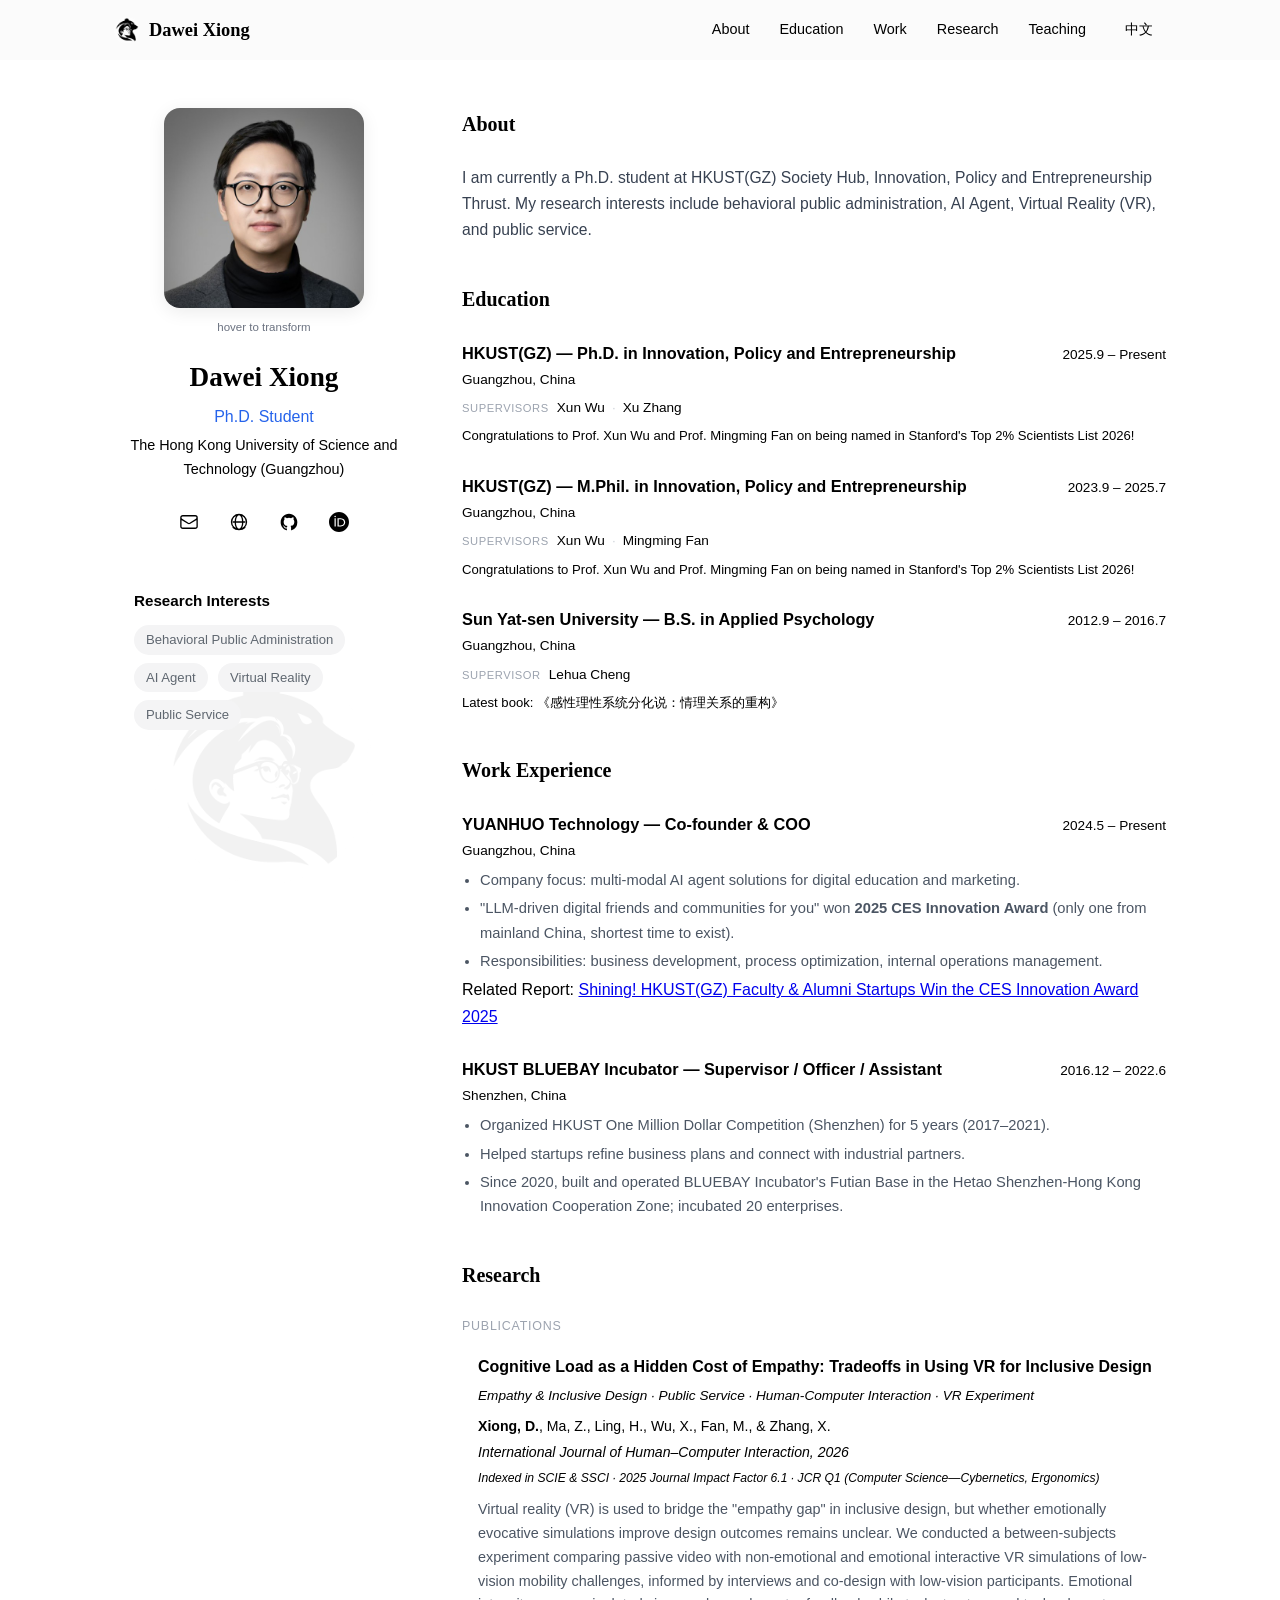
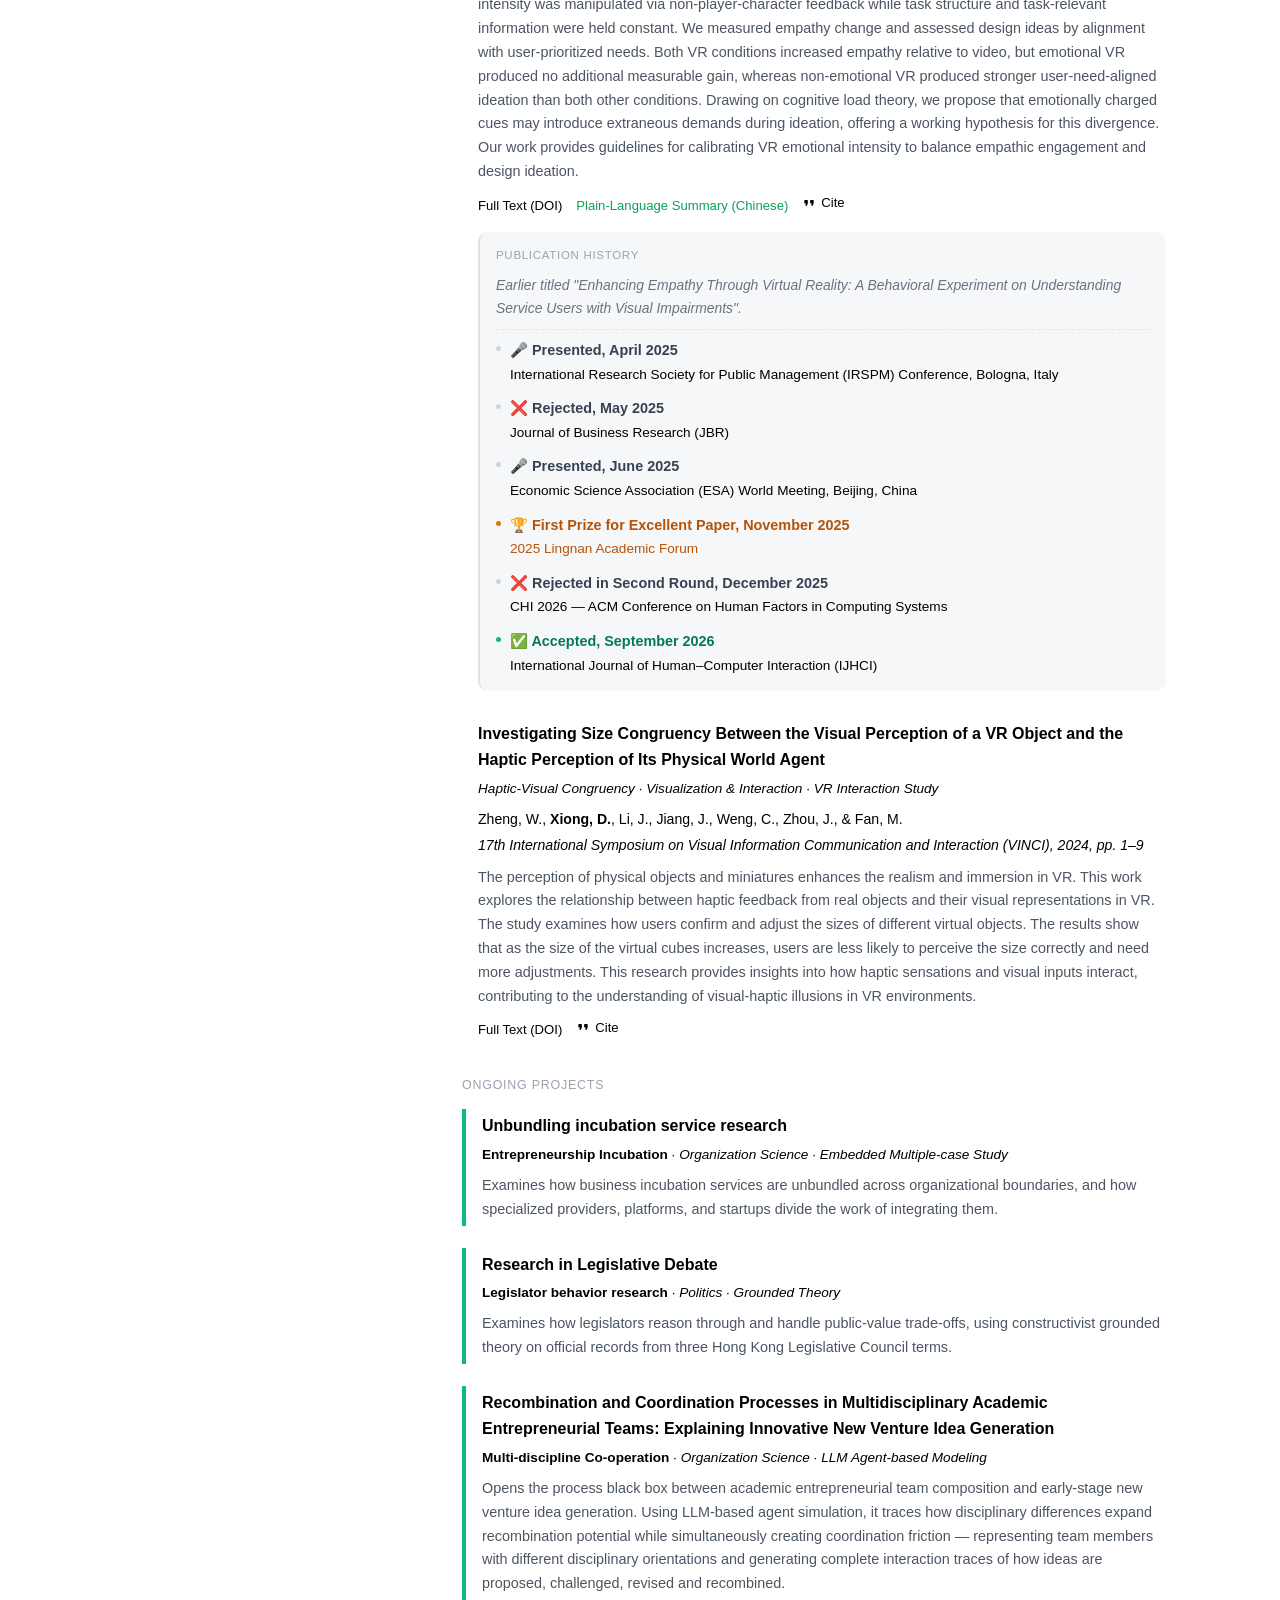
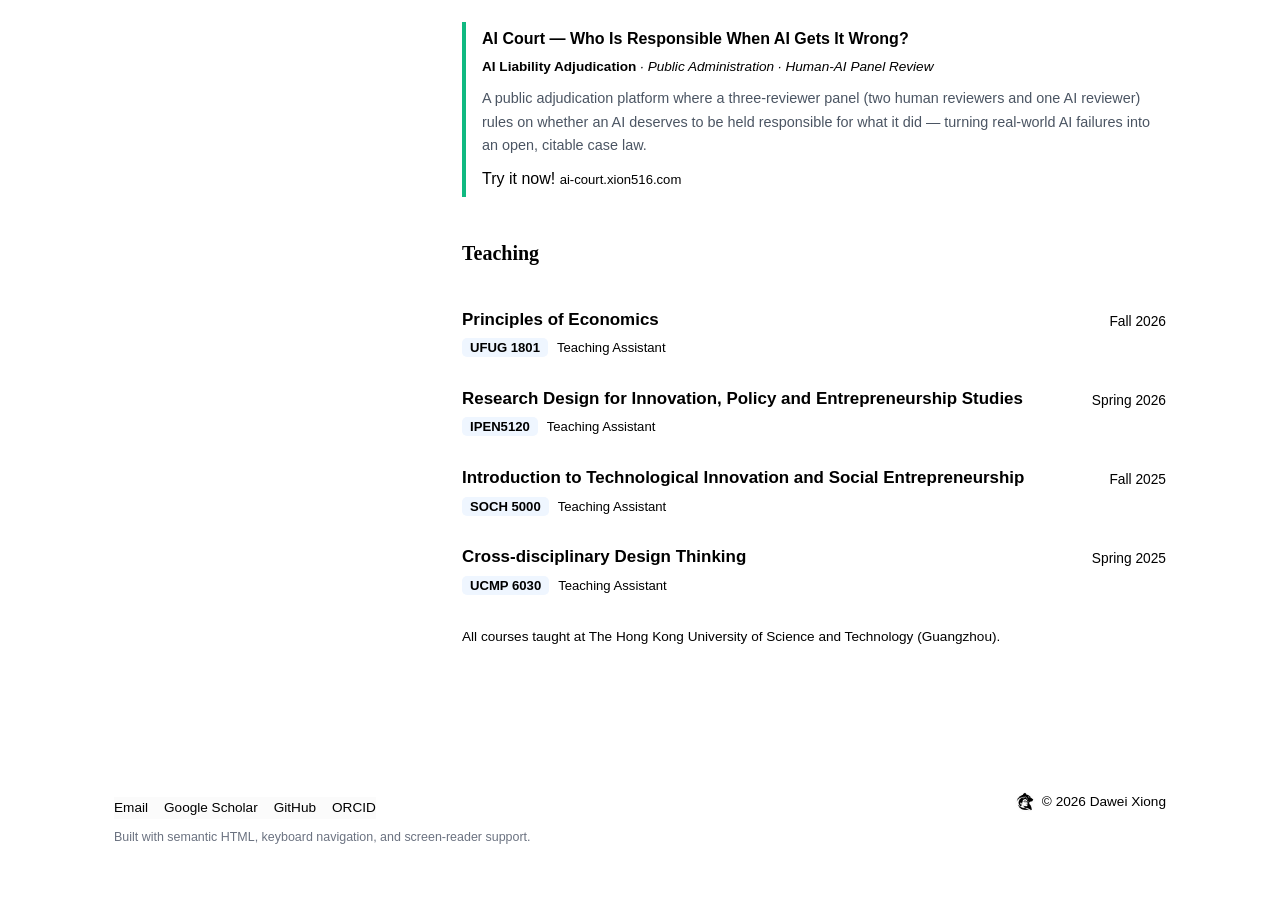
==== index.html @ f40e8dc4 "perf(seo): 外置内联 CSS 至 site.css，body 标签前移至 ~2.8KB（Bing 抓取截断修复）" ====
<!DOCTYPE html>
<html lang="en">
<head>
    <meta charset="UTF-8">
    <meta name="viewport" content="width=device-width, initial-scale=1.0">
    <title>Dawei Xiong | AI Agent, VR & Public Service, HKUST(GZ)</title>
    <meta name="description" content="AI agents, virtual reality and public service — a PhD researcher at HKUST (Guangzhou) studying how emerging tech shapes human behavior in public service.">
    <meta name="author" content="Dawei Xiong">
    <link rel="canonical" href="https://xion516.com/">
    <link rel="alternate" hreflang="en" href="https://xion516.com/">
    <link rel="alternate" hreflang="zh-CN" href="https://xion516.com/zh/">
    <link rel="alternate" hreflang="x-default" href="https://xion516.com/">
    <meta name="msvalidate.01" content="7CDDEB632D37142ED9CB668CA8CE0DED">
    <link rel="icon" href="/favicon.ico?v=20261027" sizes="any">
    <link rel="icon" type="image/png" sizes="512x512" href="/favicon-512.png?v=20261027">
    <link rel="icon" type="image/png" sizes="32x32" href="/favicon-32.png?v=20261027">
    <link rel="apple-touch-icon" href="/apple-touch-icon.png?v=20261027">

    <!-- Open Graph / Twitter 分享卡 -->
    <meta property="og:type" content="profile">
    <meta property="og:url" content="https://xion516.com/">
    <meta property="og:site_name" content="Dawei Xiong">
    <meta property="og:title" content="Dawei Xiong | AI Agent, Virtual Reality &amp; Public Service">
    <meta property="og:description" content="AI agents, virtual reality and public service — a PhD researcher at HKUST (Guangzhou) studying how emerging tech shapes human behavior in public service.">
    <meta property="og:image" content="https://xion516.com/og-image.png">
    <meta property="og:image:secure_url" content="https://xion516.com/og-image.png">
    <meta property="og:image:type" content="image/png">
    <meta property="og:image:width" content="1200">
    <meta property="og:image:height" content="630">
    <meta property="og:image:alt" content="Dawei Xiong — AI Agent, VR &amp; Public Service, HKUST (Guangzhou)">
    <meta property="og:locale" content="en_US">
    <meta property="og:locale:alternate" content="zh_CN">

    <meta name="twitter:card" content="summary_large_image">
    <meta name="twitter:title" content="Dawei Xiong | AI Agent, Virtual Reality &amp; Public Service">
    <meta name="twitter:description" content="AI agents, virtual reality and public service — a PhD researcher at HKUST (Guangzhou) studying how emerging tech shapes human behavior in public service.">
    <meta name="twitter:image" content="https://xion516.com/og-image.png">
    <meta name="twitter:image:alt" content="Dawei Xiong — AI Agent, VR &amp; Public Service, HKUST (Guangzhou)">

    
    <link rel="stylesheet" href="/site.css?v=20261028">
</head>
<body>
    <a class="skip-link" href="#main" data-zh="跳到主内容">Skip to main content</a>

    <nav aria-label="Main navigation">
        <div class="nav-inner">
            <span class="nav-brand">
                <img class="nav-logo" src="/mark-sm.png?v=20261027" alt="" aria-hidden="true" width="26" height="26">
                <span class="serif" data-zh="熊大卫">Dawei Xiong</span>
            </span>
            <div class="nav-right">
                <div class="nav-links">
                    <a href="#about" data-zh="关于我">About</a>
                    <a href="#education" data-zh="教育背景">Education</a>
                    <a href="#work" data-zh="工作">Work</a>
                    <a href="#research" data-zh="研究">Research</a>
                    <a href="#teaching" data-zh="教学">Teaching</a>
                </div>
                <a class="lang-toggle" href="/zh/" hreflang="zh-CN" aria-label="Switch to Chinese">中文</a>
            </div>
        </div>
    </nav>

    <div class="container">
        <!-- 左栏 -->
        <aside class="sidebar" aria-label="Profile">
            <div class="sidebar-sticky">
                <div class="avatar-wrapper">
                    <img src="avatar.jpg?v=20261027" alt="Dawei Xiong" width="512" height="512">
                    <img class="hover" src="hover.jpg?v=20261027" alt="" aria-hidden="true" width="512" height="512">
                </div>
                <p class="avatar-hint" data-zh="悬停查看另一面">hover to transform</p>
                <h1 class="serif" data-zh="熊大卫">Dawei Xiong</h1>
                <p class="role" data-zh="博士研究生">Ph.D. Student</p>
                <p class="affil" data-zh="香港科技大学（广州）">The Hong Kong University of Science and Technology (Guangzhou)</p>

                <div class="social-row">
                    <a href="mailto:dxiong107@connect.hkust-gz.edu.cn" aria-label="Email">
                        <svg viewBox="0 0 24 24" fill="none" stroke="currentColor" stroke-width="1.6"><path stroke-linecap="round" stroke-linejoin="round" d="M21.75 6.75v10.5a2.25 2.25 0 0 1-2.25 2.25h-15a2.25 2.25 0 0 1-2.25-2.25V6.75m19.5 0A2.25 2.25 0 0 0 19.5 4.5h-15a2.25 2.25 0 0 0-2.25 2.25m19.5 0v.243a2.25 2.25 0 0 1-1.07 1.916l-7.5 4.615a2.25 2.25 0 0 1-2.36 0L3.32 8.91a2.25 2.25 0 0 1-1.07-1.916V6.75"/></svg>
                    </a>
                    <a href="https://scholar.google.com/citations?hl=zh-CN&user=pcachyQAAAAJ" target="_blank" rel="noopener" aria-label="Google Scholar">
                        <svg viewBox="0 0 24 24" fill="none" stroke="currentColor" stroke-width="1.6"><path stroke-linecap="round" stroke-linejoin="round" d="M12 21a9 9 0 1 1 9-9 9 9 0 0 1-9 9Zm0 0c-2.5 0-4.5-4-4.5-9S9.5 3 12 3s4.5 4 4.5 9-2 9-4.5 9Zm0 0c-3 0-5.5-1-7-2.5M12 21c3 0 5.5-1 7-2.5M5 12h14"/></svg>
                    </a>
                    <a href="https://github.com/xion516" target="_blank" rel="noopener" aria-label="GitHub">
                        <svg viewBox="0 0 24 24" fill="currentColor"><path d="M12 2C6.48 2 2 6.58 2 12.25c0 4.53 2.87 8.37 6.84 9.73.5.09.68-.22.68-.49v-1.7c-2.78.62-3.37-1.37-3.37-1.37-.45-1.18-1.11-1.5-1.11-1.5-.91-.64.07-.62.07-.62 1 .07 1.53 1.06 1.53 1.06.89 1.57 2.34 1.12 2.91.85.09-.66.35-1.12.63-1.38-2.22-.26-4.56-1.14-4.56-5.07 0-1.12.39-2.03 1.03-2.75-.1-.26-.45-1.3.1-2.7 0 0 .84-.28 2.75 1.05a9.35 9.35 0 0 1 5 0c1.91-1.33 2.75-1.05 2.75-1.05.55 1.4.2 2.44.1 2.7.64.72 1.03 1.63 1.03 2.75 0 3.94-2.34 4.81-4.57 5.06.36.32.68.94.68 1.9v2.82c0 .27.18.59.69.49A10.26 10.26 0 0 0 22 12.25C22 6.58 17.52 2 12 2Z"/></svg>
                    </a>
                    <a href="https://orcid.org/0009-0006-2995-7385" target="_blank" rel="noopener" aria-label="ORCID">
                        <svg viewBox="0 0 24 24" fill="currentColor"><path d="M12 0C5.372 0 0 5.372 0 12s5.372 12 12 12 12-5.372 12-12S18.628 0 12 0zM7.369 4.378c.525 0 .947.431.947.947s-.422.947-.947.947a.95.95 0 0 1-.947-.947c0-.525.422-.947.947-.947zm-.722 3.038h1.444v10.041H6.647V7.416zm3.562 0h3.9c3.712 0 5.344 2.653 5.344 5.025 0 2.578-2.016 5.025-5.325 5.025h-3.919V7.416zm1.444 1.303v7.444h2.297c3.272 0 4.022-2.484 4.022-3.722 0-2.016-1.284-3.722-4.097-3.722h-2.222z"/></svg>
                    </a>
                </div>

                <div class="interest-box">
                    <h2 data-zh="研究兴趣">Research Interests</h2>
                    <span class="tag" data-zh="行为公共管理">Behavioral Public Administration</span>
                    <span class="tag" data-zh="AI 智能体">AI Agent</span>
                    <span class="tag" data-zh="虚拟现实">Virtual Reality</span>
                    <span class="tag" data-zh="公共服务">Public Service</span>
                </div>

                <img class="sidebar-watermark" src="/mark.png?v=20261027" alt="" aria-hidden="true" width="220" height="220">
            </div>
        </aside>

        <!-- 右栏 -->
        <main class="main" id="main" tabindex="-1">
            <section id="about" class="block">
                <h2 class="serif" data-zh="关于我">About</h2>
                <p class="bio" data-zh="我目前是香港科技大学（广州）社会枢纽创新创业与公共政策学域的博士研究生，研究兴趣包括行为公共管理、AI 智能体、虚拟现实（VR）与公共服务。">
                    I am currently a Ph.D. student at HKUST(GZ) Society Hub, Innovation, Policy and Entrepreneurship Thrust.
                    My research interests include behavioral public administration, AI Agent, Virtual Reality (VR), and public service.
                </p>
            </section>

            <section id="education" class="block">
                <h2 class="serif" data-zh="教育背景">Education</h2>
                <div class="timeline-item">
                    <div class="timeline-head"><h3 data-zh="香港科技大学（广州）— 创新创业与公共政策学域 博士">HKUST(GZ) — Ph.D. in Innovation, Policy and Entrepreneurship</h3><span class="date">2025.9 – Present</span></div>
                    <p class="place" data-zh="中国广州">Guangzhou, China</p>
                    <p class="supervisors"><span class="sup-label" data-zh="导师">Supervisors</span><a href="https://facultyprofiles.hkust-gz.edu.cn/faculty-personal-page/WU-Xun/wuxun" target="_blank" rel="noopener" data-zh="吴逊">Xun Wu</a><span class="sep">·</span><a href="https://www.zhang-xu.com/" target="_blank" rel="noopener" data-zh="张旭">Xu Zhang</a></p>
                    <p class="congrats" data-zh="<a href='https://www.hkust-gz.edu.cn/zh/2026/10/13/%e6%b8%af%e7%a7%91%e5%a4%a7%e5%b9%bf%e5%b7%9e120%e4%ba%ba%e6%ac%a1%e5%85%a5%e9%80%89%e5%85%a8%e7%90%83%e5%89%8d2%e9%a1%b6%e5%b0%96%e7%a7%91%e5%ad%a6%e5%ae%b6%e6%a6%9c%e5%8d%95/?variant=zh-cn' target='_blank' rel='noopener'>恭喜吴逊老师和范明明老师入选2026全球前2%顶尖科学家榜单！</a>"><a href="https://www.hkust-gz.edu.cn/2026/10/13/hkustgz-sets-record-with-120-entries-on-stanford-top-2-scientists-list-2026/" target="_blank" rel="noopener">Congratulations to Prof. Xun Wu and Prof. Mingming Fan on being named in Stanford's Top 2% Scientists List 2026!</a></p>
                </div>
                <div class="timeline-item">
                    <div class="timeline-head"><h3 data-zh="香港科技大学（广州）— 创新创业与公共政策学域 硕士">HKUST(GZ) — M.Phil. in Innovation, Policy and Entrepreneurship</h3><span class="date">2023.9 – 2025.7</span></div>
                    <p class="place" data-zh="中国广州">Guangzhou, China</p>
                    <p class="supervisors"><span class="sup-label" data-zh="导师">Supervisors</span><a href="https://facultyprofiles.hkust-gz.edu.cn/faculty-personal-page/WU-Xun/wuxun" target="_blank" rel="noopener" data-zh="吴逊">Xun Wu</a><span class="sep">·</span><a href="https://www.mingmingfan.com/" target="_blank" rel="noopener" data-zh="范明明">Mingming Fan</a></p>
                    <p class="congrats" data-zh="<a href='https://www.hkust-gz.edu.cn/zh/2026/10/13/%e6%b8%af%e7%a7%91%e5%a4%a7%e5%b9%bf%e5%b7%9e120%e4%ba%ba%e6%ac%a1%e5%85%a5%e9%80%89%e5%85%a8%e7%90%83%e5%89%8d2%e9%a1%b6%e5%b0%96%e7%a7%91%e5%ad%a6%e5%ae%b6%e6%a6%9c%e5%8d%95/?variant=zh-cn' target='_blank' rel='noopener'>恭喜吴逊老师和范明明老师入选2026全球前2%顶尖科学家榜单！</a>"><a href="https://www.hkust-gz.edu.cn/2026/10/13/hkustgz-sets-record-with-120-entries-on-stanford-top-2-scientists-list-2026/" target="_blank" rel="noopener">Congratulations to Prof. Xun Wu and Prof. Mingming Fan on being named in Stanford's Top 2% Scientists List 2026!</a></p>
                </div>
                <div class="timeline-item">
                    <div class="timeline-head"><h3 data-zh="中山大学 — 应用心理学 学士">Sun Yat-sen University — B.S. in Applied Psychology</h3><span class="date">2012.9 – 2016.7</span></div>
                    <p class="place" data-zh="中国广州">Guangzhou, China</p>
                    <p class="supervisors"><span class="sup-label" data-zh="导师">Supervisor</span><a href="https://baike.baidu.com/item/%E7%A8%8B%E4%B9%90%E5%8D%8E/10034179" target="_blank" rel="noopener" data-zh="程乐华">Lehua Cheng</a></p>
                    <p class="congrats" data-zh="最新著作：<a href='https://book.douban.com/subject/35476823/' target='_blank' rel='noopener'>《感性理性系统分化说：情理关系的重构》</a>">Latest book: <a href="https://book.douban.com/subject/35476823/" target="_blank" rel="noopener">《感性理性系统分化说：情理关系的重构》</a></p>
                </div>
            </section>

            <section id="work" class="block">
                <h2 class="serif" data-zh="工作经历">Work Experience</h2>
                <div class="timeline-item">
                    <div class="timeline-head"><h3 data-zh="元惑科技 — 联合创始人兼首席运营官（COO）">YUANHUO Technology — Co-founder & COO</h3><span class="date">2024.5 – Present</span></div>
                    <p class="place" data-zh="中国广州">Guangzhou, China</p>
                    <ul>
                        <li data-zh="公司方向：面向数字教育与营销的多模态 AI 智能体解决方案。">Company focus: multi-modal AI agent solutions for digital education and marketing.</li>
                        <li data-zh="「用大模型驱动的、属于你的数字朋友与社区」获 <strong>2025 CES 创新奖</strong>（本届唯一来自中国大陆、且成立时间最短的获奖项目）。">"LLM-driven digital friends and communities for you" won <strong>2025 CES Innovation Award</strong> (only one from mainland China, shortest time to exist).</li>
                        <li data-zh="职责：业务拓展、流程优化与内部运营管理。">Responsibilities: business development, process optimization, internal operations management.</li>
                    </ul>
                    <p class="links"><span data-zh="相关报道：">Related Report: </span><a href="https://giving.hkust-gz.edu.cn/2025/01/17/%e9%97%aa%e8%80%80%ef%bc%81%e6%b8%af%e7%a7%91%e5%a4%a7%ef%bc%88%e5%b9%bf%e5%b7%9e%ef%bc%89%e5%b8%88%e7%94%9f%e5%88%9b%e4%b8%9a%e5%85%ac%e5%8f%b8%e8%8d%a3%e8%8e%b7ces%e5%88%9b%e6%96%b0%e5%a5%96-2025/?variant=zh-cn" target="_blank" rel="noopener" data-zh="闪耀！港科大（广州）师生创业公司荣获 CES 创新奖 2025">Shining! HKUST(GZ) Faculty &amp; Alumni Startups Win the CES Innovation Award 2025</a></p>
                </div>
                <div class="timeline-item">
                    <div class="timeline-head"><h3 data-zh="港科大蓝海湾孵化港 — 主管 / 专员 / 助理">HKUST BLUEBAY Incubator — Supervisor / Officer / Assistant</h3><span class="date">2016.12 – 2022.6</span></div>
                    <p class="place" data-zh="中国深圳">Shenzhen, China</p>
                    <ul>
                        <li data-zh="连续 5 年（2017–2021）策划并执行港科大百万奖金创业大赛（深圳赛区）。">Organized HKUST One Million Dollar Competition (Shenzhen) for 5 years (2017–2021).</li>
                        <li data-zh="协助创业团队打磨商业计划书，并对接产业界合作伙伴。">Helped startups refine business plans and connect with industrial partners.</li>
                        <li data-zh="自 2020 年起，建设并运营蓝海湾孵化港在河套深港创新合作区设立的福田基地，累计孵化 20 家企业。">Since 2020, built and operated BLUEBAY Incubator's Futian Base in the Hetao Shenzhen-Hong Kong Innovation Cooperation Zone; incubated 20 enterprises.</li>
                    </ul>
                </div>
            </section>

            <section id="research" class="block">
                <h2 class="serif" data-zh="研究">Research</h2>

                <div class="subsection-label" data-zh="论文发表">Publications</div>

                <div class="pub-card">
                    <h3>Cognitive Load as a Hidden Cost of Empathy: Tradeoffs in Using VR for Inclusive Design</h3>
                    <p class="meta" data-zh="<strong>同理心和包容性设计</strong> · 公共服务 · 人机交互 · VR 实验">Empathy &amp; Inclusive Design · Public Service · Human-Computer Interaction · VR Experiment</p>
                    <p class="authors"><strong>Xiong, D.</strong>, Ma, Z., Ling, H., Wu, X., Fan, M., &amp; Zhang, X.</p>
                    <p class="venue" data-zh="《国际人机交互杂志》（International Journal of Human–Computer Interaction），2026">International Journal of Human–Computer Interaction, 2026</p>
                    <p class="venue-note" data-zh="被 SCIE 和 SSCI 收录 · 2025 年期刊影响因子 6.1 · JCR Q1（计算机科学—控制论、人体工程学）">Indexed in SCIE &amp; SSCI · 2025 Journal Impact Factor 6.1 · JCR Q1 (Computer Science—Cybernetics, Ergonomics)</p>
                    <p class="abs" data-zh="虚拟现实（VR）被用于弥合包容性设计中的「同理心鸿沟」，但情绪唤起式模拟能否真正改善设计产出仍不明确。我们采用组间实验设计，将被动视频与「非情绪化」「情绪化」两种交互式 VR 模拟（模拟低视力群体的出行障碍场景，并经与低视力参与者的访谈与共同设计校准）进行对比。情绪强度通过非玩家角色（NPC）反馈操纵，同时保持任务结构与任务相关信息不变。我们测量了同理心变化，并按「与用户优先需求的一致性」评估设计想法。两个 VR 组的同理心水平均高于视频组，但情绪化 VR 并未带来额外的可测量提升；相反，非情绪化 VR 产生的设计想法与用户真实需求的契合度高于其余两组。基于认知负荷理论，我们提出情绪化线索可能在构思阶段引入额外认知负担，为这一差异提供了一个可检验的工作假设。本研究为校准 VR 情绪强度以平衡共情投入与设计构思提供了指南。">Virtual reality (VR) is used to bridge the "empathy gap" in inclusive design, but whether emotionally evocative simulations improve design outcomes remains unclear. We conducted a between-subjects experiment comparing passive video with non-emotional and emotional interactive VR simulations of low-vision mobility challenges, informed by interviews and co-design with low-vision participants. Emotional intensity was manipulated via non-player-character feedback while task structure and task-relevant information were held constant. We measured empathy change and assessed design ideas by alignment with user-prioritized needs. Both VR conditions increased empathy relative to video, but emotional VR produced no additional measurable gain, whereas non-emotional VR produced stronger user-need-aligned ideation than both other conditions. Drawing on cognitive load theory, we propose that emotionally charged cues may introduce extraneous demands during ideation, offering a working hypothesis for this divergence. Our work provides guidelines for calibrating VR emotional intensity to balance empathic engagement and design ideation.</p>
                    <p class="links"><a href="https://doi.org/10.1080/10447318.2026.2730903" target="_blank" rel="noopener" data-zh="原文全文（DOI）">Full Text (DOI)</a><a class="wx" href="https://mp.weixin.qq.com/s/4Z9jU7JK0dcvr9cvZhAqaQ" target="_blank" rel="noopener" title="Same research, easier read" data-zh="科普向解读">Plain-Language Summary (Chinese)</a><button class="cite-btn" type="button" data-pub="p1" aria-haspopup="dialog"><svg viewBox="0 0 24 24" fill="currentColor" aria-hidden="true"><path d="M7.17 17c.51 0 .98-.29 1.2-.74l1.42-2.84c.14-.28.21-.58.21-.89V8c0-.55-.45-1-1-1H5c-.55 0-1 .45-1 1v4c0 .55.45 1 1 1h2l-1.03 2.06c-.45.9.2 1.94 1.2 1.94zm10 0c.51 0 .98-.29 1.2-.74l1.42-2.84c.14-.28.21-.58.21-.89V8c0-.55-.45-1-1-1h-4c-.55 0-1 .45-1 1v4c0 .55.45 1 1 1h2l-1.03 2.06c-.45.9.2 1.94 1.2 1.94z"/></svg><span data-zh="引用">Cite</span></button></p>

                    <div class="pub-history">
                        <p class="ph-label" data-zh="发表历程">Publication History</p>
                        <p class="former-title" data-zh="曾用名「Enhancing Empathy Through Virtual Reality: A Behavioral Experiment on Understanding Service Users with Visual Impairments」。">Earlier titled "Enhancing Empathy Through Virtual Reality: A Behavioral Experiment on Understanding Service Users with Visual Impairments".</p>
                        <div class="ph-item">
                            <p class="ph-what" data-zh="🎤 会议报告，2025 年 4 月">🎤 Presented, April 2025</p>
                            <p class="ph-where" data-zh="国际公共管理学会（IRSPM）年会，意大利博洛尼亚">International Research Society for Public Management (IRSPM) Conference, Bologna, Italy</p>
                        </div>
                        <div class="ph-item">
                            <p class="ph-what" data-zh="❌ 遭拒稿，2025 年 5 月">❌ Rejected, May 2025</p>
                            <p class="ph-where" data-zh="《商业研究期刊》（Journal of Business Research，JBR）">Journal of Business Research (JBR)</p>
                        </div>
                        <div class="ph-item">
                            <p class="ph-what" data-zh="🎤 会议报告，2025 年 6 月">🎤 Presented, June 2025</p>
                            <p class="ph-where" data-zh="经济科学学会（ESA）世界年会，中国北京">Economic Science Association (ESA) World Meeting, Beijing, China</p>
                        </div>
                        <div class="ph-item award">
                            <p class="ph-what" data-zh="🏆 优秀学术论文一等奖，2025 年 11 月">🏆 First Prize for Excellent Paper, November 2025</p>
                            <p class="ph-where" data-zh="2025 岭南学术论坛">2025 Lingnan Academic Forum</p>
                        </div>
                        <div class="ph-item">
                            <p class="ph-what" data-zh="❌ 二审未通过，2025 年 12 月">❌ Rejected in Second Round, December 2025</p>
                            <p class="ph-where" data-zh="CHI 2026 — ACM 人机交互系统计算因素会议">CHI 2026 — ACM Conference on Human Factors in Computing Systems</p>
                        </div>
                        <div class="ph-item accepted">
                            <p class="ph-what" data-zh="✅ 论文录用，2026 年 9 月">✅ Accepted, September 2026</p>
                            <p class="ph-where" data-zh="《国际人机交互杂志》（International Journal of Human–Computer Interaction，IJHCI）">International Journal of Human–Computer Interaction (IJHCI)</p>
                        </div>
                    </div>
                </div>

                <div class="pub-card">
                    <h3>Investigating Size Congruency Between the Visual Perception of a VR Object and the Haptic Perception of Its Physical World Agent</h3>
                    <p class="meta" data-zh="<strong>触觉与视觉一致性</strong> · 可视化与交互 · VR 交互研究">Haptic-Visual Congruency · Visualization &amp; Interaction · VR Interaction Study</p>
                    <p class="authors">Zheng, W., <strong>Xiong, D.</strong>, Li, J., Jiang, J., Weng, C., Zhou, J., &amp; Fan, M.</p>
                    <p class="venue" data-zh="第 17 届视觉信息传播与交互国际研讨会（VINCI），2024，pp. 1–9">17th International Symposium on Visual Information Communication and Interaction (VINCI), 2024, pp. 1–9</p>
                    <p class="abs" data-zh="真实物体的触觉感知与微缩模型增强了 VR 中的真实感与沉浸感。本研究探讨了真实物体的触觉反馈与其在 VR 中的视觉呈现之间的关系，考察用户如何确认并调整不同虚拟物体的尺寸。结果表明：虚拟立方体尺寸越大，用户正确感知其尺寸的可能性越低，所需的调整次数也越多。本研究揭示了触觉与视觉输入如何相互作用，有助于理解 VR 环境中的视觉-触觉错觉。">The perception of physical objects and miniatures enhances the realism and immersion in VR. This work explores the relationship between haptic feedback from real objects and their visual representations in VR. The study examines how users confirm and adjust the sizes of different virtual objects. The results show that as the size of the virtual cubes increases, users are less likely to perceive the size correctly and need more adjustments. This research provides insights into how haptic sensations and visual inputs interact, contributing to the understanding of visual-haptic illusions in VR environments.</p>
                    <p class="links"><a href="https://doi.org/10.1145/3678698.3678706" target="_blank" rel="noopener" data-zh="原文全文（DOI）">Full Text (DOI)</a><button class="cite-btn" type="button" data-pub="p2" aria-haspopup="dialog"><svg viewBox="0 0 24 24" fill="currentColor" aria-hidden="true"><path d="M7.17 17c.51 0 .98-.29 1.2-.74l1.42-2.84c.14-.28.21-.58.21-.89V8c0-.55-.45-1-1-1H5c-.55 0-1 .45-1 1v4c0 .55.45 1 1 1h2l-1.03 2.06c-.45.9.2 1.94 1.2 1.94zm10 0c.51 0 .98-.29 1.2-.74l1.42-2.84c.14-.28.21-.58.21-.89V8c0-.55-.45-1-1-1h-4c-.55 0-1 .45-1 1v4c0 .55.45 1 1 1h2l-1.03 2.06c-.45.9.2 1.94 1.2 1.94z"/></svg><span data-zh="引用">Cite</span></button></p>
                </div>

                <div class="subsection-label" data-zh="进行中的项目">Ongoing Projects</div>

                <div class="ongoing-card">
                    <h3>Unbundling incubation service research</h3>
                    <p class="meta" data-zh="<strong>创业孵化器</strong> · 组织科学 · 嵌入式多案例研究"><strong>Entrepreneurship Incubation</strong> · Organization Science · Embedded Multiple-case Study</p>
                    <p class="abs" data-zh="考察创业孵化服务如何在不同组织边界之间被解绑，以及专业化服务商、平台与创业者如何分工完成这些服务的整合。">Examines how business incubation services are unbundled across organizational boundaries, and how specialized providers, platforms, and startups divide the work of integrating them.</p>
                </div>

                <div class="ongoing-card">
                    <h3>Research in Legislative Debate</h3>
                    <p class="meta" data-zh="<strong>立法者行为研究</strong> · 政治学 · 扎根理论"><strong>Legislator behavior research</strong> · Politics · Grounded Theory</p>
                    <p class="abs" data-zh="以香港立法会三届议会的官方记录为素材，运用建构主义扎根理论，考察立法者如何推理并处理公共价值之间的权衡。">Examines how legislators reason through and handle public-value trade-offs, using constructivist grounded theory on official records from three Hong Kong Legislative Council terms.</p>
                </div>

                <div class="ongoing-card">
                    <h3>Recombination and Coordination Processes in Multidisciplinary Academic Entrepreneurial Teams: Explaining Innovative New Venture Idea Generation</h3>
                    <p class="meta" data-zh="<strong>跨学科合作</strong> · 组织科学 · 基于 LLM 智能体的建模"><strong>Multi-discipline Co-operation</strong> · Organization Science · LLM Agent-based Modeling</p>
                    <p class="abs" data-zh="打开「学术创业团队构成 → 早期新创业想法生成」之间的过程黑箱。研究以 LLM 智能体模拟具有不同学科取向的团队成员交互，完整记录想法如何被提出、质疑、修正与重组，从而追踪学科差异如何在扩大重组潜力的同时制造协调摩擦。">Opens the process black box between academic entrepreneurial team composition and early-stage new venture idea generation. Using LLM-based agent simulation, it traces how disciplinary differences expand recombination potential while simultaneously creating coordination friction — representing team members with different disciplinary orientations and generating complete interaction traces of how ideas are proposed, challenged, revised and recombined.</p>
                </div>

                <div class="ongoing-card">
                    <h3 data-zh="AI Court — 当 AI 犯了错，谁该负责？">AI Court — Who Is Responsible When AI Gets It Wrong?</h3>
                    <p class="meta" data-zh="<strong>AI 责任裁定</strong> · 公共管理 · 人机协同评审"><strong>AI Liability Adjudication</strong> · Public Administration · Human-AI Panel Review</p>
                    <p class="abs" data-zh="一个公开裁定平台：由三人评审团（两名人类评审 + 一名 AI 评审）裁定某个 AI 是否应当为它的行为承担责任——把现实世界中的 AI 翻车事件，变成可公开引用、可供讨论的「案例法」。">A public adjudication platform where a three-reviewer panel (two human reviewers and one AI reviewer) rules on whether an AI deserves to be held responsible for what it did — turning real-world AI failures into an open, citable case law.</p>
                    <p class="links" data-zh="立即体验！<a href='https://ai-court.xion516.com' target='_blank' rel='noopener'>ai-court.xion516.com</a>">Try it now! <a href="https://ai-court.xion516.com" target="_blank" rel="noopener">ai-court.xion516.com</a></p>
                </div>
            </section>

            <section id="teaching" class="block">
                <h2 class="serif" data-zh="教学">Teaching</h2>
                <div class="course-row">
                    <div class="course-info">
                        <h3 data-zh="经济学原理">Principles of Economics</h3>
                        <p class="course-sub"><span class="code">UFUG 1801</span><span class="ta" data-zh="助教">Teaching Assistant</span></p>
                    </div>
                    <span class="term" data-zh="2026 秋季">Fall 2026</span>
                </div>
                <div class="course-row">
                    <div class="course-info">
                        <h3 data-zh="创新、政策与创业研究设计">Research Design for Innovation, Policy and Entrepreneurship Studies</h3>
                        <p class="course-sub"><span class="code">IPEN5120</span><span class="ta" data-zh="助教">Teaching Assistant</span></p>
                    </div>
                    <span class="term" data-zh="2026 春季">Spring 2026</span>
                </div>
                <div class="course-row">
                    <div class="course-info">
                        <h3 data-zh="科技创新与社会创业导论">Introduction to Technological Innovation and Social Entrepreneurship</h3>
                        <p class="course-sub"><span class="code">SOCH 5000</span><span class="ta" data-zh="助教">Teaching Assistant</span></p>
                    </div>
                    <span class="term" data-zh="2025 秋季">Fall 2025</span>
                </div>
                <div class="course-row">
                    <div class="course-info">
                        <h3 data-zh="跨学科设计思维">Cross-disciplinary Design Thinking</h3>
                        <p class="course-sub"><span class="code">UCMP 6030</span><span class="ta" data-zh="助教">Teaching Assistant</span></p>
                    </div>
                    <span class="term" data-zh="2025 春季">Spring 2025</span>
                </div>
                <p class="teaching-note" data-zh="以上课程均在香港科技大学（广州）开设。">All courses taught at The Hong Kong University of Science and Technology (Guangzhou).</p>
            </section>
        </main>
    </div>

    <footer class="site-footer">
        <div class="site-footer-inner">
            <nav class="footer-links" aria-label="Contact">
                <a href="mailto:dxiong107@connect.hkust-gz.edu.cn" data-zh="电子邮件">Email</a>
                <a href="https://scholar.google.com/citations?hl=zh-CN&user=pcachyQAAAAJ" target="_blank" rel="noopener" data-zh="谷歌学术">Google Scholar</a>
                <a href="https://github.com/xion516" target="_blank" rel="noopener" data-zh="GitHub">GitHub</a>
                <a href="https://orcid.org/0009-0006-2995-7385" target="_blank" rel="noopener" data-zh="ORCID">ORCID</a>
            </nav>
            <span class="footer-copy">
                <img class="footer-mark" src="/mark-sm.png?v=20261027" alt="" aria-hidden="true" width="20" height="20">
                © 2026 Dawei Xiong
            </span>
            <p class="footer-a11y" data-zh="本页面使用语义化 HTML 构建，支持键盘导航与屏幕阅读器。">Built with semantic HTML, keyboard navigation, and screen-reader support.</p>
        </div>
    </footer>

    <!-- 引用弹窗（Google Scholar 风格） -->
    <div class="cite-overlay" id="citeOverlay" aria-hidden="true">
        <div class="cite-modal" role="dialog" aria-modal="true" aria-labelledby="citeTitle">
            <div class="cite-head">
                <div>
                    <h3 id="citeTitle" data-zh="引用">Cite</h3>
                    <p class="cite-sub" data-zh="点击「复制」即可粘贴到参考文献列表。">Click "Copy" to paste the citation into your reference list.</p>
                </div>
                <button class="close-btn" id="citeClose" type="button" aria-label="Close">×</button>
            </div>
            <div class="cite-formats" id="citeFormats"></div>
        </div>
    </div>

    <script>
        (function () {
            var PUBS = {
                p1: {
                    apa: "Xiong, D., Ma, Z., Ling, H., Wu, X., Fan, M., & Zhang, X. (2026). Cognitive load as a hidden cost of empathy: Tradeoffs in using VR for inclusive design. International Journal of Human–Computer Interaction, 1–21. https://doi.org/10.1080/10447318.2026.2730903",
                    mla: "Xiong, Dawei, et al. \"Cognitive Load as a Hidden Cost of Empathy: Tradeoffs in Using VR for Inclusive Design.\" International Journal of Human–Computer Interaction, 2026, pp. 1–21, https://doi.org/10.1080/10447318.2026.2730903.",
                    chicago: "Xiong, Dawei, Zhijun Ma, Hao Ling, Xun Wu, Mingming Fan, and Xu Zhang. 2026. \"Cognitive Load as a Hidden Cost of Empathy: Tradeoffs in Using VR for Inclusive Design.\" International Journal of Human–Computer Interaction, 1–21. https://doi.org/10.1080/10447318.2026.2730903.",
                    bibtex: "@article{xiong2026cognitive,\n  title = {Cognitive Load as a Hidden Cost of Empathy: Tradeoffs in Using VR for Inclusive Design},\n  author = {Xiong, Dawei and Ma, Zhijun and Ling, Hao and Wu, Xun and Fan, Mingming and Zhang, Xu},\n  journal = {International Journal of Human--Computer Interaction},\n  year = {2026},\n  pages = {1--21},\n  doi = {10.1080/10447318.2026.2730903},\n  publisher = {Informa UK Limited}\n}"
                },
                p2: {
                    apa: "Zheng, W., Xiong, D., Li, J., Jiang, J., Weng, C., Zhou, J., & Fan, M. (2024). Investigating size congruency between the visual perception of a VR object and the haptic perception of its physical world agent. Proceedings of the 17th International Symposium on Visual Information Communication and Interaction, 1–9. https://doi.org/10.1145/3678698.3678706",
                    mla: "Zheng, Wenqi, et al. \"Investigating Size Congruency Between the Visual Perception of a VR Object and the Haptic Perception of Its Physical World Agent.\" Proceedings of the 17th International Symposium on Visual Information Communication and Interaction, ACM, 2024, pp. 1–9, https://doi.org/10.1145/3678698.3678706.",
                    chicago: "Zheng, Wenqi, Dawei Xiong, Junwei Li, Jiajun Jiang, Cekai Weng, Jinni Zhou, and Mingming Fan. 2024. \"Investigating Size Congruency Between the Visual Perception of a VR Object and the Haptic Perception of Its Physical World Agent.\" In Proceedings of the 17th International Symposium on Visual Information Communication and Interaction, 1–9. ACM. https://doi.org/10.1145/3678698.3678706.",
                    bibtex: "@inproceedings{zheng2024investigating,\n  title = {Investigating Size Congruency Between the Visual Perception of a VR Object and the Haptic Perception of Its Physical World Agent},\n  author = {Zheng, Wenqi and Xiong, Dawei and Li, Junwei and Jiang, Jiajun and Weng, Cekai and Zhou, Jinni and Fan, Mingming},\n  booktitle = {Proceedings of the 17th International Symposium on Visual Information Communication and Interaction},\n  year = {2024},\n  pages = {1--9},\n  publisher = {ACM},\n  doi = {10.1145/3678698.3678706}\n}"
                }
            };

            var FORMAT_ORDER = [
                { key: 'apa', name: 'APA' },
                { key: 'mla', name: 'MLA' },
                { key: 'chicago', name: 'Chicago' },
                { key: 'bibtex', name: 'BibTeX' }
            ];

            var overlay = document.getElementById('citeOverlay');
            var formats = document.getElementById('citeFormats');
            var closeBtn = document.getElementById('citeClose');
            var lastFocused = null;

            function escapeHtml(s) {
                return s.replace(/&/g, '&amp;').replace(/</g, '&lt;').replace(/>/g, '&gt;');
            }

            function copyText(text, btn) {
                function done() {
                    var zh = document.documentElement.lang === 'zh-CN';
                    btn.textContent = zh ? '已复制 ✓' : 'Copied ✓';
                    setTimeout(function () { btn.textContent = zh ? '复制' : 'Copy'; }, 1600);
                }
                function fallback() {
                    var ta = document.createElement('textarea');
                    ta.value = text; ta.style.position = 'fixed'; ta.style.opacity = '0';
                    document.body.appendChild(ta); ta.focus(); ta.select();
                    try { document.execCommand('copy'); done(); } catch (e) {}
                    document.body.removeChild(ta);
                }
                if (navigator.clipboard && navigator.clipboard.writeText) {
                    navigator.clipboard.writeText(text).then(done, fallback);
                } else {
                    fallback();
                }
            }

            function openCite(pubId) {
                var pub = PUBS[pubId];
                if (!pub) return;
                var zh = document.documentElement.lang === 'zh-CN';
                var copyLabel = zh ? '复制' : 'Copy';
                var html = '';
                FORMAT_ORDER.forEach(function (f) {
                    var v = pub[f.key];
                    if (!v) return;
                    html += '<div class="cite-format">'
                          + '<div class="fmt-head"><span class="fmt-name">' + f.name + '</span>'
                          + '<button class="copy-btn" type="button" data-text="' + encodeURIComponent(v) + '">' + copyLabel + '</button></div>'
                          + '<pre>' + escapeHtml(v) + '</pre></div>';
                });
                formats.innerHTML = html;
                var btns = formats.querySelectorAll('.copy-btn');
                for (var i = 0; i < btns.length; i++) {
                    (function (b) {
                        b.addEventListener('click', function () {
                            copyText(decodeURIComponent(b.getAttribute('data-text')), b);
                        });
                    })(btns[i]);
                }
                overlay.classList.add('open');
                overlay.setAttribute('aria-hidden', 'false');
                lastFocused = document.activeElement;
                closeBtn.focus();
            }

            function closeCite() {
                overlay.classList.remove('open');
                overlay.setAttribute('aria-hidden', 'true');
                if (lastFocused && lastFocused.focus) { lastFocused.focus(); }
                lastFocused = null;
            }

            /* 焦点陷阱：Tab 在弹窗内循环，不会跑到背后的页面 */
            var FOCUSABLE = 'button, a[href], input, select, textarea, [tabindex]:not([tabindex="-1"])';
            function trapFocus(e) {
                if (e.key !== 'Tab') return;
                if (!overlay.classList.contains('open')) return;
                var items = overlay.querySelectorAll(FOCUSABLE);
                if (!items.length) return;
                var first = items[0], last = items[items.length - 1];
                if (e.shiftKey && document.activeElement === first) {
                    e.preventDefault(); last.focus();
                } else if (!e.shiftKey && document.activeElement === last) {
                    e.preventDefault(); first.focus();
                }
            }
            document.addEventListener('keydown', trapFocus);

            var citeBtns = document.querySelectorAll('.cite-btn');
            for (var j = 0; j < citeBtns.length; j++) {
                citeBtns[j].addEventListener('click', function () {
                    openCite(this.getAttribute('data-pub'));
                });
            }

            closeBtn.addEventListener('click', closeCite);
            overlay.addEventListener('click', function (e) { if (e.target === overlay) closeCite(); });
            document.addEventListener('keydown', function (e) { if (e.key === 'Escape') closeCite(); });
        })();
    </script>
<script type="application/ld+json">
    {
      "@context": "https://schema.org",
      "@graph": [
        {
          "@type": "Person",
          "@id": "https://xion516.com/#person",
          "name": "Dawei Xiong",
          "alternateName": "熊大卫",
          "url": "https://xion516.com/",
          "image": "https://xion516.com/avatar.jpg",
          "jobTitle": "Ph.D. Student",
          "description": "PhD researcher in behavioral public administration at HKUST (Guangzhou), studying how AI agents, virtual reality and public service shape human behavior.",
          "affiliation": {
            "@type": "CollegeOrUniversity",
            "name": "The Hong Kong University of Science and Technology (Guangzhou)"
          },
          "email": "mailto:dxiong107@connect.hkust-gz.edu.cn",
          "knowsAbout": [
            "Behavioral Public Administration",
            "AI Agent",
            "Virtual Reality",
            "Public Service",
            "Human-Computer Interaction"
          ],
          "sameAs": [
            "https://orcid.org/0009-0006-2995-7385",
            "https://scholar.google.com/citations?hl=zh-CN&user=pcachyQAAAAJ",
            "https://github.com/xion516"
          ]
        },
        {
          "@type": "ScholarlyArticle",
          "@id": "https://doi.org/10.1080/10447318.2026.2730903",
          "headline": "Cognitive Load as a Hidden Cost of Empathy: Tradeoffs in Using VR for Inclusive Design",
          "description": "Virtual reality (VR) is used to bridge the empathy gap in inclusive design. Both VR conditions increased empathy relative to video, but emotional VR produced no additional measurable gain, whereas non-emotional VR produced stronger user-need-aligned ideation.",
          "url": "https://doi.org/10.1080/10447318.2026.2730903",
          "datePublished": "2026-09",
          "about": [
            "Inclusive Governance",
            "Public Service",
            "Human-Computer Interaction",
            "Virtual Reality",
            "Empathy"
          ],
          "author": [
            {"@type": "Person", "name": "Dawei Xiong"},
            {"@type": "Person", "name": "Zhijun Ma"},
            {"@type": "Person", "name": "Hao Ling"},
            {"@type": "Person", "name": "Xun Wu"},
            {"@type": "Person", "name": "Mingming Fan"},
            {"@type": "Person", "name": "Xu Zhang"}
          ],
          "publisher": {"@type": "Organization", "name": "Informa UK Limited"},
          "isPartOf": {
            "@type": "Periodical",
            "name": "International Journal of Human-Computer Interaction"
          }
        },
        {
          "@type": "ScholarlyArticle",
          "@id": "https://doi.org/10.1145/3678698.3678706",
          "headline": "Investigating Size Congruency Between the Visual Perception of a VR Object and the Haptic Perception of Its Physical World Agent",
          "description": "This work explores the relationship between haptic feedback from real objects and their visual representations in VR, contributing to the understanding of visual-haptic illusions in VR environments.",
          "url": "https://doi.org/10.1145/3678698.3678706",
          "datePublished": "2024",
          "about": [
            "Haptic-Visual Congruency",
            "Virtual Reality",
            "Human-Computer Interaction"
          ],
          "author": [
            {"@type": "Person", "name": "Wenqi Zheng"},
            {"@type": "Person", "name": "Dawei Xiong"},
            {"@type": "Person", "name": "Junwei Li"},
            {"@type": "Person", "name": "Jiajun Jiang"},
            {"@type": "Person", "name": "Ceka Weng"},
            {"@type": "Person", "name": "Jinni Zhou"},
            {"@type": "Person", "name": "Mingming Fan"}
          ],
          "publisher": {"@type": "Organization", "name": "Association for Computing Machinery"},
          "isPartOf": {
            "@type": "Event",
            "name": "17th International Symposium on Visual Information Communication and Interaction (VINCI)"
          }
        }
      ]
    }
    </script>
    </body>
</html>
---- site.css ----
<style>
        :root {
            --bg: #fbfbfb;
            --card: #ffffff;
            --text: #1f2937;
            --muted: #6b7280;
            --accent: #3b82f6;
            --border: #ececec;
        }
        * { margin: 0; padding: 0; box-sizing: border-box; }
        body {
            font-family: -apple-system, BlinkMacSystemFont, "Segoe UI", "PingFang SC", "Microsoft YaHei", sans-serif;
            background: var(--bg);
            color: var(--text);
            line-height: 1.65;
            -webkit-font-smoothing: antialiased;
        }
        .serif { font-family: Georgia, "Times New Roman", "Songti SC", serif; }

        /* 顶部导航 */
        nav {
            position: sticky; top: 0; z-index: 50;
            background: rgba(251,251,251,0.9);
            backdrop-filter: blur(8px);
            border-bottom: 1px solid var(--border);
        }
        .nav-inner {
            max-width: 1100px; margin: 0 auto; padding: 0 24px;
            display: flex; align-items: center; justify-content: space-between;
            height: 60px;
        }
        .nav-brand {
            font-size: 1.15rem; font-weight: 600;
            display: inline-flex; align-items: center; gap: 9px;
        }
        .nav-logo { width: 26px; height: 26px; display: block; flex: none; }
        .nav-links { display: flex; gap: 6px; }
        .nav-links a {
            color: var(--muted); text-decoration: none; font-size: 0.9rem;
            padding: 6px 12px; border-radius: 8px; transition: color .15s, background .15s;
        }
        .nav-links a:hover { color: var(--text); background: #f0f0f0; }
        .nav-right { display: flex; align-items: center; gap: 14px; }
        .lang-toggle {
            font-family: inherit; font-size: 0.85rem; color: var(--muted);
            background: none; border: 1px solid var(--border); border-radius: 8px;
            padding: 5px 13px; cursor: pointer; white-space: nowrap;
            transition: color .15s, border-color .15s;
        }
        .lang-toggle:hover { color: var(--accent); border-color: var(--accent); }
        a.lang-toggle { text-decoration: none; display: inline-block; line-height: 1.4; }

        /* 锚点滚动避让：顶部导航是 sticky（高 60px），留 12px 呼吸位，避免标题被压住 */
        html { scroll-padding-top: 72px; }
        section[id] { scroll-margin-top: 72px; }

        /* 键盘焦点环：只在键盘操作时出现（:focus-visible），鼠标点击不显示 */
        a:focus-visible, button:focus-visible {
            outline: 2px solid var(--accent);
            outline-offset: 2px;
        }

        /* 主容器：左右两栏 */
        .container {
            max-width: 1100px; margin: 0 auto; padding: 48px 24px 80px;
            display: grid; grid-template-columns: 300px 1fr; gap: 48px;
        }

        /* 左栏 */
        .sidebar-sticky { position: sticky; top: 88px; }

        /* 侧栏水印：线描肖像超大淡印，纯装饰（随 sticky 常驻左栏下方） */
        .sidebar-watermark {
            position: absolute; left: 50%; transform: translateX(-50%);
            bottom: -128px; width: 220px; height: 220px;
            opacity: .05; pointer-events: none; z-index: 0;
        }

        /* 水印必须沉在内容之下：绝对定位 z-index:0 会盖住标签文字 */
        .sidebar-sticky > *:not(.sidebar-watermark) { position: relative; z-index: 1; }

        .avatar-wrapper {
            width: 200px; height: 200px; margin: 0 auto 24px;
            position: relative; border-radius: 16px; overflow: hidden;
            box-shadow: 0 4px 18px rgba(0,0,0,0.08);
        }
        .avatar-wrapper img {
            position: absolute; inset: 0; width: 100%; height: 100%;
            object-fit: cover; transition: opacity .5s ease;
        }
        .avatar-wrapper img.hover { opacity: 0; }
        .avatar-wrapper:hover img.hover { opacity: 1; }
        .avatar-hint {
            /* WCAG AA 4.5:1 —— #b0b0b0 on #fbfbfb 只有 2.10:1 */
            text-align: center; font-size: 0.72rem; color: #6b7280; margin: -14px 0 18px;
        }

        .sidebar h1 { font-size: 1.7rem; text-align: center; margin-bottom: 4px; }
        .sidebar .role { text-align: center; color: #2563eb; font-weight: 500; margin-bottom: 4px; }
        .sidebar .affil { text-align: center; color: var(--muted); font-size: 0.9rem; margin-bottom: 20px; }

        .social-row { display: flex; justify-content: center; gap: 10px; margin-bottom: 28px; }
        .social-row a {
            display: flex; align-items: center; justify-content: center;
            width: 40px; height: 40px; border-radius: 10px;
            color: var(--muted); border: 1px solid var(--border);
            transition: color .15s, border-color .15s, transform .15s;
        }
        .social-row a:hover { color: var(--accent); border-color: var(--accent); transform: translateY(-1px); }
        .social-row svg { width: 20px; height: 20px; }

        .interest-box {
            /* 背景透明：让侧栏线描水印的头部从卡片下方透出来，不被不透明底色截断 */
            background: transparent; border: 1px solid var(--border);
            border-radius: 12px; padding: 18px 20px;
        }
        .interest-box h2 { font-size: 0.95rem; margin-bottom: 12px; }
        .interest-box .tag {
            /* WCAG AA 4.5:1 —— var(--muted) #6b7280 on #f4f4f5 只有 4.40:1，加深到 #5f6770 = 5.22:1 */
            display: inline-block; font-size: 0.82rem; color: #5f6770;
            background: #f4f4f5; border-radius: 999px; padding: 4px 12px; margin: 0 6px 8px 0;
        }

        /* 右栏 */
        .main .block { margin-bottom: 40px; }
        .main h2 {
            font-size: 1.25rem; margin-bottom: 16px; padding-bottom: 8px;
            border-bottom: 2px solid var(--accent); display: inline-block;
        }
        .bio { color: #374151; font-size: 0.98rem; }

        .timeline-item { margin-bottom: 26px; }
        .timeline-head { display: flex; flex-wrap: wrap; justify-content: space-between; align-items: baseline; gap: 4px; }
        .timeline-head h3 { font-size: 1.02rem; }
        .timeline-head .date { color: var(--muted); font-size: 0.85rem; white-space: nowrap; }
        .timeline-item .place { color: var(--muted); font-size: 0.85rem; margin: 2px 0 6px; }
        .supervisors { font-size: 0.85rem; color: var(--muted); margin-top: 2px; }
        .supervisors .sup-label {
            display: inline-block; font-size: 0.7rem; text-transform: uppercase;
            letter-spacing: .05em; color: #9ca3af; margin-right: 8px;
        }
        .supervisors a { color: var(--accent); text-decoration: none; font-weight: 500; }
        .supervisors a:hover { text-decoration: underline; }
        .supervisors .sep { color: #d1d5db; margin: 0 7px; }
        .congrats { margin-top: 6px; font-size: 0.82rem; }
        .congrats a { color: var(--accent); text-decoration: none; font-weight: 500; }
        .congrats a:hover { text-decoration: underline; }
        .timeline-item ul { padding-left: 18px; color: #4b5563; font-size: 0.92rem; }
        .timeline-item li { margin-bottom: 4px; }

        /* 出版物 / 项目卡片 */
        .pub-card {
            border-left: 4px solid var(--accent); padding: 4px 0 4px 16px; margin-bottom: 22px;
        }
        .pub-card h3 { font-size: 1rem; margin-bottom: 4px; }
        .pub-card .authors { color: var(--muted); font-size: 0.88rem; margin-bottom: 3px; }
        .pub-card .authors strong { color: var(--text); font-weight: 600; }
        .pub-card .venue { color: var(--muted); font-size: 0.88rem; font-style: italic; margin-bottom: 8px; }
        .pub-card .venue-note { color: var(--muted); font-size: 0.76rem; font-style: italic; margin: -4px 0 10px; }
        .pub-card .abs { color: #4b5563; font-size: 0.9rem; }
        .pub-card .meta { color: var(--muted); font-size: 0.85rem; font-style: italic; margin-bottom: 8px; }
        .pub-card .links { margin-top: 8px; }
        .pub-card .links a {
            font-size: 0.82rem; color: var(--accent); text-decoration: none;
            margin-right: 14px; font-weight: 500;
        }
        .pub-card .links a:hover { text-decoration: underline; }
        .pub-card .links a.wx { color: #0f9d58; }
        .pub-card .links a.wx:hover { color: #0b7c46; }

        /* 履历嵌套块 */
        .pub-history {
            margin-top: 14px; padding: 14px 16px;
            background: #f6f7f9; border-radius: 10px;
            border-left: 2px solid #dfe3e8;
        }
        .pub-history .ph-label {
            font-size: 0.72rem; text-transform: uppercase; letter-spacing: .06em;
            color: #9ca3af; margin-bottom: 9px;
        }
        .pub-history .former-title {
            font-size: 0.87rem; color: #6b7280; font-style: italic;
            padding-bottom: 9px; margin-bottom: 9px; border-bottom: 1px dashed #e2e5e9;
        }
        .pub-history ul { padding-left: 17px; color: #4b5563; font-size: 0.88rem; }
        .pub-history li { margin-bottom: 5px; }
        .pub-history li:last-child { margin-bottom: 0; }
        .pub-history .award { color: #b45309; font-weight: 500; }
        /* 履历条目：上=发生了什么，下=具体会议 */
        .ph-item { position: relative; padding-left: 14px; margin-bottom: 11px; }
        .ph-item:last-child { margin-bottom: 0; }
        .ph-item::before {
            content: ''; position: absolute; left: 0; top: 7px;
            width: 5px; height: 5px; border-radius: 50%; background: #cbd5e1;
        }
        .ph-what { font-size: 0.9rem; font-weight: 600; color: #374151; }
        .ph-where { font-size: 0.85rem; color: var(--muted); margin-top: 1px; }
        .ph-item.award::before { background: #d97706; }
        .ph-item.award .ph-what { color: #b45309; }
        .ph-item.accepted::before { background: #10b981; }
        .ph-item.accepted .ph-what { color: #047857; }

        /* 进行中的项目 */
        .ongoing-card {
            border-left: 4px solid #10b981; padding: 4px 0 4px 16px; margin-bottom: 22px;
        }
        .ongoing-card h3 { font-size: 1rem; margin-bottom: 4px; }
        .ongoing-card .meta { color: var(--muted); font-size: 0.85rem; font-style: italic; margin-bottom: 8px; }
        .meta strong { font-style: normal; font-weight: 600; color: var(--text); }
        .ongoing-card .abs { color: #4b5563; font-size: 0.9rem; }
        .ongoing-card .links { margin-top: 8px; }
        .ongoing-card .links a {
            font-size: 0.82rem; color: var(--accent); text-decoration: none;
            margin-right: 14px; font-weight: 500;
        }
        .ongoing-card .links a:hover { text-decoration: underline; }

        .subsection-label {
            font-size: 0.78rem; text-transform: uppercase; letter-spacing: .06em;
            color: #9ca3af; margin: 28px 0 14px;
        }
        .subsection-label:first-of-type { margin-top: 0; }

        /* 引用按钮 + 弹窗（Google Scholar 风格） */
        .cite-btn {
            display: inline-flex; align-items: center; gap: 5px;
            font-size: 0.82rem; color: var(--accent); text-decoration: none;
            font-weight:500; background:none; border:none; cursor:pointer; padding:0;
        }
        .cite-btn:hover { text-decoration: underline; }
        .cite-btn svg { width: 14px; height: 14px; }
        .cite-overlay {
            position: fixed; inset: 0; z-index: 100;
            background: rgba(15,23,42,0.45); display: none;
            align-items: center; justify-content: center; padding: 24px;
        }
        .cite-overlay.open { display: flex; }
        .cite-modal {
            background: #fff; border-radius: 14px; max-width: 660px; width: 100%;
            max-height: 82vh; overflow-y: auto; box-shadow: 0 20px 60px rgba(0,0,0,0.25);
            padding: 24px 26px;
        }
        .cite-modal .cite-head { display: flex; justify-content: space-between; align-items: flex-start; gap: 12px; margin-bottom: 6px; }
        .cite-modal h3 { font-size: 1.1rem; margin-bottom: 4px; }
        .cite-modal .cite-sub { color: var(--muted); font-size: 0.84rem; margin-bottom: 18px; }
        .cite-modal .close-btn {
            border: none; background: none; cursor: pointer; color: var(--muted);
            font-size: 1.6rem; line-height: 1; padding: 0 4px;
        }
        .cite-modal .close-btn:hover { color: var(--text); }
        .cite-format { margin-bottom: 16px; }
        .cite-format:last-child { margin-bottom: 0; }
        .cite-format .fmt-head {
            display: flex; justify-content: space-between; align-items: center; margin-bottom: 6px;
        }
        .cite-format .fmt-name {
            font-size: 0.78rem; font-weight: 600; color: var(--muted);
            text-transform: uppercase; letter-spacing: .04em;
        }
        .cite-format .copy-btn {
            font-size: 0.8rem; color: var(--accent); background: #eff6ff; border: none;
            border-radius: 6px; padding: 4px 14px; cursor: pointer; font-weight: 500;
        }
        .cite-format .copy-btn:hover { background: #dbeafe; }
        .cite-format pre {
            background: #f6f7f9; border: 1px solid var(--border); border-radius: 8px;
            padding: 12px 14px; font-size: 0.82rem; white-space: pre-wrap; word-break: break-word;
            color: #374151; margin: 0; font-family: ui-monospace, SFMono-Regular, Menlo, Consolas, monospace;
        }

        /* 教学 */
        .course-row {
            display: flex; justify-content: space-between; align-items: flex-start;
            gap: 20px; padding: 14px 0; border-bottom: 1px solid var(--border);
        }
        .course-row:last-of-type { border-bottom: none; }
        .course-info { flex: 1 1 auto; min-width: 0; }
        .course-info h3 { font-size: 1.06rem; font-weight: 600; color: var(--text); line-height: 1.45; }
        .course-sub { margin-top: 5px; font-size: 0.82rem; color: var(--muted); }
        .course-sub .code {
            color: var(--accent); background: #eff6ff; border-radius: 5px;
            padding: 2px 8px; margin-right: 9px; font-weight: 600;
        }
        .course-row .term { flex: 0 0 auto; color: var(--muted); font-size: 0.86rem; padding-top: 3px; }
        .teaching-note { color: var(--muted); font-size: 0.85rem; margin-top: 16px; }

        /* ===== 页脚 ===== */
        .site-footer {
            max-width: 1100px; margin: 0 auto; padding: 0 24px 56px;
            color: var(--muted); font-size: 0.85rem;
        }
        .site-footer-inner {
            border-top: 1px solid var(--border); padding-top: 22px;
            display: flex; flex-wrap: wrap; align-items: baseline; gap: 8px 20px;
        }
        .footer-links { display: flex; flex-wrap: wrap; gap: 6px 16px; }
        .footer-links a { color: var(--muted); text-decoration: none; }
        .footer-links a:hover { color: var(--accent); }
        .footer-copy {
            margin-left: auto;
            display: inline-flex; align-items: center; gap: 7px;
        }
        .footer-mark { width: 20px; height: 20px; display: block; flex: none; }
        .footer-a11y { flex-basis: 100%; color: #6b7280; font-size: 0.78rem; }

        /* 跳过导航（WCAG 2.4.1 Bypass Blocks）：仅键盘聚焦时显形 */
        .skip-link {
            /* 白字需 ≥4.5:1 —— 蓝底用 #1d4ed8（6.70:1），不用 --accent 的 #3b82f6（仅 3.68:1） */
            position: fixed; top: -64px; left: 12px; z-index: 200;
            background: #1d4ed8; color: #fff; padding: 10px 16px;
            border-radius: 0 0 8px 8px; text-decoration: none; font-size: 0.9rem;
            transition: top 0.15s ease;
        }
        .skip-link:focus { top: 0; }

        /* 视觉隐藏但屏幕阅读器可读 */
        .visually-hidden {
            position: absolute; width: 1px; height: 1px; padding: 0; margin: -1px;
            overflow: hidden; clip: rect(0, 0, 0, 0); white-space: nowrap; border: 0;
        }

        /* 尊重系统「减少动态效果」：关掉头像淡入等过渡动画 */
        @media (prefers-reduced-motion: reduce) {
            *, *::before, *::after {
                animation-duration: 0.01ms !important;
                animation-iteration-count: 1 !important;
                transition-duration: 0.01ms !important;
                scroll-behavior: auto !important;
            }
            .avatar-wrapper img { transition: none !important; }
        }

        @media (max-width: 860px) {
            .container { grid-template-columns: 1fr; gap: 32px; }
            .sidebar-sticky { position: static; }
            .avatar-wrapper { width: 160px; height: 160px; }
            .nav-links { overflow-x: auto; }
            .footer-copy { margin-left: 0; }
            .sidebar-watermark { display: none; }
        }

        /* ===== 打印样式：Ctrl+P 友好排版（隐藏导航、单栏、纸面附链接 URL） ===== */
        @media print {
            @page { margin: 14mm 12mm; }

            html, body {
                background: #fff !important;
                color: #000 !important;
                font-size: 10.5pt;
                line-height: 1.5;
            }

            /* 导航与纯界面元素不打印 */
            body > nav, .cite-overlay, .cite-btn, .avatar-hint, .lang-toggle, .copy-btn, .skip-link { display: none !important; }

            /* 纯装饰的水印/logo 不进纸面 */
            .sidebar-watermark, .nav-logo, .footer-mark { display: none !important; }

            /* 悬停图不打印（避免误出妻子照片），保留头像 */
            .avatar-wrapper img.hover { display: none !important; }

            /* 单栏排版：侧栏在上，正文在下 */
            .container {
                display: block !important;
                max-width: none !important;
                padding: 0 !important;
            }
            .sidebar-sticky {
                position: static !important;
                display: grid !important;
                grid-template-columns: 64pt 1fr;
                align-items: start; column-gap: 14pt;
                margin-bottom: 18pt;
                padding-bottom: 10pt; border-bottom: 1px solid #ddd;
            }
            .avatar-wrapper {
                grid-column: 1; grid-row: 1 / span 3; align-self: center;
                width: 64pt !important; height: 64pt !important;
                margin: 0 !important; border-radius: 50% !important;
                box-shadow: none !important;
            }
            .sidebar h1 { grid-column: 2; grid-row: 1; font-size: 15pt; margin: 0; text-align: left; }
            .sidebar .role { grid-column: 2; grid-row: 2; text-align: left; margin: 0; color: #333 !important; }
            .sidebar .affil { grid-column: 2; grid-row: 3; text-align: left; margin: 0; }
            .social-row {
                grid-column: 1 / -1; grid-row: 4;
                margin: 8pt 0 0 0; gap: 10pt; justify-content: flex-start;
            }
            .social-row a { border: none; width: auto; height: auto; }
            .social-row svg { width: 14pt; height: 14pt; }
            /* 纸面上没有悬浮提示，邮箱等文字地址必须显式附上 */
            .social-row a[href^="mailto:"]::after {
                content: " " attr(href) " (" attr(aria-label) ")";
                font-size: 8.5pt; color: #333;
            }
            .interest-box {
                grid-column: 1 / -1; grid-row: 5;
                border: none; padding: 6pt 0 0 0; margin-top: 6pt;
            }
            .interest-box .tag { background: none; border: 1px solid #ccc; padding: 1pt 7pt; }

            /* 卡片去底色、去阴影，正文纯黑 */
            .pub-card, .ongoing-card, .pub-history {
                background: none !important; border: none !important;
                box-shadow: none !important; padding: 0 !important; margin-bottom: 14pt !important;
                break-inside: avoid; page-break-inside: avoid;
            }
            .main .block { margin-bottom: 16pt; }
            .main h2 {
                font-size: 13pt; border-bottom: 1px solid #000;
                padding-bottom: 3pt; margin-bottom: 8pt; width: 100%;
                break-after: avoid; page-break-after: avoid;
            }
            .subsection-label { color: #444 !important; break-after: avoid; page-break-after: avoid; }
            .pub-card .abs, .bio, .venue-note { color: #222 !important; }
            .pub-card .meta, .venue, .timeline-item .place,
            .supervisors, .teaching-note, .course-sub, .avatar-hint { color: #555 !important; }
            .timeline-item { break-inside: avoid; page-break-inside: avoid; }
            a { color: #000 !important; text-decoration: none !important; }

            /* 链接后面附上真实 URL（纸面无法点击） */
            .pub-card .links a[href]::after,
            .ongoing-card .links a[href]::after {
                content: " (" attr(href) ")";
                font-size: 8pt; color: #666; word-break: break-all;
            }

            /* 页脚：保留联系方式并附上真实 URL，去掉无障碍说明行 */
            .site-footer { padding: 0 0 0; font-size: 9pt; }
            .site-footer-inner { border-top: 1px solid #ddd; padding-top: 8pt; }
            .footer-links a[href]::after {
                content: " (" attr(href) ")";
                font-size: 8pt; color: #666; word-break: break-all;
            }
            .footer-a11y { display: none; }
        }
    </style>
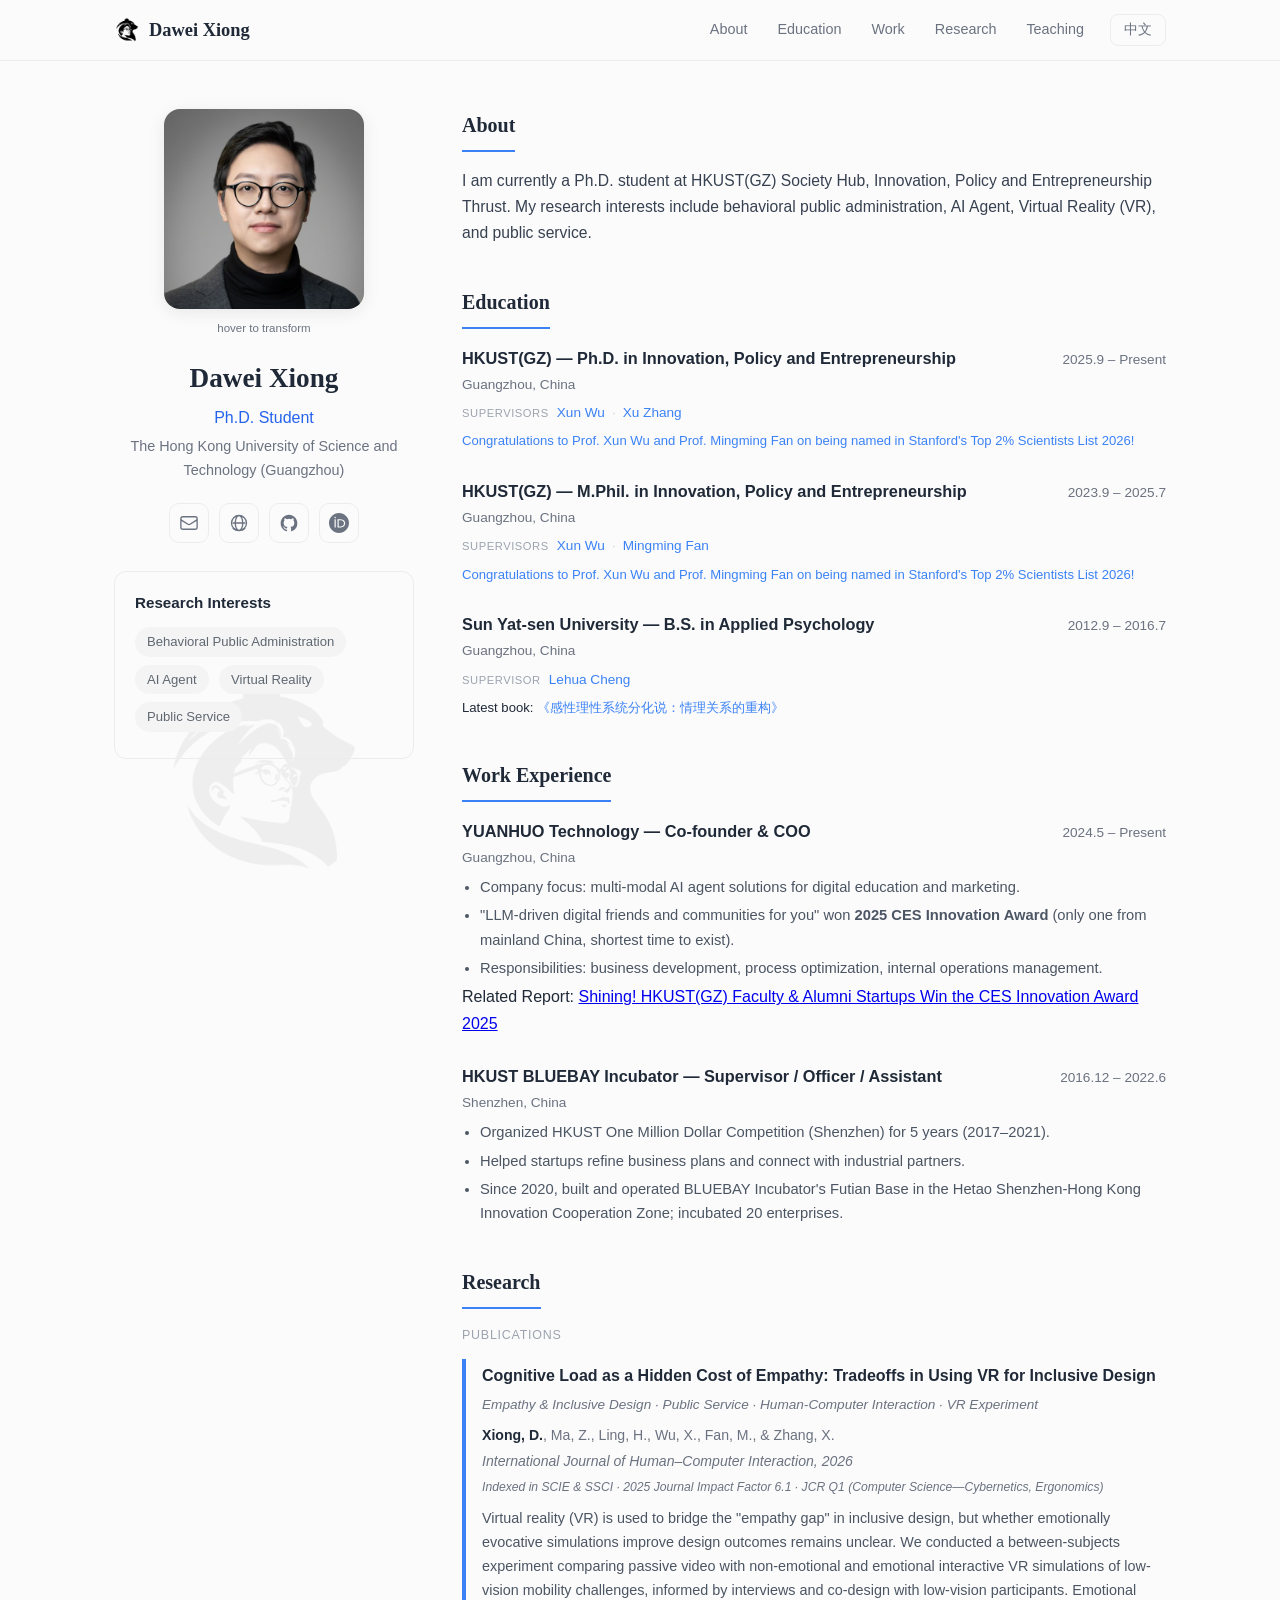
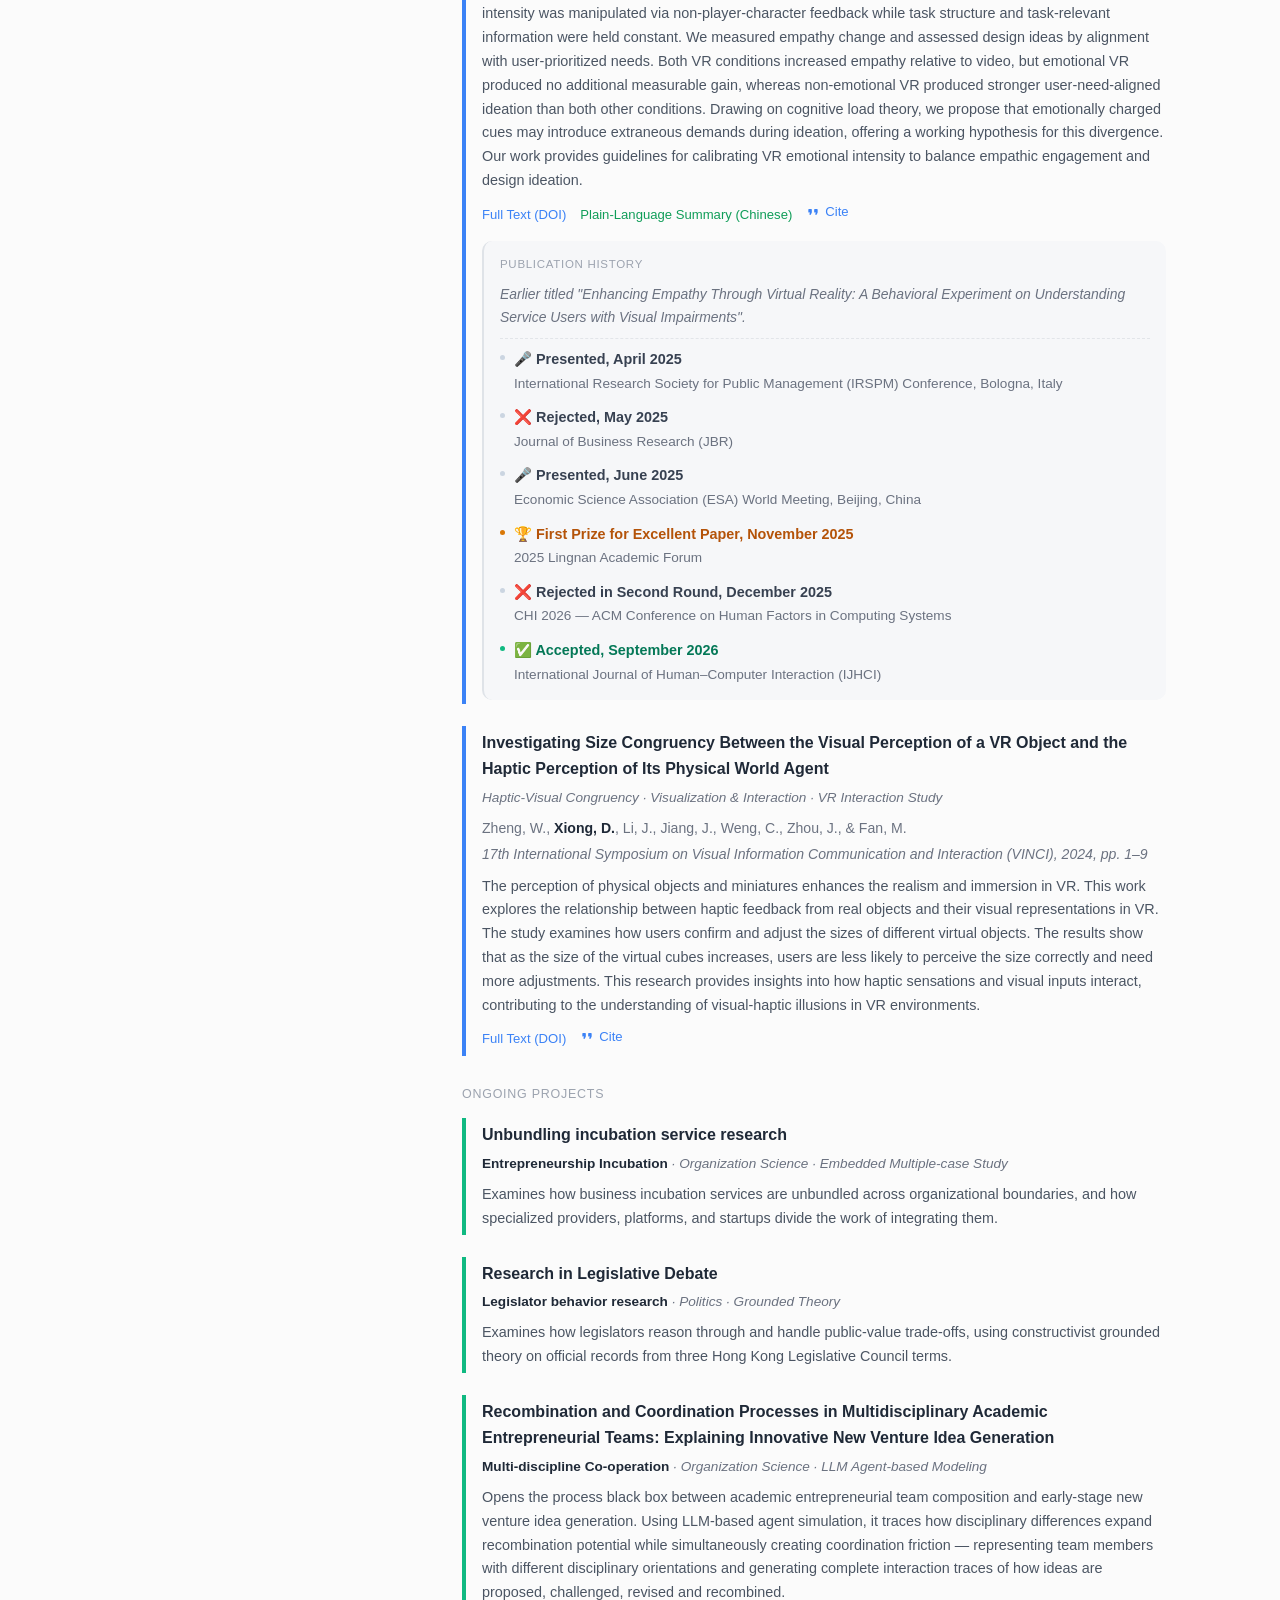
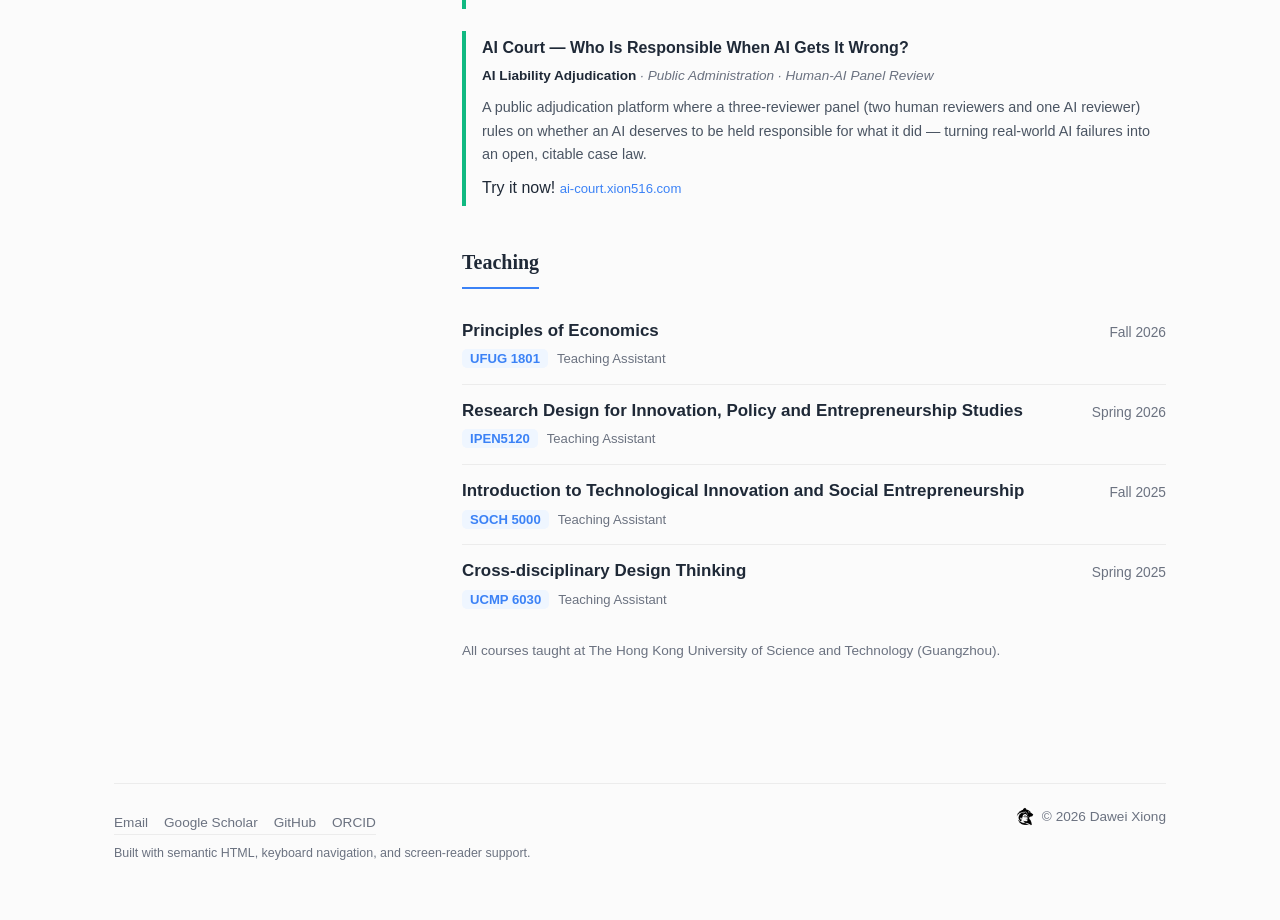
==== commit 8f19a509: "fix(css+zh): 剥掉 site.css 残留 <style> 壳；修 make_zh.py 引号定位 bug 1) site.css 首行残留字面 <style>、末行 </style>，浏" ====
--- a/index.html
+++ b/index.html
@@ -38,7 +38,7 @@
     <meta name="twitter:image:alt" content="Dawei Xiong — AI Agent, VR &amp; Public Service, HKUST (Guangzhou)">
 
     
-    <link rel="stylesheet" href="/site.css?v=20261028">
+    <link rel="stylesheet" href="/site.css?v=20261030">
 </head>
 <body>
     <a class="skip-link" href="#main" data-zh="跳到主内容">Skip to main content</a>
--- a/site.css
+++ b/site.css
@@ -1,4 +1,3 @@
-<style>
         :root {
             --bg: #fbfbfb;
             --card: #ffffff;
@@ -434,4 +433,3 @@
             }
             .footer-a11y { display: none; }
         }
-    </style>
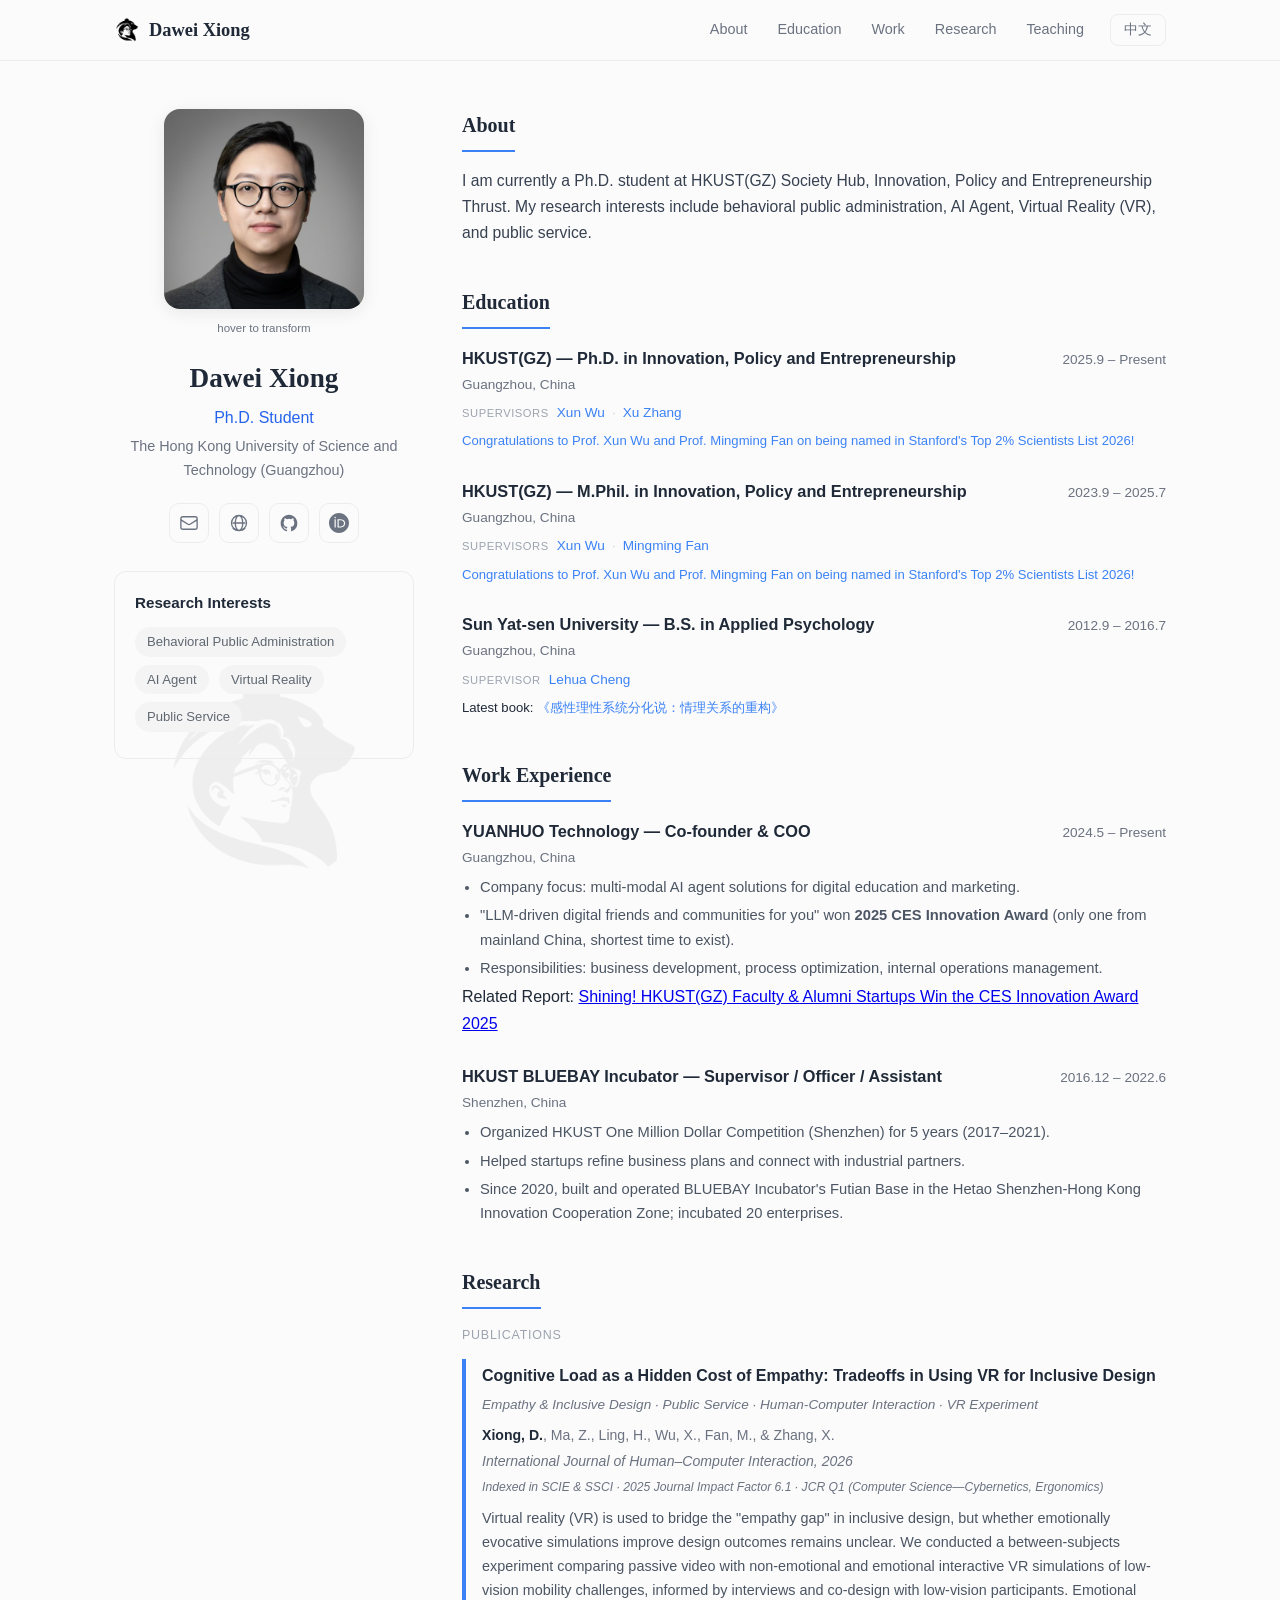
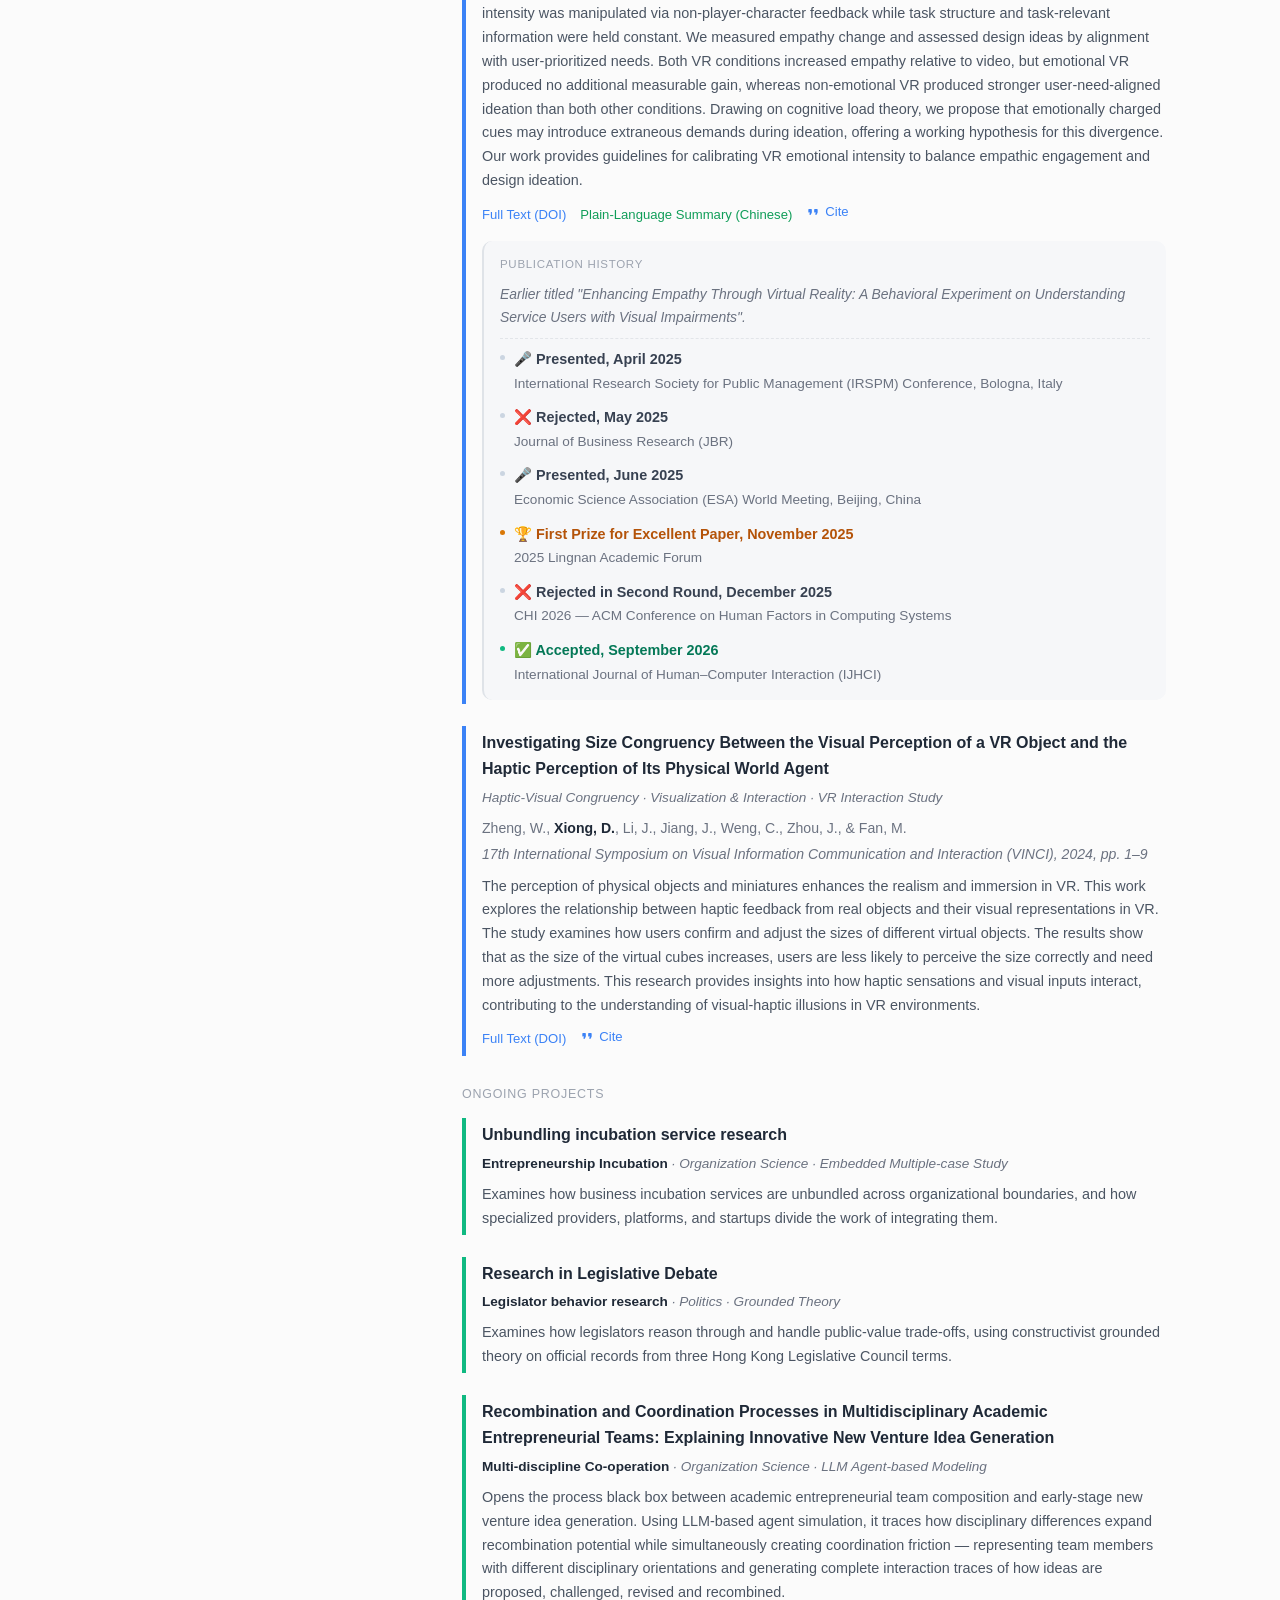
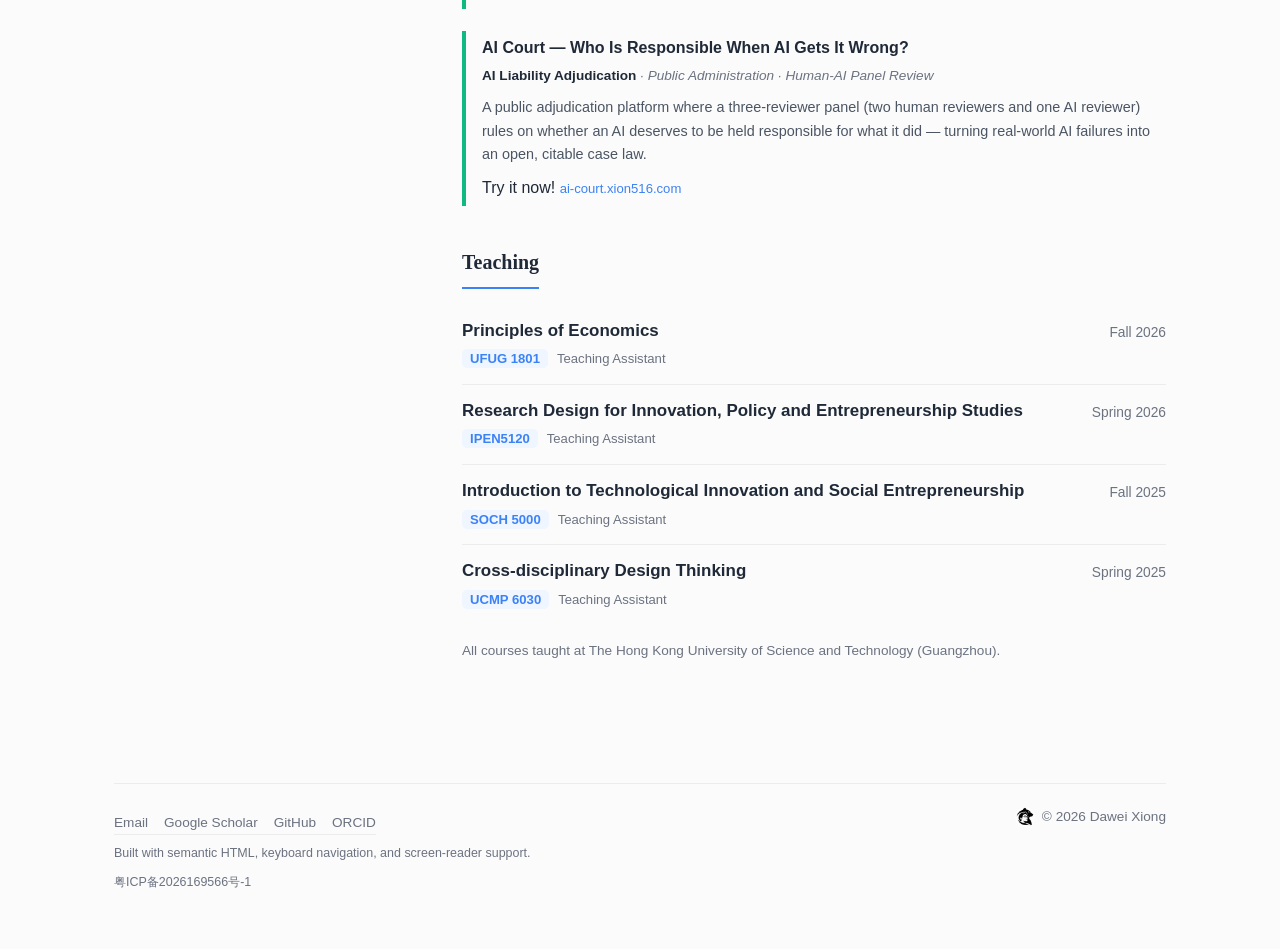
==== commit 8a38e263: "feat(compliance): 页脚添加 ICP 备案号 粤ICP备2026169566号-1 工信部要求备案号在网站底部显著位置展示并链接到 beian.miit.gov.cn。EN/ZH 双页" ====
--- a/index.html
+++ b/index.html
@@ -38,7 +38,7 @@
     <meta name="twitter:image:alt" content="Dawei Xiong — AI Agent, VR &amp; Public Service, HKUST (Guangzhou)">
 
     
-    <link rel="stylesheet" href="/site.css?v=20261030">
+    <link rel="stylesheet" href="/site.css?v=20261031">
 </head>
 <body>
     <a class="skip-link" href="#main" data-zh="跳到主内容">Skip to main content</a>
@@ -286,6 +286,7 @@
                 © 2026 Dawei Xiong
             </span>
             <p class="footer-a11y" data-zh="本页面使用语义化 HTML 构建，支持键盘导航与屏幕阅读器。">Built with semantic HTML, keyboard navigation, and screen-reader support.</p>
+            <p class="footer-icp"><a href="https://beian.miit.gov.cn/" target="_blank" rel="noopener">粤ICP备2026169566号-1</a></p>
         </div>
     </footer>
 
--- a/site.css
+++ b/site.css
@@ -301,6 +301,9 @@
         }
         .footer-mark { width: 20px; height: 20px; display: block; flex: none; }
         .footer-a11y { flex-basis: 100%; color: #6b7280; font-size: 0.78rem; }
+        .footer-icp { flex-basis: 100%; margin: 0; color: #6b7280; font-size: 0.78rem; }
+        .footer-icp a { color: var(--muted); text-decoration: none; }
+        .footer-icp a:hover { color: var(--accent); }
 
         /* 跳过导航（WCAG 2.4.1 Bypass Blocks）：仅键盘聚焦时显形 */
         .skip-link {
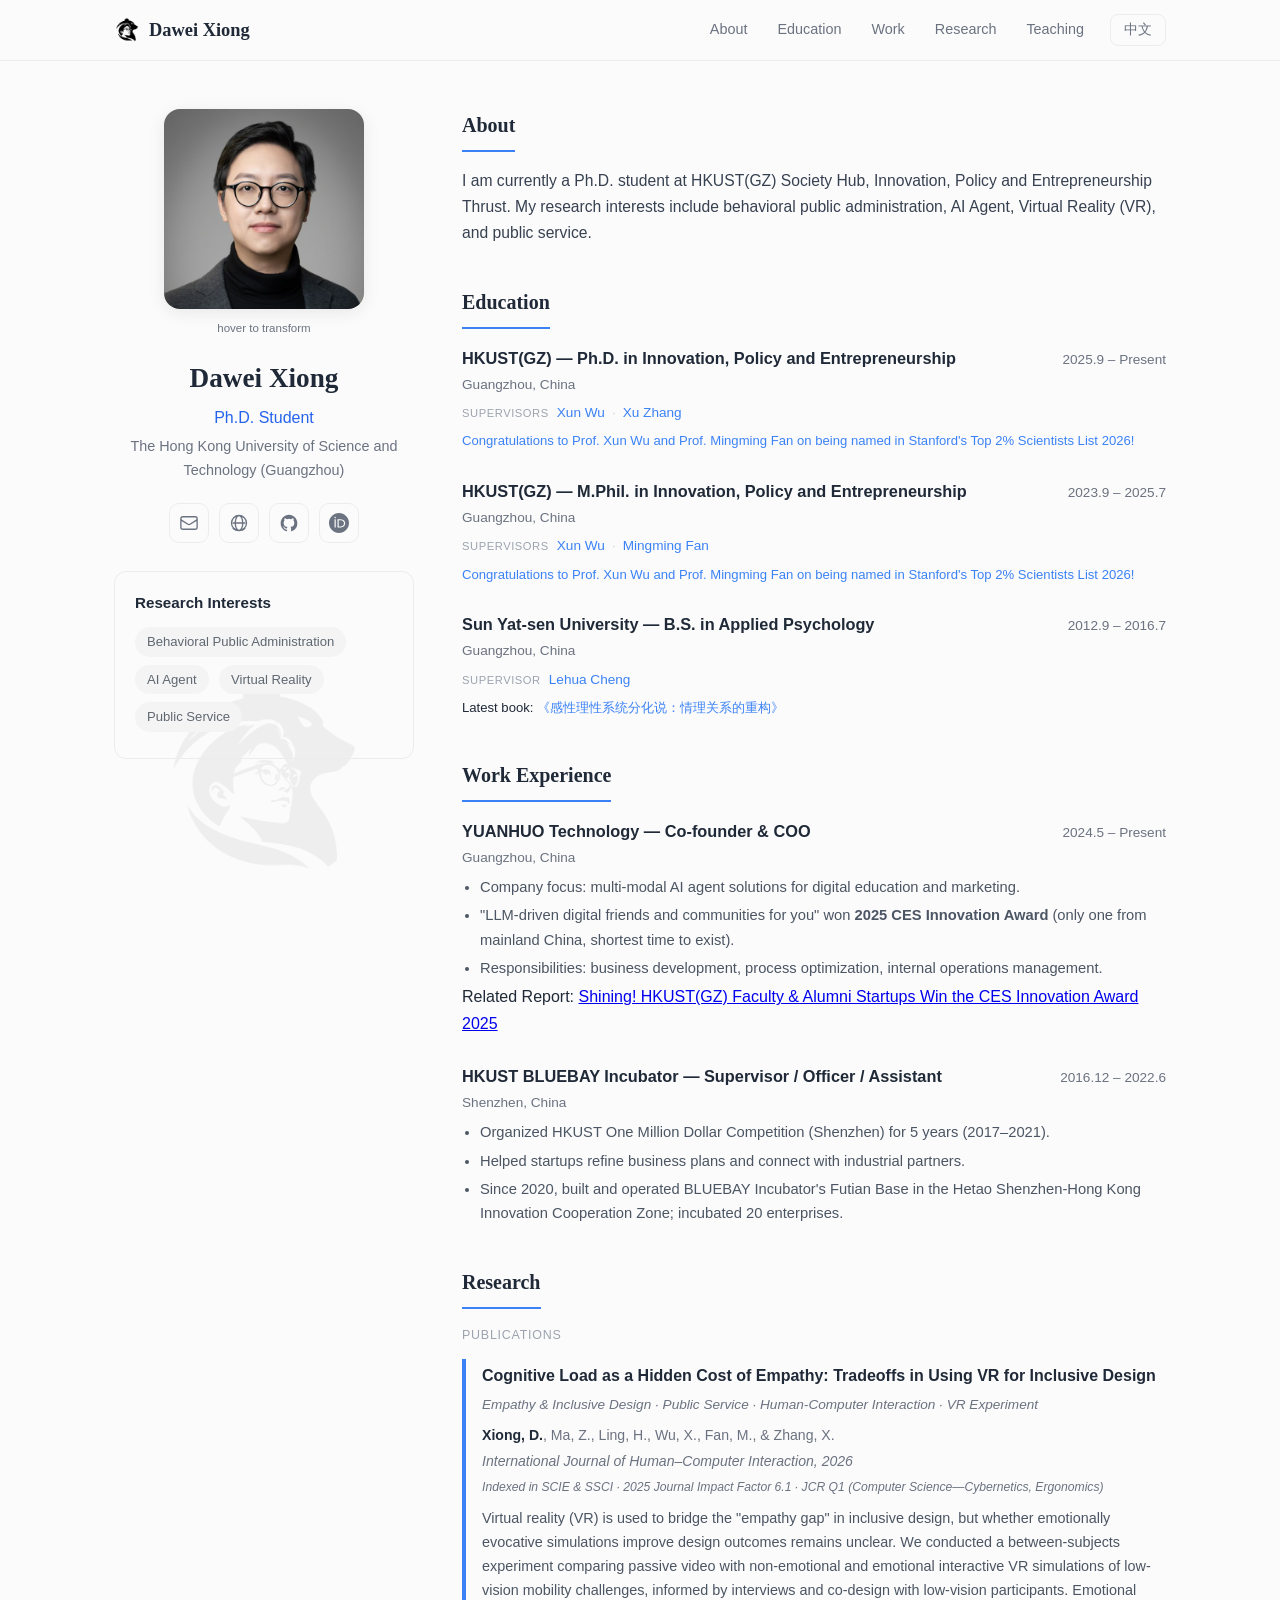
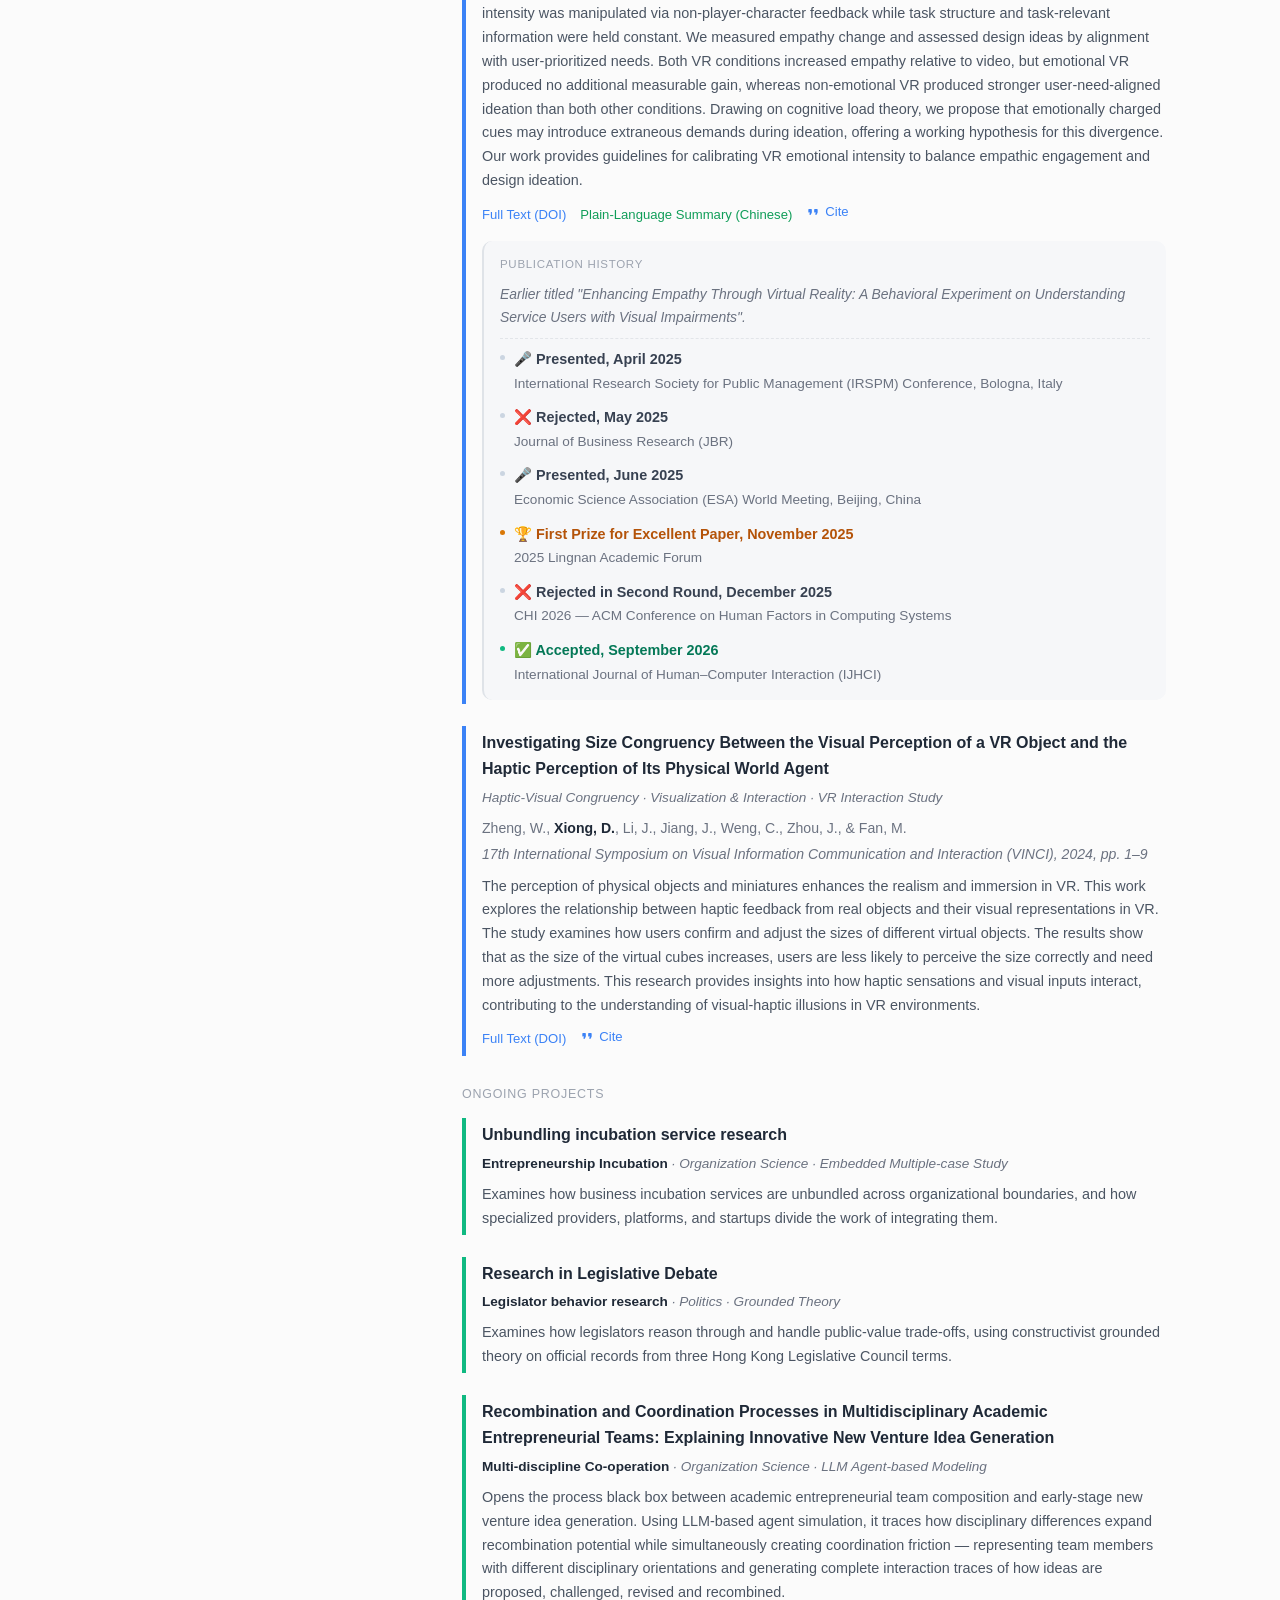
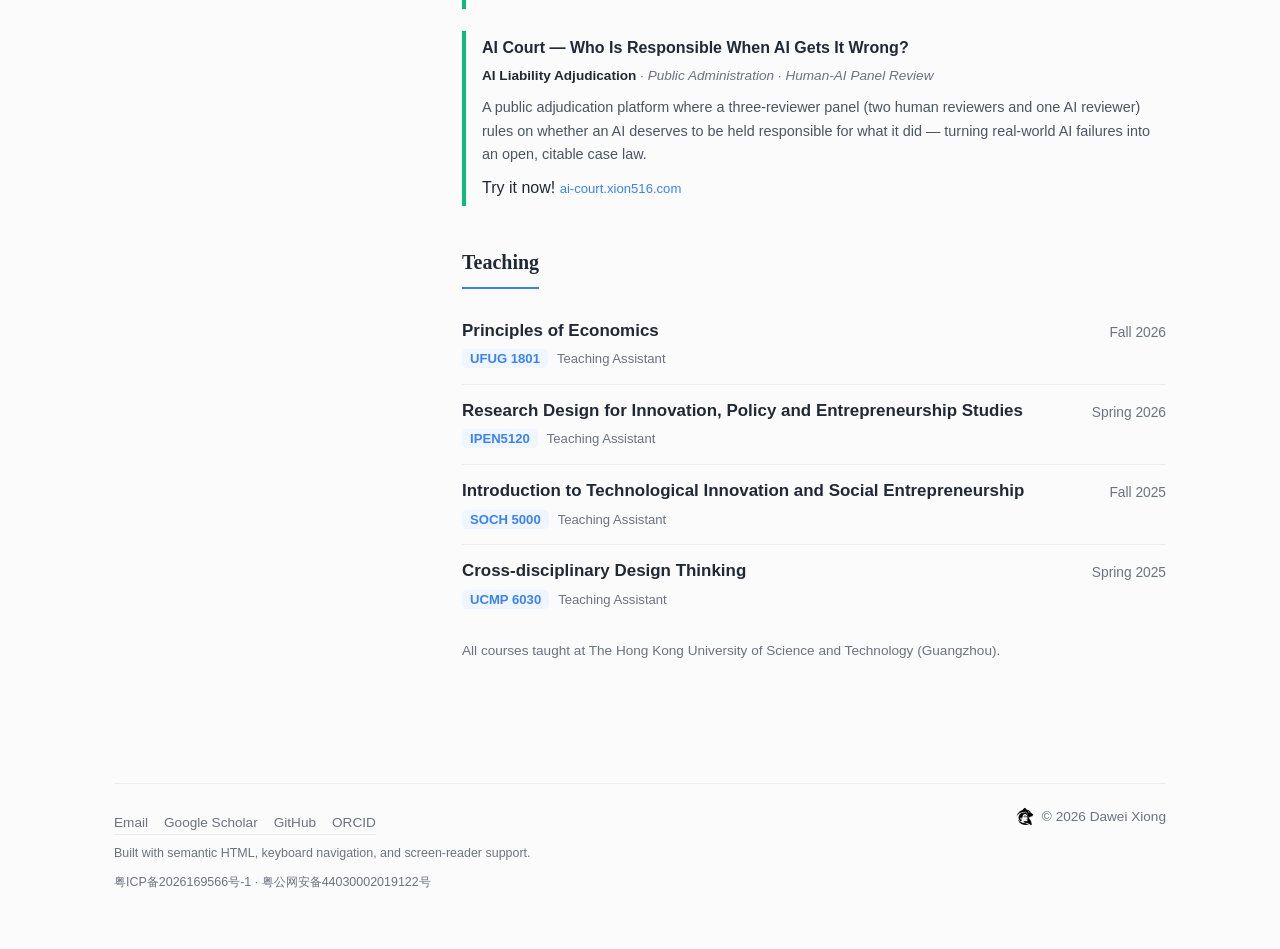
==== commit 06290d29: "feat(compliance): 页脚添加公安备案号 粤公网安备44030002019122号 公安部要求网站底部显著位置展示公安备案编号并链接到 beian.mps.gov.cn 查询页。与工信部" ====
--- a/index.html
+++ b/index.html
@@ -286,7 +286,7 @@
                 © 2026 Dawei Xiong
             </span>
             <p class="footer-a11y" data-zh="本页面使用语义化 HTML 构建，支持键盘导航与屏幕阅读器。">Built with semantic HTML, keyboard navigation, and screen-reader support.</p>
-            <p class="footer-icp"><a href="https://beian.miit.gov.cn/" target="_blank" rel="noopener">粤ICP备2026169566号-1</a></p>
+            <p class="footer-icp"><a href="https://beian.miit.gov.cn/" target="_blank" rel="noopener">粤ICP备2026169566号-1</a> · <a href="https://beian.mps.gov.cn/#/query/webSearch?code=44030002019122" target="_blank" rel="noopener">粤公网安备44030002019122号</a></p>
         </div>
     </footer>
 
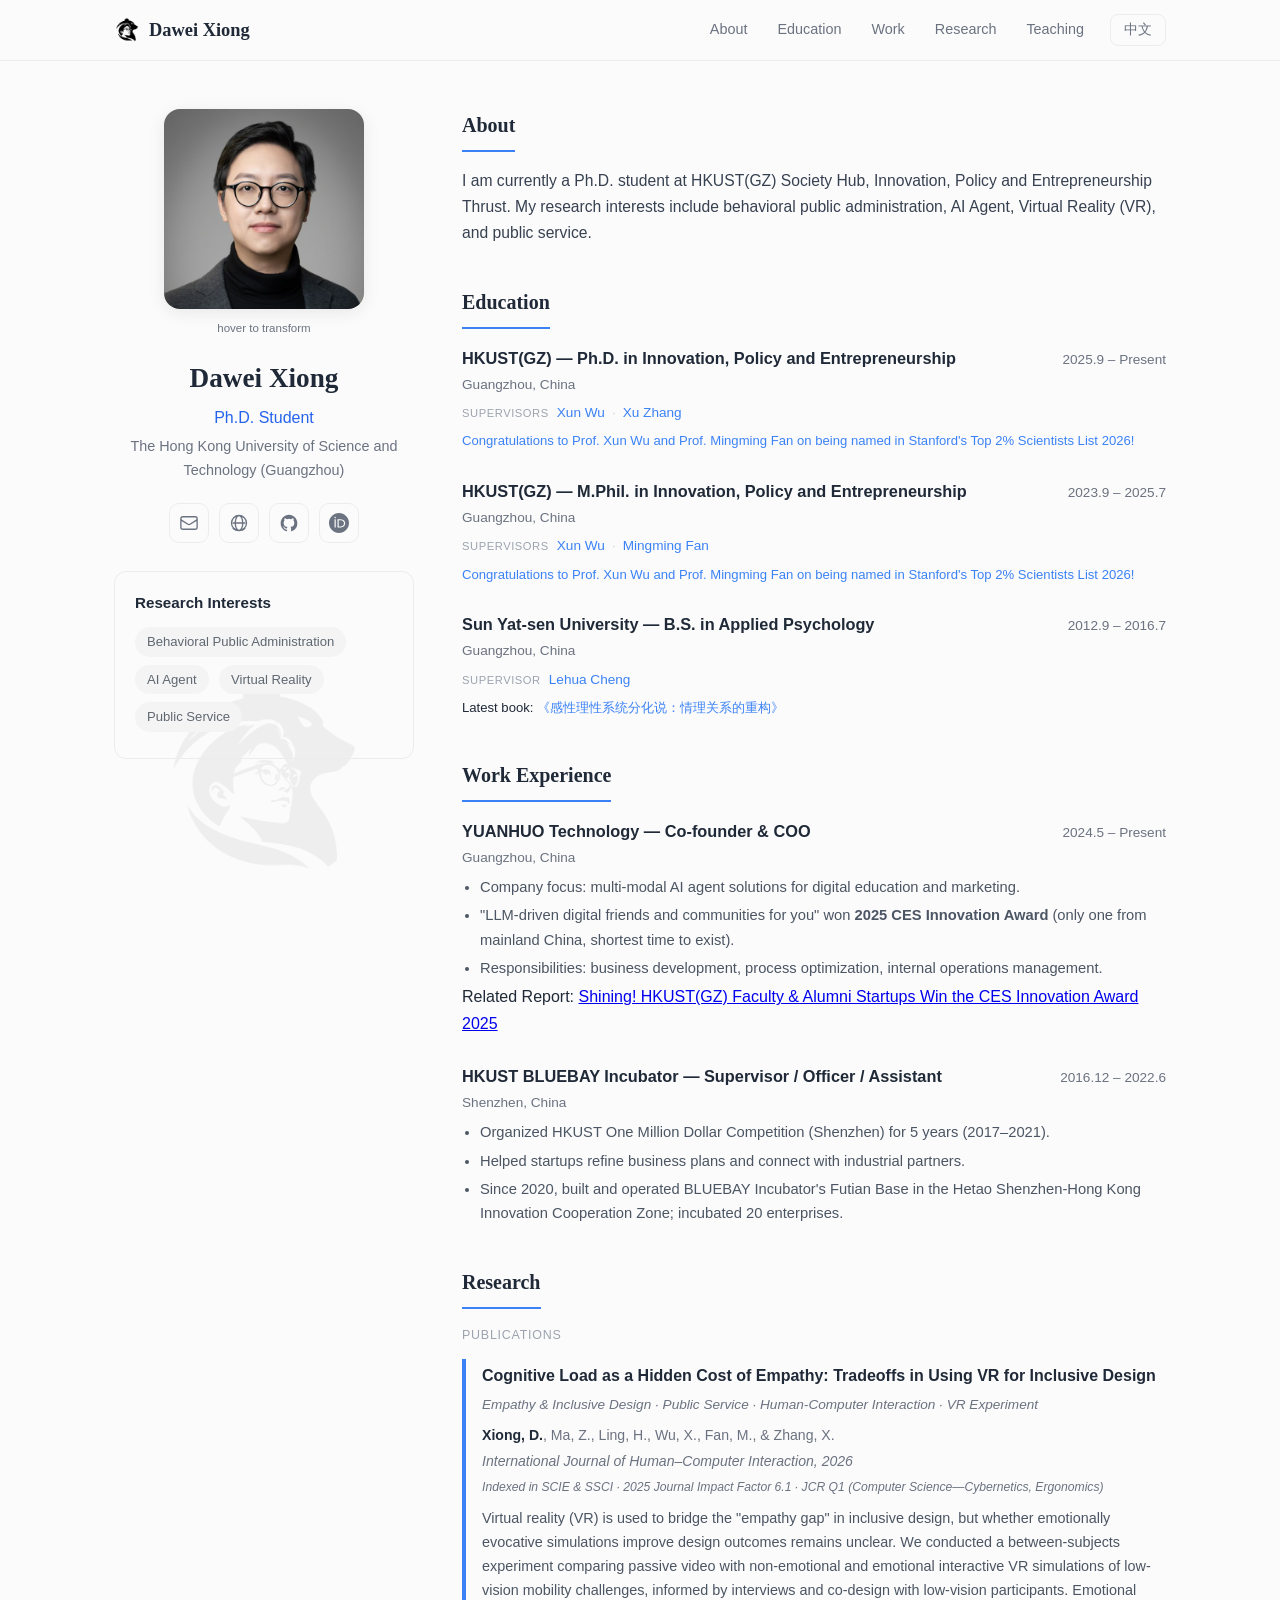
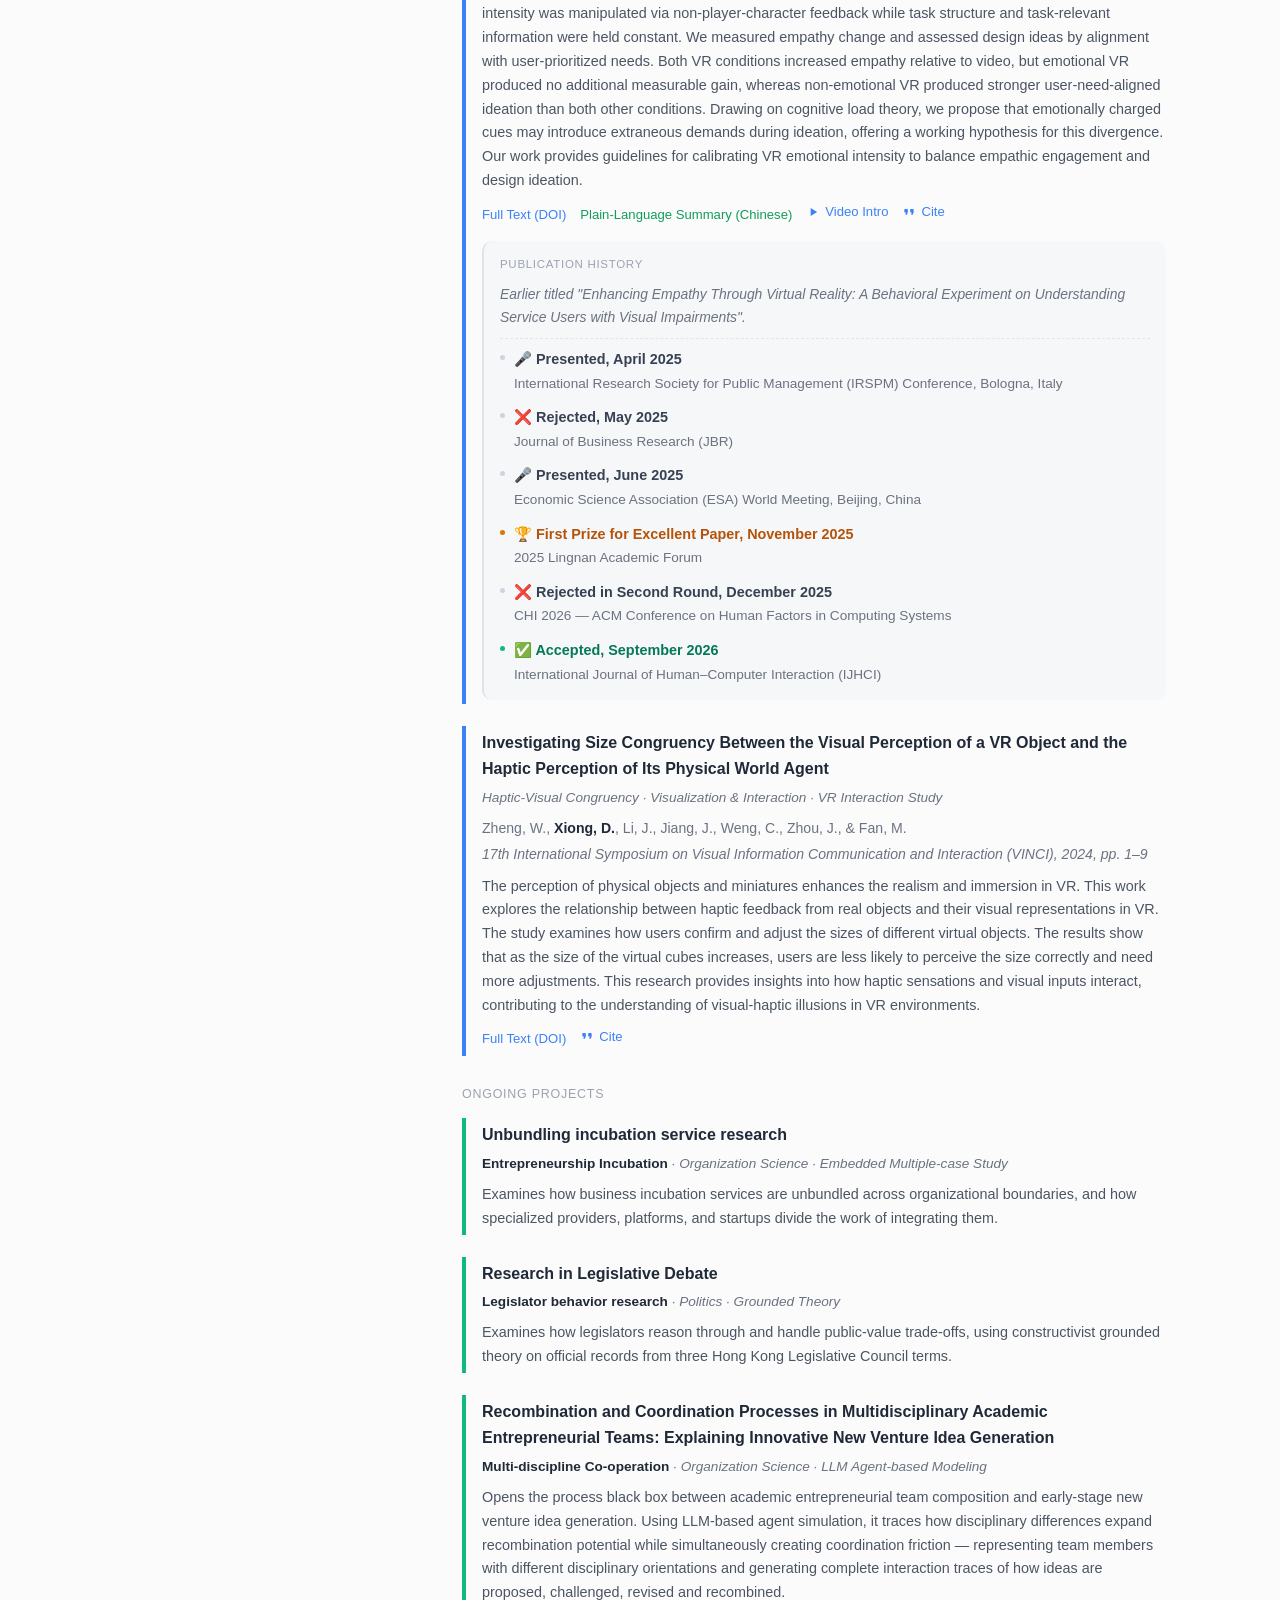
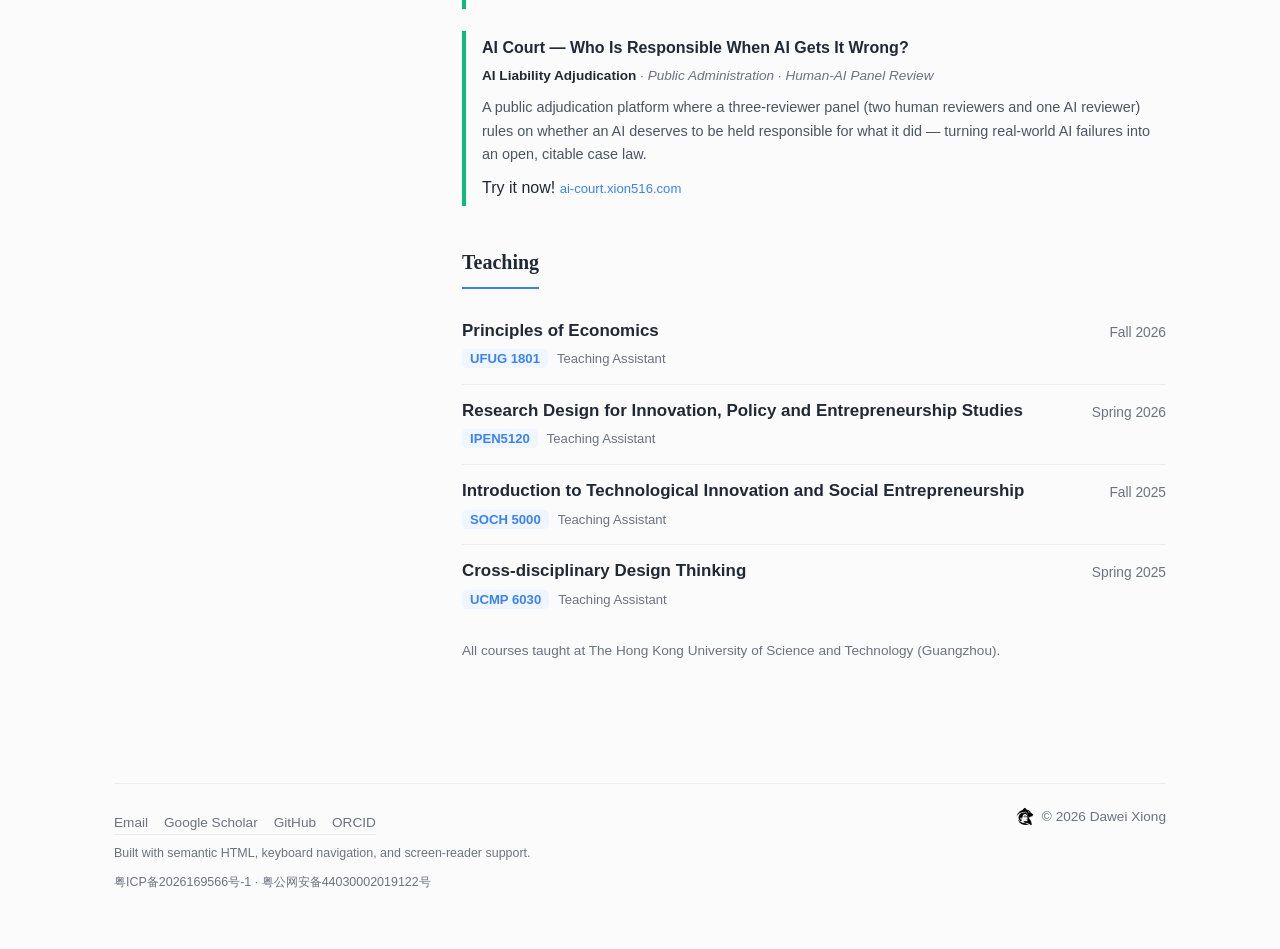
==== commit edd682de: "feat(video): 论文卡片加 Video Intro 弹窗，接入 54s 动画解读视频 - media/paper-intro.mp4: 1080p60 H.264+AAC faststart" ====
--- a/index.html
+++ b/index.html
@@ -169,7 +169,7 @@
                     <p class="venue" data-zh="《国际人机交互杂志》（International Journal of Human–Computer Interaction），2026">International Journal of Human–Computer Interaction, 2026</p>
                     <p class="venue-note" data-zh="被 SCIE 和 SSCI 收录 · 2025 年期刊影响因子 6.1 · JCR Q1（计算机科学—控制论、人体工程学）">Indexed in SCIE &amp; SSCI · 2025 Journal Impact Factor 6.1 · JCR Q1 (Computer Science—Cybernetics, Ergonomics)</p>
                     <p class="abs" data-zh="虚拟现实（VR）被用于弥合包容性设计中的「同理心鸿沟」，但情绪唤起式模拟能否真正改善设计产出仍不明确。我们采用组间实验设计，将被动视频与「非情绪化」「情绪化」两种交互式 VR 模拟（模拟低视力群体的出行障碍场景，并经与低视力参与者的访谈与共同设计校准）进行对比。情绪强度通过非玩家角色（NPC）反馈操纵，同时保持任务结构与任务相关信息不变。我们测量了同理心变化，并按「与用户优先需求的一致性」评估设计想法。两个 VR 组的同理心水平均高于视频组，但情绪化 VR 并未带来额外的可测量提升；相反，非情绪化 VR 产生的设计想法与用户真实需求的契合度高于其余两组。基于认知负荷理论，我们提出情绪化线索可能在构思阶段引入额外认知负担，为这一差异提供了一个可检验的工作假设。本研究为校准 VR 情绪强度以平衡共情投入与设计构思提供了指南。">Virtual reality (VR) is used to bridge the "empathy gap" in inclusive design, but whether emotionally evocative simulations improve design outcomes remains unclear. We conducted a between-subjects experiment comparing passive video with non-emotional and emotional interactive VR simulations of low-vision mobility challenges, informed by interviews and co-design with low-vision participants. Emotional intensity was manipulated via non-player-character feedback while task structure and task-relevant information were held constant. We measured empathy change and assessed design ideas by alignment with user-prioritized needs. Both VR conditions increased empathy relative to video, but emotional VR produced no additional measurable gain, whereas non-emotional VR produced stronger user-need-aligned ideation than both other conditions. Drawing on cognitive load theory, we propose that emotionally charged cues may introduce extraneous demands during ideation, offering a working hypothesis for this divergence. Our work provides guidelines for calibrating VR emotional intensity to balance empathic engagement and design ideation.</p>
-                    <p class="links"><a href="https://doi.org/10.1080/10447318.2026.2730903" target="_blank" rel="noopener" data-zh="原文全文（DOI）">Full Text (DOI)</a><a class="wx" href="https://mp.weixin.qq.com/s/4Z9jU7JK0dcvr9cvZhAqaQ" target="_blank" rel="noopener" title="Same research, easier read" data-zh="科普向解读">Plain-Language Summary (Chinese)</a><button class="cite-btn" type="button" data-pub="p1" aria-haspopup="dialog"><svg viewBox="0 0 24 24" fill="currentColor" aria-hidden="true"><path d="M7.17 17c.51 0 .98-.29 1.2-.74l1.42-2.84c.14-.28.21-.58.21-.89V8c0-.55-.45-1-1-1H5c-.55 0-1 .45-1 1v4c0 .55.45 1 1 1h2l-1.03 2.06c-.45.9.2 1.94 1.2 1.94zm10 0c.51 0 .98-.29 1.2-.74l1.42-2.84c.14-.28.21-.58.21-.89V8c0-.55-.45-1-1-1h-4c-.55 0-1 .45-1 1v4c0 .55.45 1 1 1h2l-1.03 2.06c-.45.9.2 1.94 1.2 1.94z"/></svg><span data-zh="引用">Cite</span></button></p>
+                    <p class="links"><a href="https://doi.org/10.1080/10447318.2026.2730903" target="_blank" rel="noopener" data-zh="原文全文（DOI）">Full Text (DOI)</a><a class="wx" href="https://mp.weixin.qq.com/s/4Z9jU7JK0dcvr9cvZhAqaQ" target="_blank" rel="noopener" title="Same research, easier read" data-zh="科普向解读">Plain-Language Summary (Chinese)</a><button class="video-btn" type="button" data-video-src="/media/paper-intro.mp4" data-video-poster="/media/paper-intro-poster.jpg" aria-haspopup="dialog"><svg viewBox="0 0 24 24" fill="currentColor" aria-hidden="true"><path d="M8 5.14v13.72L19 12 8 5.14z"/></svg><span data-zh="视频解读">Video Intro</span></button><button class="cite-btn" type="button" data-pub="p1" aria-haspopup="dialog"><svg viewBox="0 0 24 24" fill="currentColor" aria-hidden="true"><path d="M7.17 17c.51 0 .98-.29 1.2-.74l1.42-2.84c.14-.28.21-.58.21-.89V8c0-.55-.45-1-1-1H5c-.55 0-1 .45-1 1v4c0 .55.45 1 1 1h2l-1.03 2.06c-.45.9.2 1.94 1.2 1.94zm10 0c.51 0 .98-.29 1.2-.74l1.42-2.84c.14-.28.21-.58.21-.89V8c0-.55-.45-1-1-1h-4c-.55 0-1 .45-1 1v4c0 .55.45 1 1 1h2l-1.03 2.06c-.45.9.2 1.94 1.2 1.94z"/></svg><span data-zh="引用">Cite</span></button></p>
 
                     <div class="pub-history">
                         <p class="ph-label" data-zh="发表历程">Publication History</p>
@@ -290,6 +290,24 @@
         </div>
     </footer>
 
+    <!-- 视频弹窗（论文 54 秒动画解读） -->
+    <div class="video-overlay" id="videoOverlay" aria-hidden="true">
+        <div class="video-modal" role="dialog" aria-modal="true" aria-labelledby="videoTitle">
+            <div class="video-head">
+                <div>
+                    <h3 id="videoTitle" data-zh="视频解读">Video Intro</h3>
+                    <p class="video-sub" data-zh="54 秒动画版解读：情绪化 VR 为何未必带来更多同理心。">A 54-second animated explainer on why emotional VR does not always add empathy.</p>
+                </div>
+                <button class="close-btn" id="videoClose" type="button" aria-label="Close video">×</button>
+            </div>
+            <video id="introVideo" class="video-player" controls preload="none" playsinline poster="/media/paper-intro-poster.jpg">
+                <source src="/media/paper-intro.mp4" type="video/mp4">
+                <p data-zh="你的浏览器不支持视频播放。">Your browser does not support embedded video.</p>
+            </video>
+            <p class="video-foot" data-zh="研究：认知负荷是同理心的隐藏代价（《国际人机交互杂志》，2026）">Study: Cognitive Load as a Hidden Cost of Empathy (IJHCI, 2026)</p>
+        </div>
+    </div>
+
     <!-- 引用弹窗（Google Scholar 风格） -->
     <div class="cite-overlay" id="citeOverlay" aria-hidden="true">
         <div class="cite-modal" role="dialog" aria-modal="true" aria-labelledby="citeTitle">
@@ -419,6 +437,52 @@
             closeBtn.addEventListener('click', closeCite);
             overlay.addEventListener('click', function (e) { if (e.target === overlay) closeCite(); });
             document.addEventListener('keydown', function (e) { if (e.key === 'Escape') closeCite(); });
+        })();
+    </script>
+    <script>
+        (function () {
+            var overlay = document.getElementById('videoOverlay');
+            var closeBtn = document.getElementById('videoClose');
+            var player = document.getElementById('introVideo');
+            if (!overlay || !player) { return; }
+
+            function openVideo(src, poster) {
+                // The mp4 is ~6 MB — only pull it when the visitor actually
+                // asks for it, so the page itself stays light.
+                if (src && player.getAttribute('data-src') !== src) {
+                    player.setAttribute('data-src', src);
+                    var source = player.querySelector('source');
+                    if (source) { source.setAttribute('src', src); }
+                    player.load();
+                }
+                if (poster) { player.setAttribute('poster', poster); }
+                overlay.classList.add('open');
+                overlay.setAttribute('aria-hidden', 'false');
+                document.body.style.overflow = 'hidden';
+                closeBtn.focus();
+                var p = player.play();
+                if (p && p.catch) { p.catch(function () {}); }
+            }
+
+            function closeVideo() {
+                overlay.classList.remove('open');
+                overlay.setAttribute('aria-hidden', 'true');
+                document.body.style.overflow = '';
+                player.pause();
+                player.currentTime = 0;
+            }
+
+            var btns = document.querySelectorAll('.video-btn');
+            for (var i = 0; i < btns.length; i++) {
+                btns[i].addEventListener('click', function () {
+                    openVideo(this.getAttribute('data-video-src'),
+                              this.getAttribute('data-video-poster'));
+                });
+            }
+
+            closeBtn.addEventListener('click', closeVideo);
+            overlay.addEventListener('click', function (e) { if (e.target === overlay) closeVideo(); });
+            document.addEventListener('keydown', function (e) { if (e.key === 'Escape') closeVideo(); });
         })();
     </script>
 <script type="application/ld+json">
--- a/site.css
+++ b/site.css
@@ -166,6 +166,49 @@
         .pub-card .links a:hover { text-decoration: underline; }
         .pub-card .links a.wx { color: #0f9d58; }
         .pub-card .links a.wx:hover { color: #0b7c46; }
+        .pub-card .links .video-btn {
+            display: inline-flex; align-items: center; gap: 5px;
+            font-size: 0.82rem; color: var(--accent); text-decoration: none;
+            font-weight: 500; background: none; border: none; cursor: pointer;
+            padding: 0; margin-right: 14px;
+        }
+        .pub-card .links .video-btn:hover { text-decoration: underline; }
+        .pub-card .links .video-btn svg { width: 14px; height: 14px; }
+
+        /* 视频弹窗 */
+        .video-overlay {
+            position: fixed; inset: 0; z-index: 100;
+            background: rgba(15,23,42,0.55); display: none;
+            align-items: center; justify-content: center; padding: 24px;
+        }
+        .video-overlay.open { display: flex; }
+        .video-modal {
+            background: #fff; border-radius: 14px; max-width: 900px; width: 100%;
+            box-shadow: 0 20px 60px rgba(0,0,0,0.3);
+            padding: 20px 22px 16px;
+        }
+        .video-modal .video-head {
+            display: flex; justify-content: space-between; align-items: flex-start;
+            gap: 12px; margin-bottom: 12px;
+        }
+        .video-modal h3 { font-size: 1.1rem; margin-bottom: 4px; }
+        .video-modal .video-sub { color: var(--muted); font-size: 0.84rem; }
+        .video-modal .close-btn {
+            border: none; background: none; cursor: pointer; color: var(--muted);
+            font-size: 1.6rem; line-height: 1; padding: 0 4px; flex: none;
+        }
+        .video-modal .close-btn:hover { color: var(--text); }
+        .video-player {
+            display: block; width: 100%; height: auto; background: #0f172a;
+            border-radius: 10px; aspect-ratio: 16 / 9;
+        }
+        .video-modal .video-foot {
+            margin-top: 10px; font-size: 0.78rem; color: var(--muted);
+        }
+        @media (max-width: 640px) {
+            .video-overlay { padding: 12px; }
+            .video-modal { padding: 16px 14px 12px; }
+        }
 
         /* 履历嵌套块 */
         .pub-history {
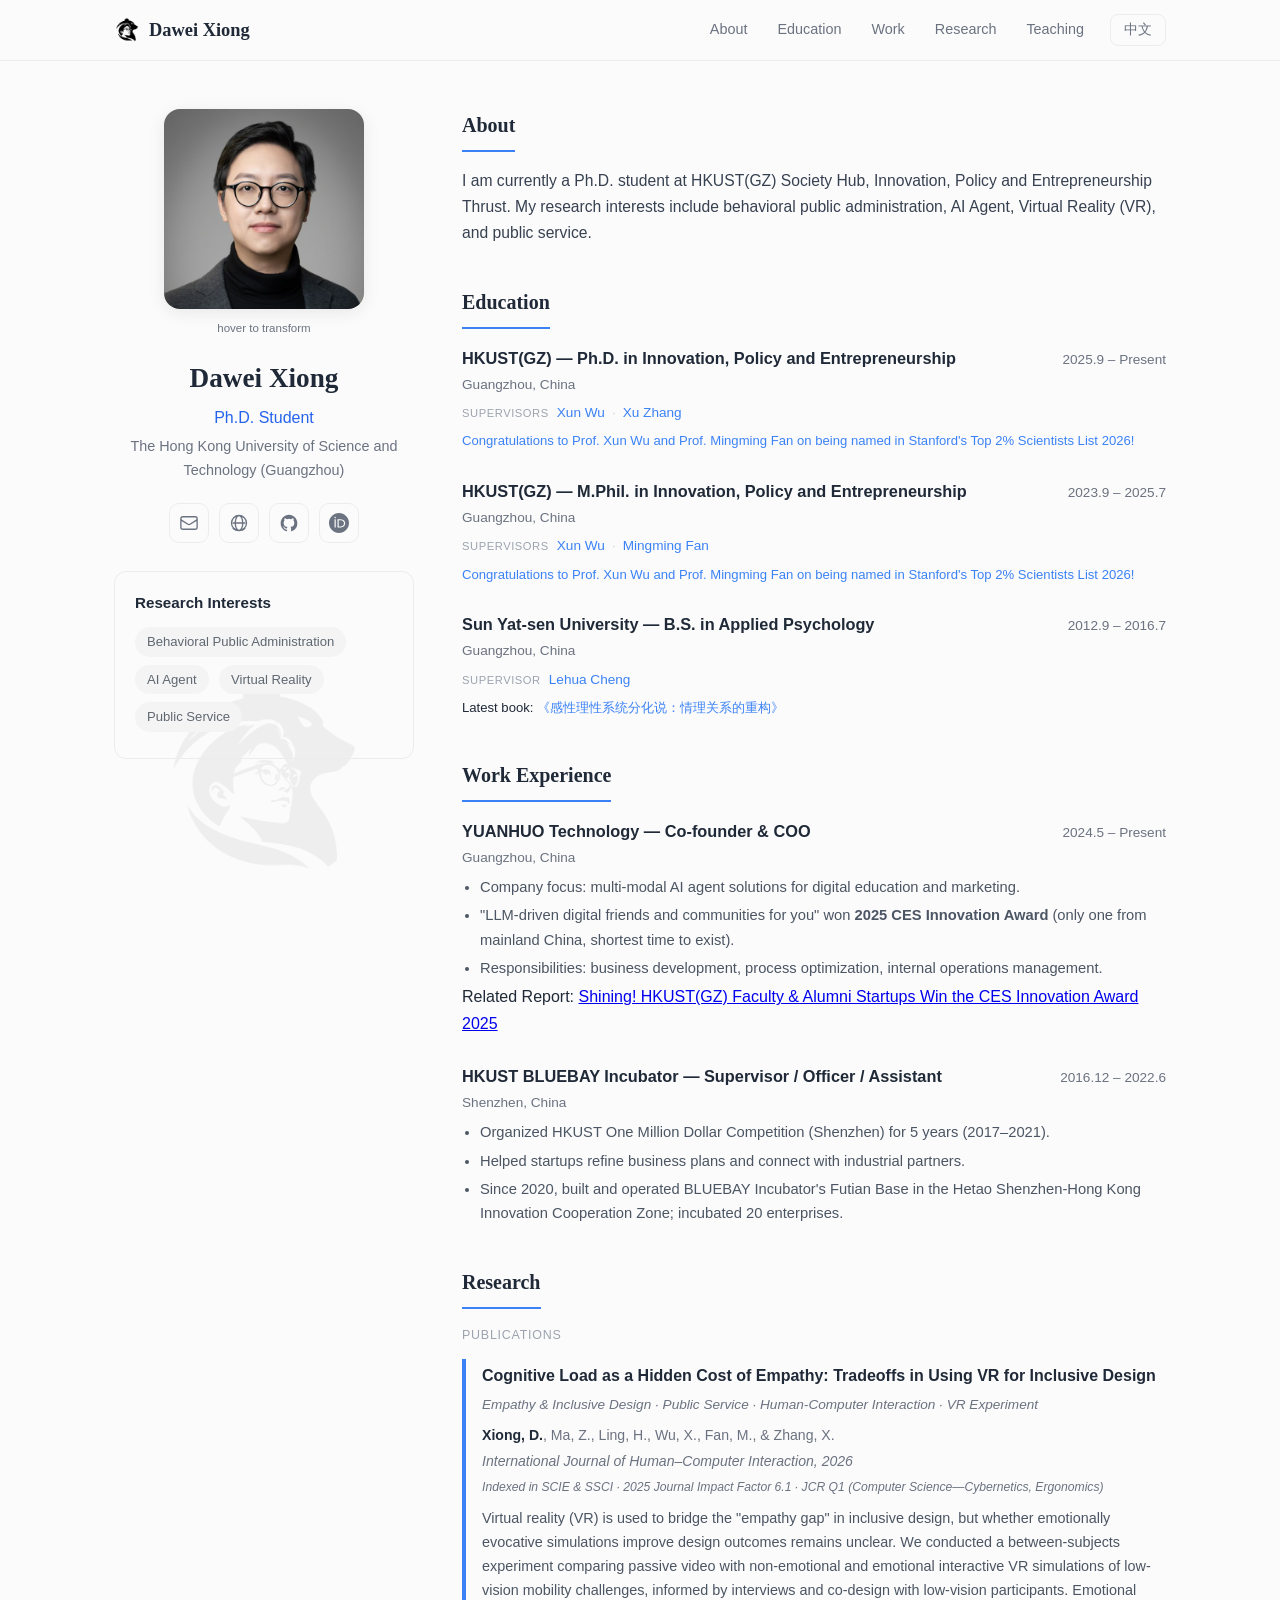
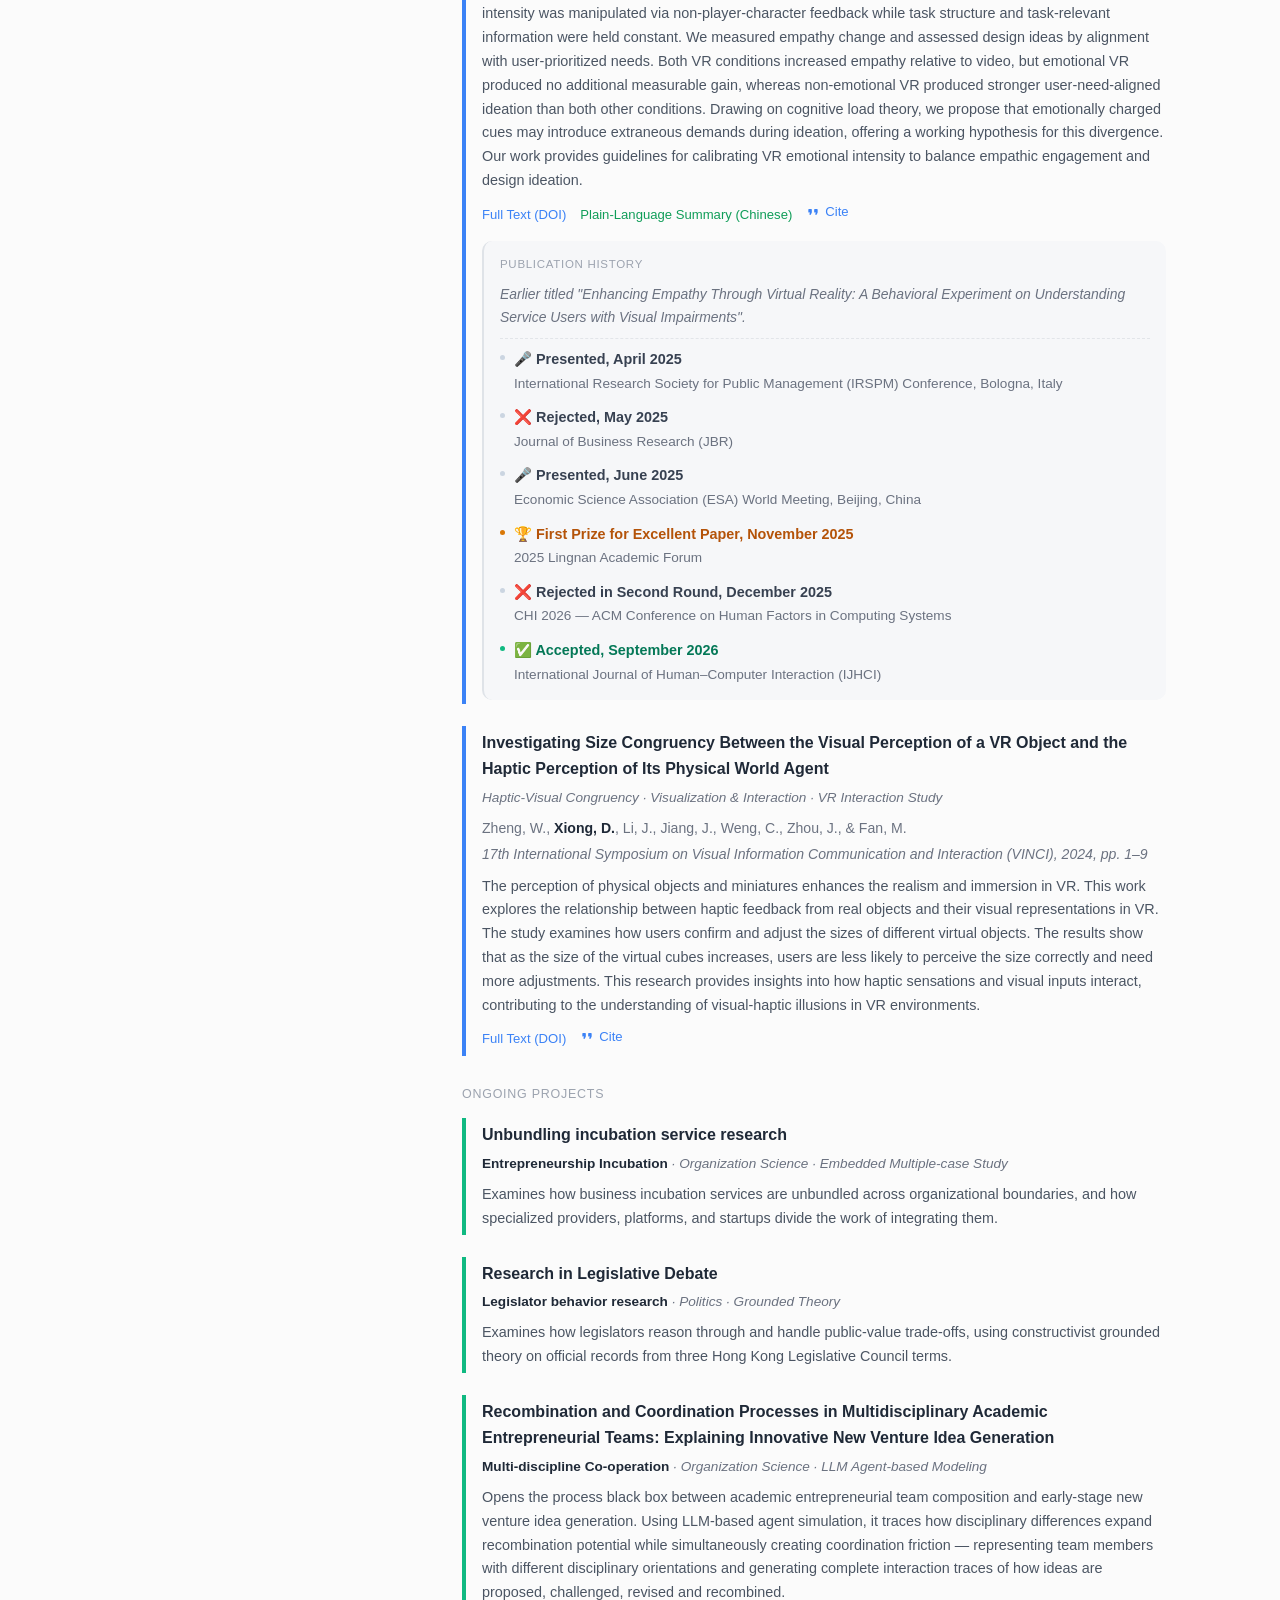
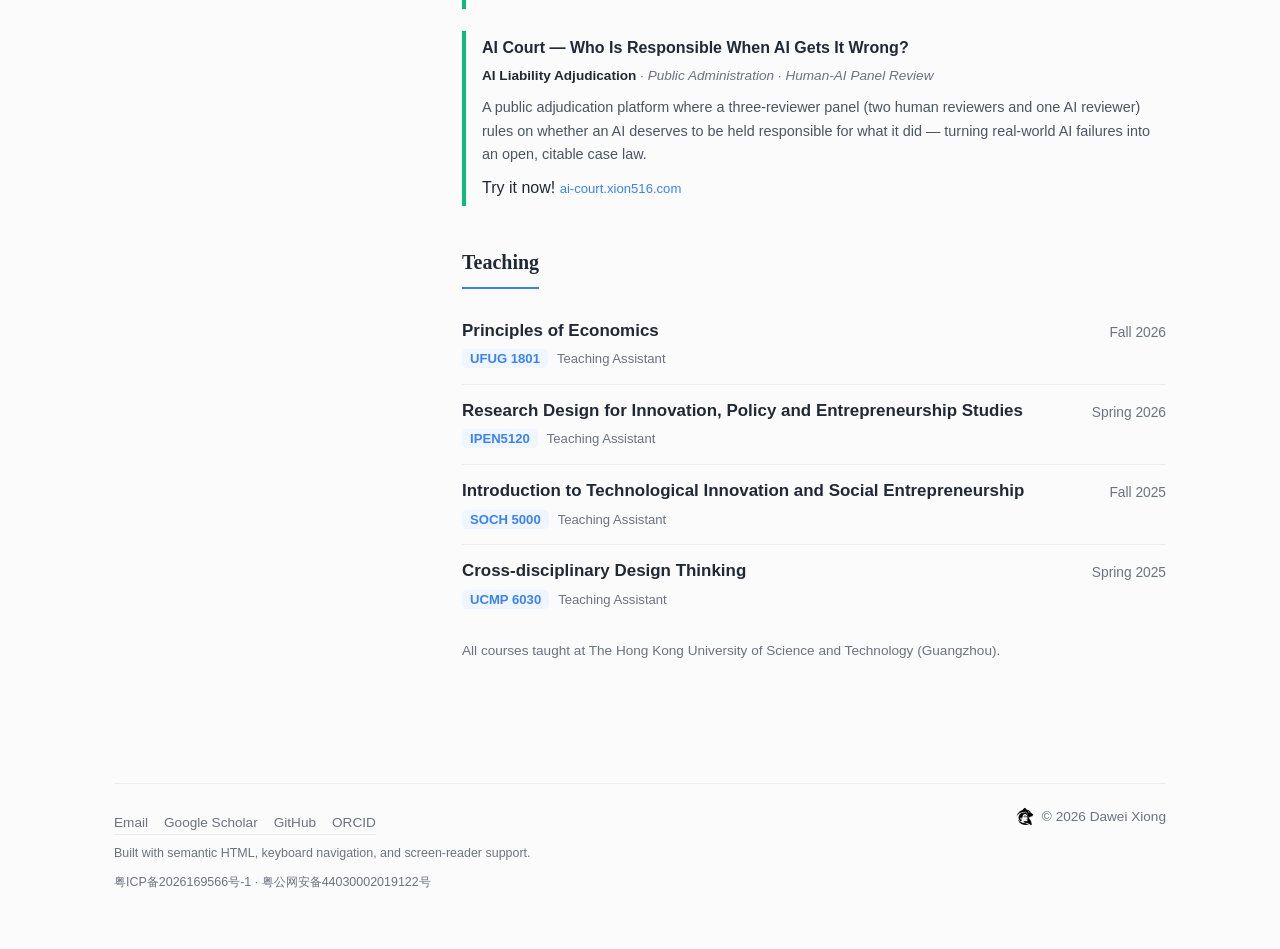
==== commit bc2b7356: "Revert "feat(video): 论文卡片加 Video Intro 弹窗，接入 54s 动画解读视频" This reverts commit edd682debf8cc3f31a49367" ====
--- a/index.html
+++ b/index.html
@@ -169,7 +169,7 @@
                     <p class="venue" data-zh="《国际人机交互杂志》（International Journal of Human–Computer Interaction），2026">International Journal of Human–Computer Interaction, 2026</p>
                     <p class="venue-note" data-zh="被 SCIE 和 SSCI 收录 · 2025 年期刊影响因子 6.1 · JCR Q1（计算机科学—控制论、人体工程学）">Indexed in SCIE &amp; SSCI · 2025 Journal Impact Factor 6.1 · JCR Q1 (Computer Science—Cybernetics, Ergonomics)</p>
                     <p class="abs" data-zh="虚拟现实（VR）被用于弥合包容性设计中的「同理心鸿沟」，但情绪唤起式模拟能否真正改善设计产出仍不明确。我们采用组间实验设计，将被动视频与「非情绪化」「情绪化」两种交互式 VR 模拟（模拟低视力群体的出行障碍场景，并经与低视力参与者的访谈与共同设计校准）进行对比。情绪强度通过非玩家角色（NPC）反馈操纵，同时保持任务结构与任务相关信息不变。我们测量了同理心变化，并按「与用户优先需求的一致性」评估设计想法。两个 VR 组的同理心水平均高于视频组，但情绪化 VR 并未带来额外的可测量提升；相反，非情绪化 VR 产生的设计想法与用户真实需求的契合度高于其余两组。基于认知负荷理论，我们提出情绪化线索可能在构思阶段引入额外认知负担，为这一差异提供了一个可检验的工作假设。本研究为校准 VR 情绪强度以平衡共情投入与设计构思提供了指南。">Virtual reality (VR) is used to bridge the "empathy gap" in inclusive design, but whether emotionally evocative simulations improve design outcomes remains unclear. We conducted a between-subjects experiment comparing passive video with non-emotional and emotional interactive VR simulations of low-vision mobility challenges, informed by interviews and co-design with low-vision participants. Emotional intensity was manipulated via non-player-character feedback while task structure and task-relevant information were held constant. We measured empathy change and assessed design ideas by alignment with user-prioritized needs. Both VR conditions increased empathy relative to video, but emotional VR produced no additional measurable gain, whereas non-emotional VR produced stronger user-need-aligned ideation than both other conditions. Drawing on cognitive load theory, we propose that emotionally charged cues may introduce extraneous demands during ideation, offering a working hypothesis for this divergence. Our work provides guidelines for calibrating VR emotional intensity to balance empathic engagement and design ideation.</p>
-                    <p class="links"><a href="https://doi.org/10.1080/10447318.2026.2730903" target="_blank" rel="noopener" data-zh="原文全文（DOI）">Full Text (DOI)</a><a class="wx" href="https://mp.weixin.qq.com/s/4Z9jU7JK0dcvr9cvZhAqaQ" target="_blank" rel="noopener" title="Same research, easier read" data-zh="科普向解读">Plain-Language Summary (Chinese)</a><button class="video-btn" type="button" data-video-src="/media/paper-intro.mp4" data-video-poster="/media/paper-intro-poster.jpg" aria-haspopup="dialog"><svg viewBox="0 0 24 24" fill="currentColor" aria-hidden="true"><path d="M8 5.14v13.72L19 12 8 5.14z"/></svg><span data-zh="视频解读">Video Intro</span></button><button class="cite-btn" type="button" data-pub="p1" aria-haspopup="dialog"><svg viewBox="0 0 24 24" fill="currentColor" aria-hidden="true"><path d="M7.17 17c.51 0 .98-.29 1.2-.74l1.42-2.84c.14-.28.21-.58.21-.89V8c0-.55-.45-1-1-1H5c-.55 0-1 .45-1 1v4c0 .55.45 1 1 1h2l-1.03 2.06c-.45.9.2 1.94 1.2 1.94zm10 0c.51 0 .98-.29 1.2-.74l1.42-2.84c.14-.28.21-.58.21-.89V8c0-.55-.45-1-1-1h-4c-.55 0-1 .45-1 1v4c0 .55.45 1 1 1h2l-1.03 2.06c-.45.9.2 1.94 1.2 1.94z"/></svg><span data-zh="引用">Cite</span></button></p>
+                    <p class="links"><a href="https://doi.org/10.1080/10447318.2026.2730903" target="_blank" rel="noopener" data-zh="原文全文（DOI）">Full Text (DOI)</a><a class="wx" href="https://mp.weixin.qq.com/s/4Z9jU7JK0dcvr9cvZhAqaQ" target="_blank" rel="noopener" title="Same research, easier read" data-zh="科普向解读">Plain-Language Summary (Chinese)</a><button class="cite-btn" type="button" data-pub="p1" aria-haspopup="dialog"><svg viewBox="0 0 24 24" fill="currentColor" aria-hidden="true"><path d="M7.17 17c.51 0 .98-.29 1.2-.74l1.42-2.84c.14-.28.21-.58.21-.89V8c0-.55-.45-1-1-1H5c-.55 0-1 .45-1 1v4c0 .55.45 1 1 1h2l-1.03 2.06c-.45.9.2 1.94 1.2 1.94zm10 0c.51 0 .98-.29 1.2-.74l1.42-2.84c.14-.28.21-.58.21-.89V8c0-.55-.45-1-1-1h-4c-.55 0-1 .45-1 1v4c0 .55.45 1 1 1h2l-1.03 2.06c-.45.9.2 1.94 1.2 1.94z"/></svg><span data-zh="引用">Cite</span></button></p>
 
                     <div class="pub-history">
                         <p class="ph-label" data-zh="发表历程">Publication History</p>
@@ -290,24 +290,6 @@
         </div>
     </footer>
 
-    <!-- 视频弹窗（论文 54 秒动画解读） -->
-    <div class="video-overlay" id="videoOverlay" aria-hidden="true">
-        <div class="video-modal" role="dialog" aria-modal="true" aria-labelledby="videoTitle">
-            <div class="video-head">
-                <div>
-                    <h3 id="videoTitle" data-zh="视频解读">Video Intro</h3>
-                    <p class="video-sub" data-zh="54 秒动画版解读：情绪化 VR 为何未必带来更多同理心。">A 54-second animated explainer on why emotional VR does not always add empathy.</p>
-                </div>
-                <button class="close-btn" id="videoClose" type="button" aria-label="Close video">×</button>
-            </div>
-            <video id="introVideo" class="video-player" controls preload="none" playsinline poster="/media/paper-intro-poster.jpg">
-                <source src="/media/paper-intro.mp4" type="video/mp4">
-                <p data-zh="你的浏览器不支持视频播放。">Your browser does not support embedded video.</p>
-            </video>
-            <p class="video-foot" data-zh="研究：认知负荷是同理心的隐藏代价（《国际人机交互杂志》，2026）">Study: Cognitive Load as a Hidden Cost of Empathy (IJHCI, 2026)</p>
-        </div>
-    </div>
-
     <!-- 引用弹窗（Google Scholar 风格） -->
     <div class="cite-overlay" id="citeOverlay" aria-hidden="true">
         <div class="cite-modal" role="dialog" aria-modal="true" aria-labelledby="citeTitle">
@@ -437,52 +419,6 @@
             closeBtn.addEventListener('click', closeCite);
             overlay.addEventListener('click', function (e) { if (e.target === overlay) closeCite(); });
             document.addEventListener('keydown', function (e) { if (e.key === 'Escape') closeCite(); });
-        })();
-    </script>
-    <script>
-        (function () {
-            var overlay = document.getElementById('videoOverlay');
-            var closeBtn = document.getElementById('videoClose');
-            var player = document.getElementById('introVideo');
-            if (!overlay || !player) { return; }
-
-            function openVideo(src, poster) {
-                // The mp4 is ~6 MB — only pull it when the visitor actually
-                // asks for it, so the page itself stays light.
-                if (src && player.getAttribute('data-src') !== src) {
-                    player.setAttribute('data-src', src);
-                    var source = player.querySelector('source');
-                    if (source) { source.setAttribute('src', src); }
-                    player.load();
-                }
-                if (poster) { player.setAttribute('poster', poster); }
-                overlay.classList.add('open');
-                overlay.setAttribute('aria-hidden', 'false');
-                document.body.style.overflow = 'hidden';
-                closeBtn.focus();
-                var p = player.play();
-                if (p && p.catch) { p.catch(function () {}); }
-            }
-
-            function closeVideo() {
-                overlay.classList.remove('open');
-                overlay.setAttribute('aria-hidden', 'true');
-                document.body.style.overflow = '';
-                player.pause();
-                player.currentTime = 0;
-            }
-
-            var btns = document.querySelectorAll('.video-btn');
-            for (var i = 0; i < btns.length; i++) {
-                btns[i].addEventListener('click', function () {
-                    openVideo(this.getAttribute('data-video-src'),
-                              this.getAttribute('data-video-poster'));
-                });
-            }
-
-            closeBtn.addEventListener('click', closeVideo);
-            overlay.addEventListener('click', function (e) { if (e.target === overlay) closeVideo(); });
-            document.addEventListener('keydown', function (e) { if (e.key === 'Escape') closeVideo(); });
         })();
     </script>
 <script type="application/ld+json">
--- a/site.css
+++ b/site.css
@@ -166,49 +166,6 @@
         .pub-card .links a:hover { text-decoration: underline; }
         .pub-card .links a.wx { color: #0f9d58; }
         .pub-card .links a.wx:hover { color: #0b7c46; }
-        .pub-card .links .video-btn {
-            display: inline-flex; align-items: center; gap: 5px;
-            font-size: 0.82rem; color: var(--accent); text-decoration: none;
-            font-weight: 500; background: none; border: none; cursor: pointer;
-            padding: 0; margin-right: 14px;
-        }
-        .pub-card .links .video-btn:hover { text-decoration: underline; }
-        .pub-card .links .video-btn svg { width: 14px; height: 14px; }
-
-        /* 视频弹窗 */
-        .video-overlay {
-            position: fixed; inset: 0; z-index: 100;
-            background: rgba(15,23,42,0.55); display: none;
-            align-items: center; justify-content: center; padding: 24px;
-        }
-        .video-overlay.open { display: flex; }
-        .video-modal {
-            background: #fff; border-radius: 14px; max-width: 900px; width: 100%;
-            box-shadow: 0 20px 60px rgba(0,0,0,0.3);
-            padding: 20px 22px 16px;
-        }
-        .video-modal .video-head {
-            display: flex; justify-content: space-between; align-items: flex-start;
-            gap: 12px; margin-bottom: 12px;
-        }
-        .video-modal h3 { font-size: 1.1rem; margin-bottom: 4px; }
-        .video-modal .video-sub { color: var(--muted); font-size: 0.84rem; }
-        .video-modal .close-btn {
-            border: none; background: none; cursor: pointer; color: var(--muted);
-            font-size: 1.6rem; line-height: 1; padding: 0 4px; flex: none;
-        }
-        .video-modal .close-btn:hover { color: var(--text); }
-        .video-player {
-            display: block; width: 100%; height: auto; background: #0f172a;
-            border-radius: 10px; aspect-ratio: 16 / 9;
-        }
-        .video-modal .video-foot {
-            margin-top: 10px; font-size: 0.78rem; color: var(--muted);
-        }
-        @media (max-width: 640px) {
-            .video-overlay { padding: 12px; }
-            .video-modal { padding: 16px 14px 12px; }
-        }
 
         /* 履历嵌套块 */
         .pub-history {
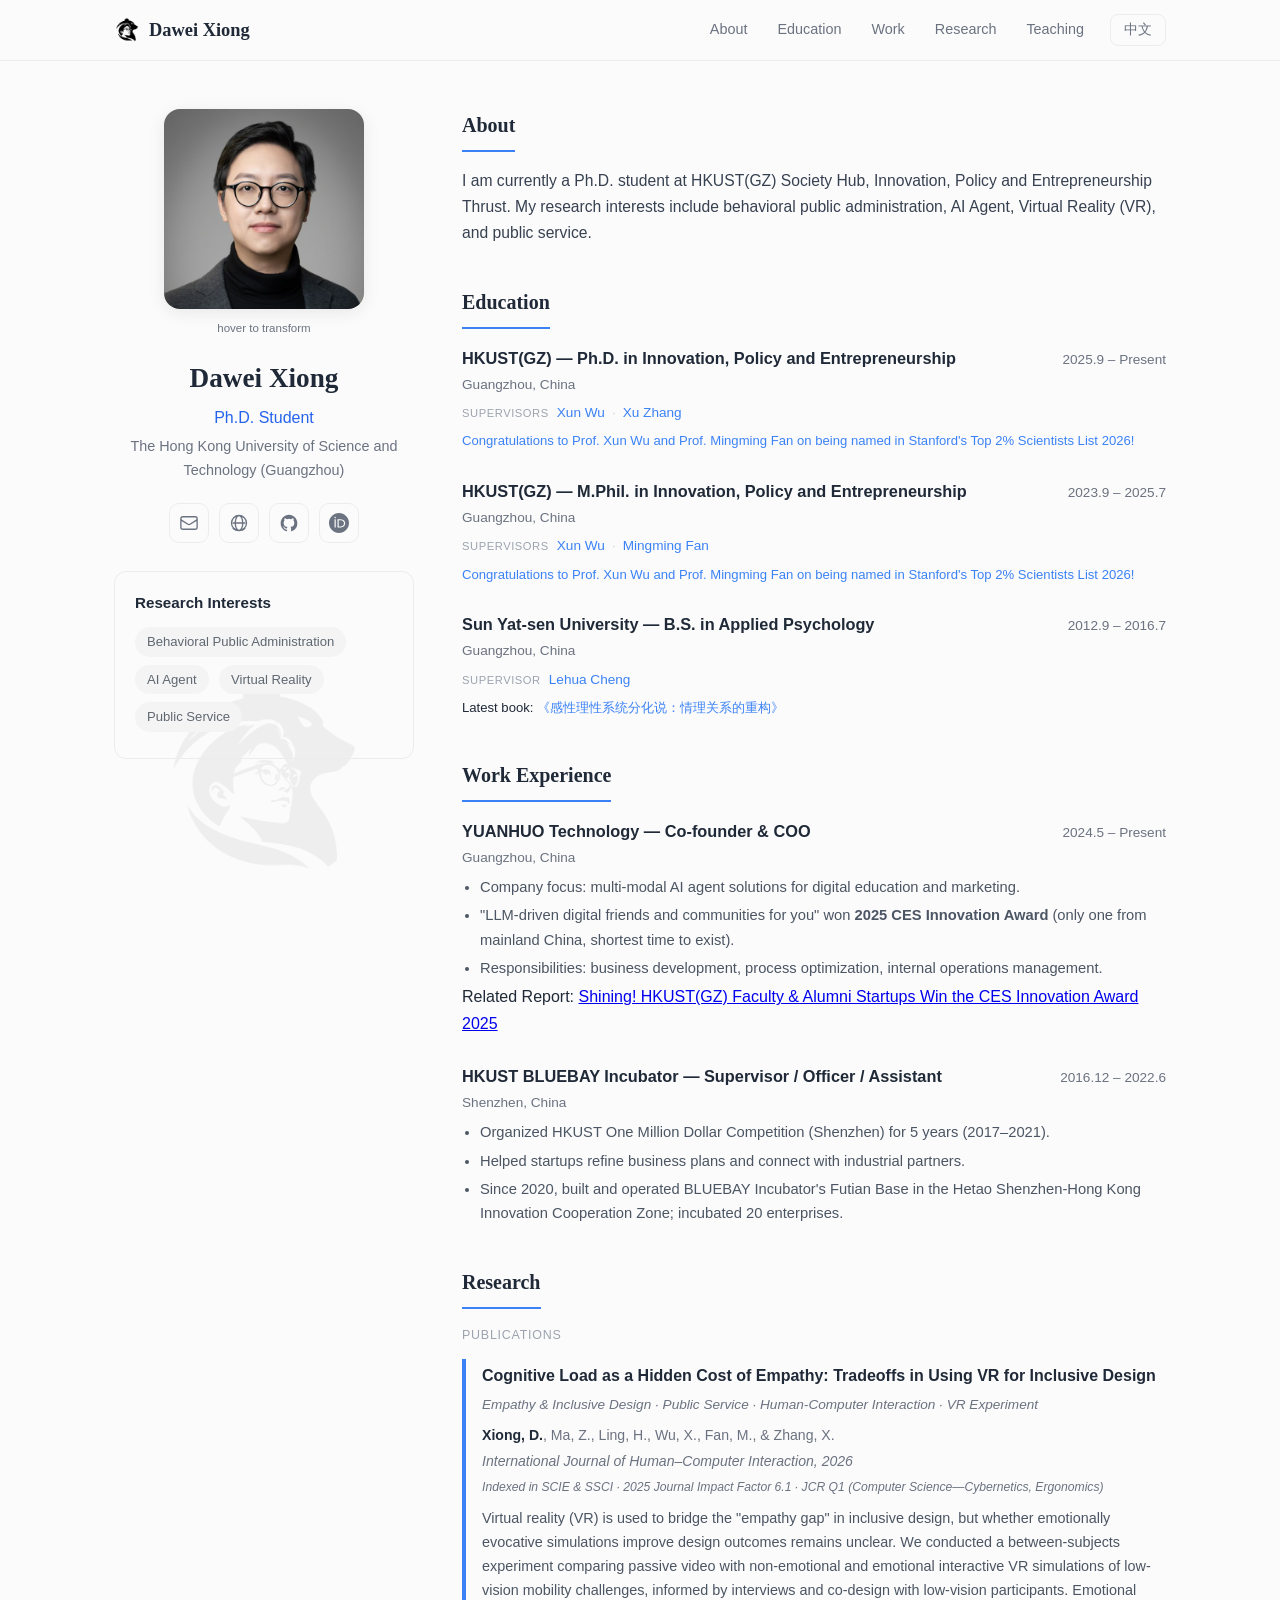
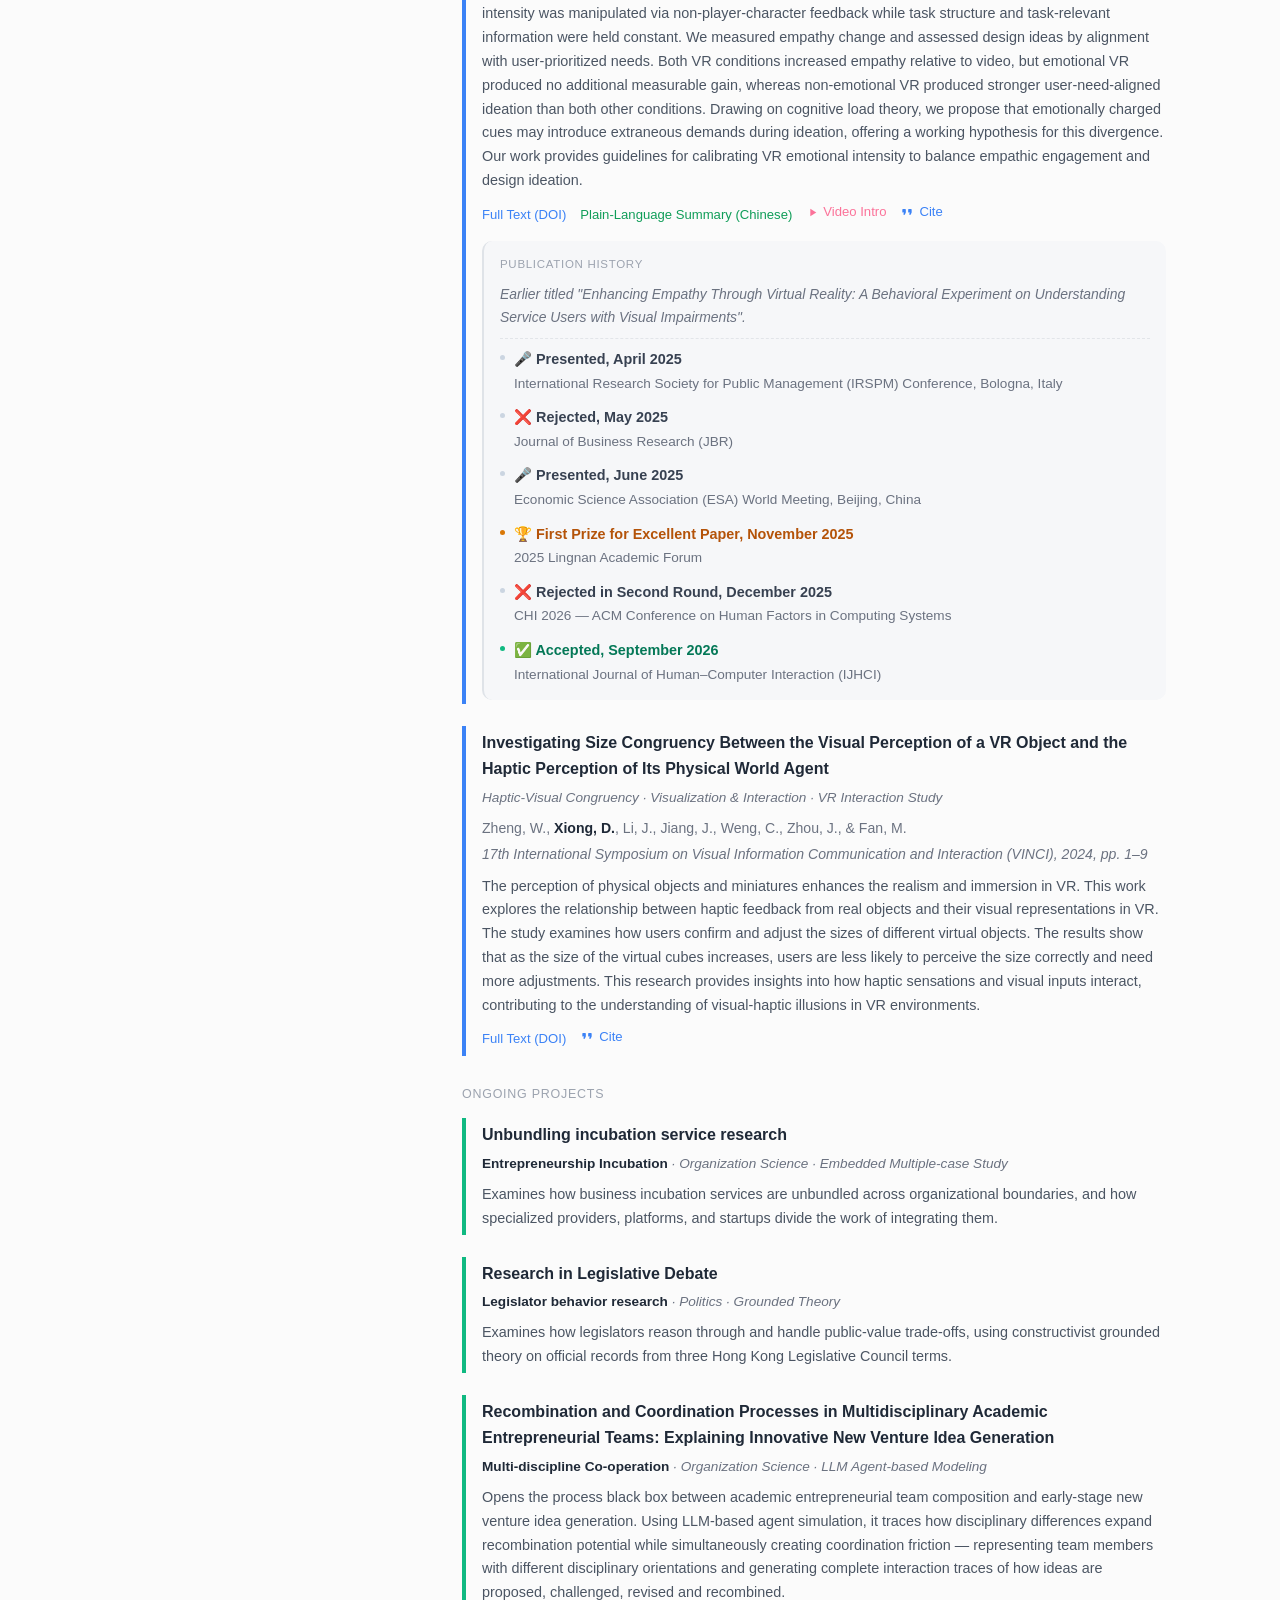
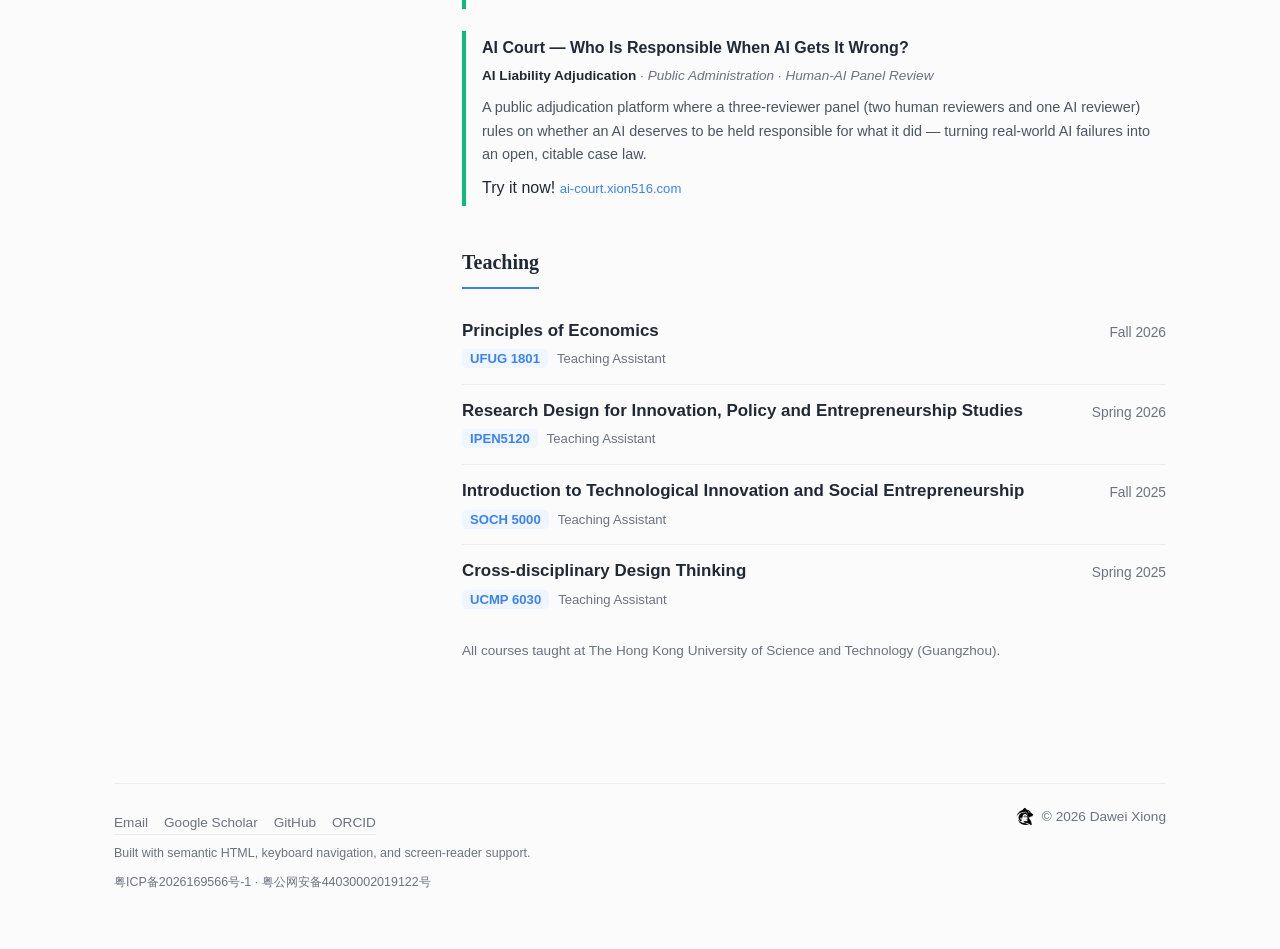
==== commit 6f506f8e: "feat(video): 论文卡片加 B站视频解读跳转链接 - 英文页指向 p=2（英文版 revision_v13_english_new_music），中文页指向 p=1（中文版） - 用跳转而非" ====
--- a/index.html
+++ b/index.html
@@ -169,7 +169,7 @@
                     <p class="venue" data-zh="《国际人机交互杂志》（International Journal of Human–Computer Interaction），2026">International Journal of Human–Computer Interaction, 2026</p>
                     <p class="venue-note" data-zh="被 SCIE 和 SSCI 收录 · 2025 年期刊影响因子 6.1 · JCR Q1（计算机科学—控制论、人体工程学）">Indexed in SCIE &amp; SSCI · 2025 Journal Impact Factor 6.1 · JCR Q1 (Computer Science—Cybernetics, Ergonomics)</p>
                     <p class="abs" data-zh="虚拟现实（VR）被用于弥合包容性设计中的「同理心鸿沟」，但情绪唤起式模拟能否真正改善设计产出仍不明确。我们采用组间实验设计，将被动视频与「非情绪化」「情绪化」两种交互式 VR 模拟（模拟低视力群体的出行障碍场景，并经与低视力参与者的访谈与共同设计校准）进行对比。情绪强度通过非玩家角色（NPC）反馈操纵，同时保持任务结构与任务相关信息不变。我们测量了同理心变化，并按「与用户优先需求的一致性」评估设计想法。两个 VR 组的同理心水平均高于视频组，但情绪化 VR 并未带来额外的可测量提升；相反，非情绪化 VR 产生的设计想法与用户真实需求的契合度高于其余两组。基于认知负荷理论，我们提出情绪化线索可能在构思阶段引入额外认知负担，为这一差异提供了一个可检验的工作假设。本研究为校准 VR 情绪强度以平衡共情投入与设计构思提供了指南。">Virtual reality (VR) is used to bridge the "empathy gap" in inclusive design, but whether emotionally evocative simulations improve design outcomes remains unclear. We conducted a between-subjects experiment comparing passive video with non-emotional and emotional interactive VR simulations of low-vision mobility challenges, informed by interviews and co-design with low-vision participants. Emotional intensity was manipulated via non-player-character feedback while task structure and task-relevant information were held constant. We measured empathy change and assessed design ideas by alignment with user-prioritized needs. Both VR conditions increased empathy relative to video, but emotional VR produced no additional measurable gain, whereas non-emotional VR produced stronger user-need-aligned ideation than both other conditions. Drawing on cognitive load theory, we propose that emotionally charged cues may introduce extraneous demands during ideation, offering a working hypothesis for this divergence. Our work provides guidelines for calibrating VR emotional intensity to balance empathic engagement and design ideation.</p>
-                    <p class="links"><a href="https://doi.org/10.1080/10447318.2026.2730903" target="_blank" rel="noopener" data-zh="原文全文（DOI）">Full Text (DOI)</a><a class="wx" href="https://mp.weixin.qq.com/s/4Z9jU7JK0dcvr9cvZhAqaQ" target="_blank" rel="noopener" title="Same research, easier read" data-zh="科普向解读">Plain-Language Summary (Chinese)</a><button class="cite-btn" type="button" data-pub="p1" aria-haspopup="dialog"><svg viewBox="0 0 24 24" fill="currentColor" aria-hidden="true"><path d="M7.17 17c.51 0 .98-.29 1.2-.74l1.42-2.84c.14-.28.21-.58.21-.89V8c0-.55-.45-1-1-1H5c-.55 0-1 .45-1 1v4c0 .55.45 1 1 1h2l-1.03 2.06c-.45.9.2 1.94 1.2 1.94zm10 0c.51 0 .98-.29 1.2-.74l1.42-2.84c.14-.28.21-.58.21-.89V8c0-.55-.45-1-1-1h-4c-.55 0-1 .45-1 1v4c0 .55.45 1 1 1h2l-1.03 2.06c-.45.9.2 1.94 1.2 1.94z"/></svg><span data-zh="引用">Cite</span></button></p>
+                    <p class="links"><a href="https://doi.org/10.1080/10447318.2026.2730903" target="_blank" rel="noopener" data-zh="原文全文（DOI）">Full Text (DOI)</a><a class="wx" href="https://mp.weixin.qq.com/s/4Z9jU7JK0dcvr9cvZhAqaQ" target="_blank" rel="noopener" title="Same research, easier read" data-zh="科普向解读">Plain-Language Summary (Chinese)</a><a class="bili" href="https://www.bilibili.com/video/BV1sssY6aEJs/?p=2" target="_blank" rel="noopener" title="Watch on Bilibili"><svg viewBox="0 0 24 24" fill="currentColor" aria-hidden="true"><path d="M8 5.14v13.72L19 12 8 5.14z"/></svg><span data-zh="视频解读">Video Intro</span></a><button class="cite-btn" type="button" data-pub="p1" aria-haspopup="dialog"><svg viewBox="0 0 24 24" fill="currentColor" aria-hidden="true"><path d="M7.17 17c.51 0 .98-.29 1.2-.74l1.42-2.84c.14-.28.21-.58.21-.89V8c0-.55-.45-1-1-1H5c-.55 0-1 .45-1 1v4c0 .55.45 1 1 1h2l-1.03 2.06c-.45.9.2 1.94 1.2 1.94zm10 0c.51 0 .98-.29 1.2-.74l1.42-2.84c.14-.28.21-.58.21-.89V8c0-.55-.45-1-1-1h-4c-.55 0-1 .45-1 1v4c0 .55.45 1 1 1h2l-1.03 2.06c-.45.9.2 1.94 1.2 1.94z"/></svg><span data-zh="引用">Cite</span></button></p>
 
                     <div class="pub-history">
                         <p class="ph-label" data-zh="发表历程">Publication History</p>
--- a/site.css
+++ b/site.css
@@ -166,6 +166,11 @@
         .pub-card .links a:hover { text-decoration: underline; }
         .pub-card .links a.wx { color: #0f9d58; }
         .pub-card .links a.wx:hover { color: #0b7c46; }
+        .pub-card .links a.bili {
+            color: #fb7299; display: inline-flex; align-items: center; gap: 4px;
+        }
+        .pub-card .links a.bili:hover { color: #e5608d; }
+        .pub-card .links a.bili svg { width: 13px; height: 13px; }
 
         /* 履历嵌套块 */
         .pub-history {
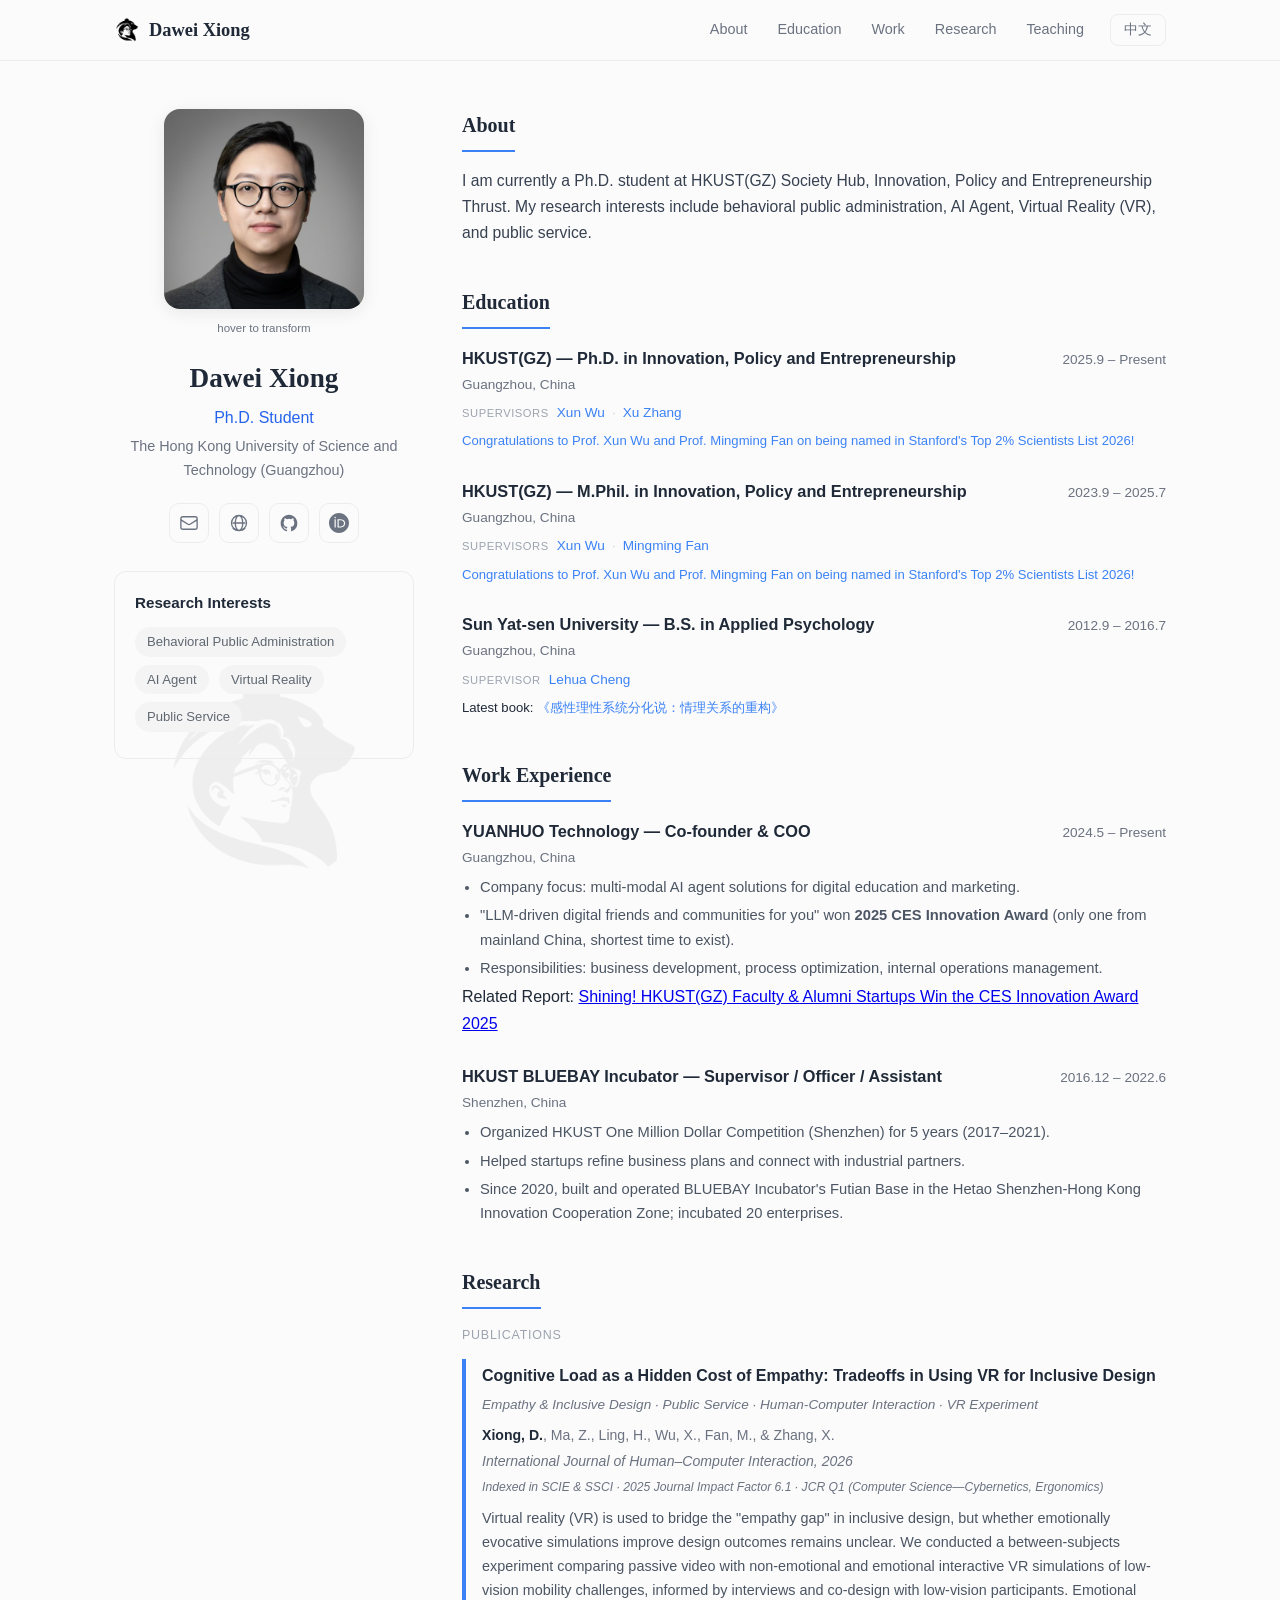
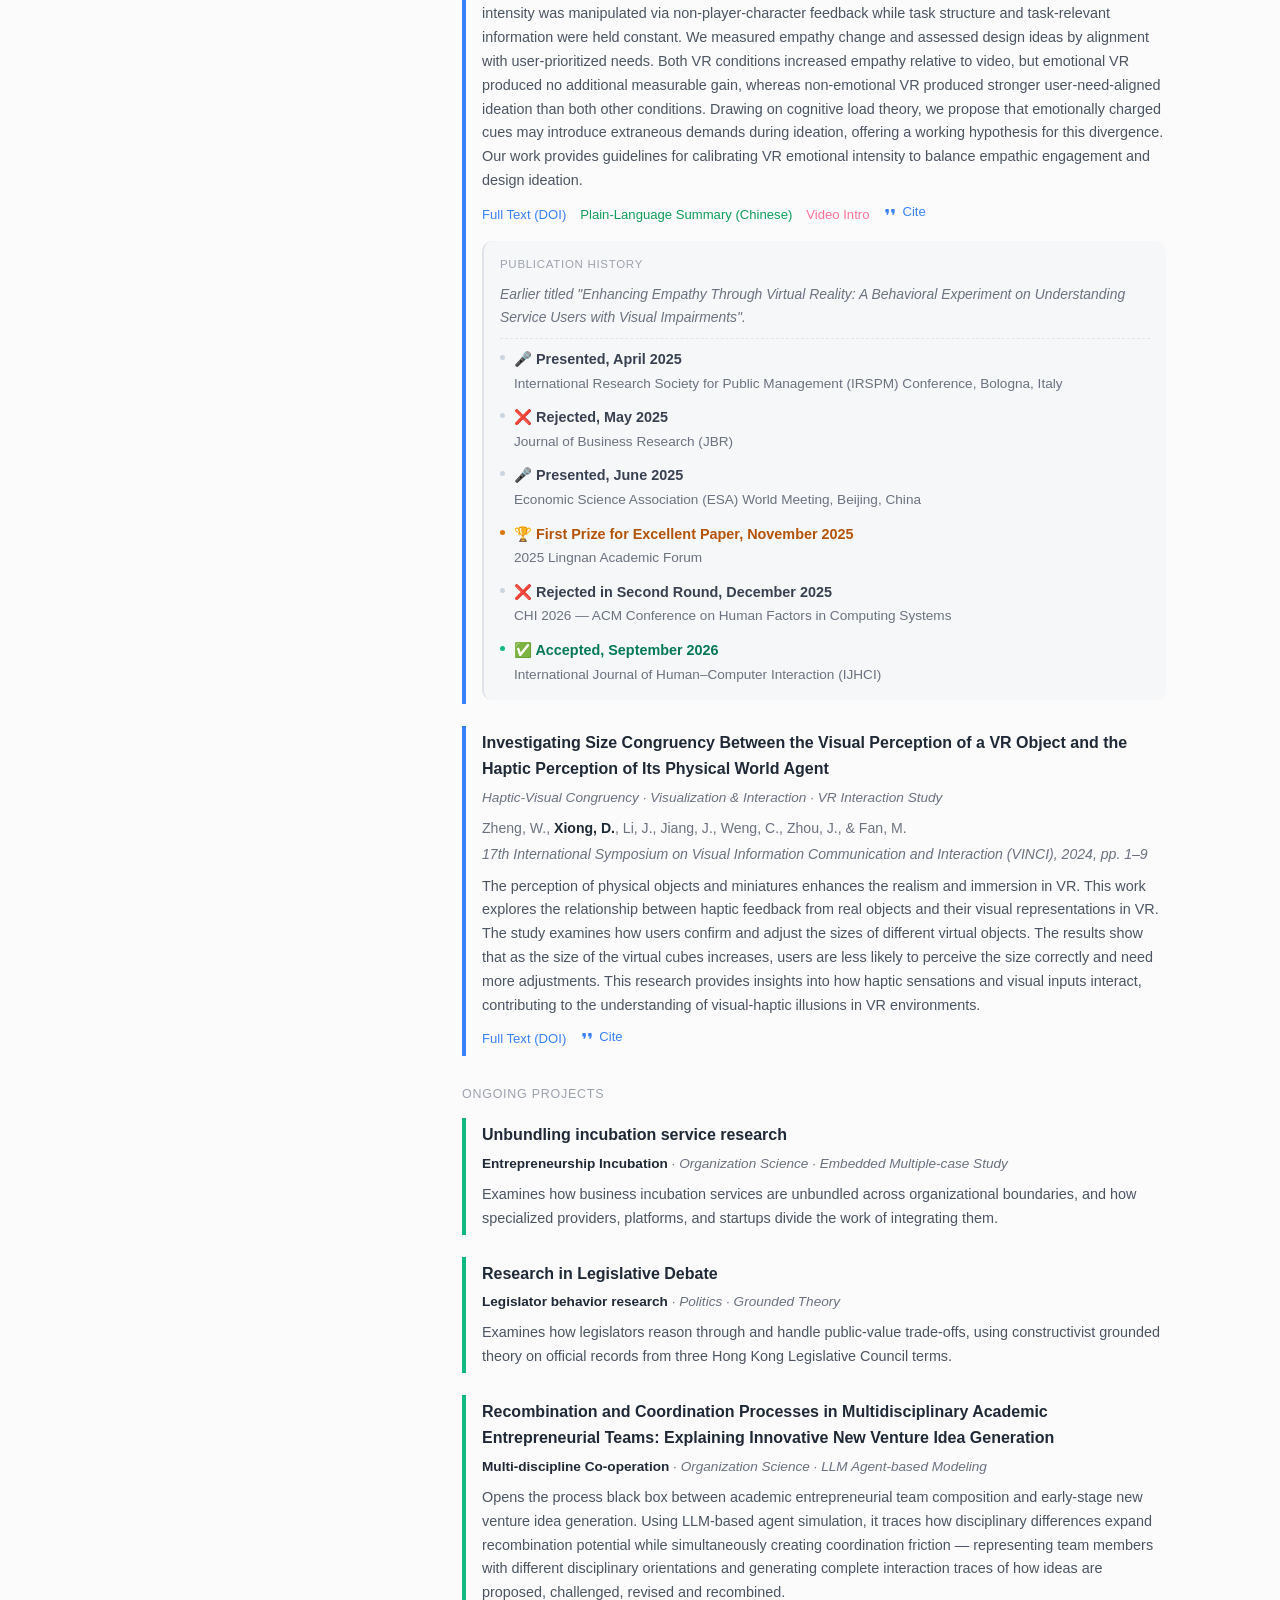
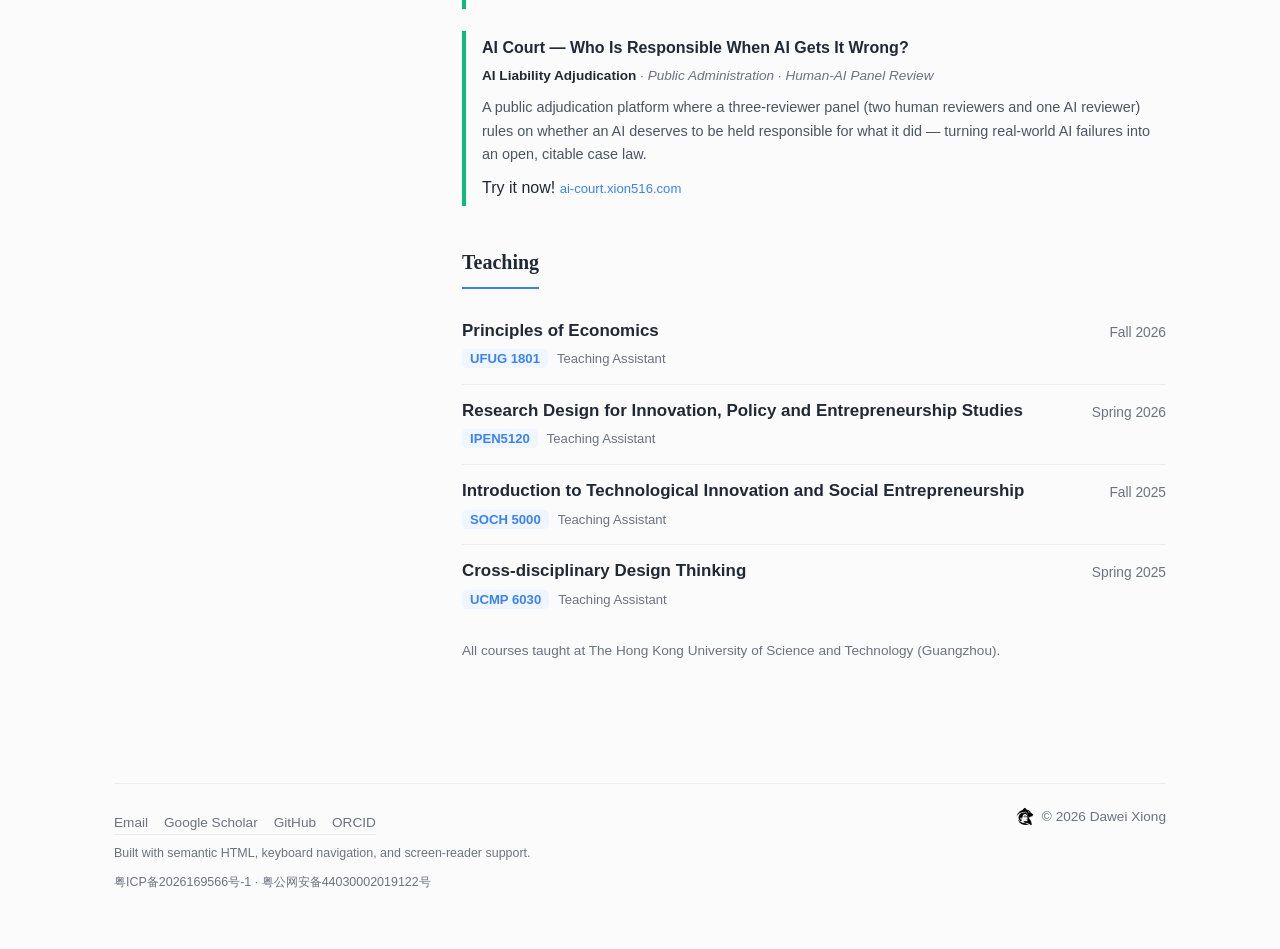
==== commit db70dc74: "fix(video): 移除 B站视频链接的播放三角图标 三角图标相对细体文字过大且重，改回纯文字链接，与同排 DOI/微信链接 同一视觉重量。同步去掉 inline-flex 与 svg 尺寸规则。" ====
--- a/index.html
+++ b/index.html
@@ -169,7 +169,7 @@
                     <p class="venue" data-zh="《国际人机交互杂志》（International Journal of Human–Computer Interaction），2026">International Journal of Human–Computer Interaction, 2026</p>
                     <p class="venue-note" data-zh="被 SCIE 和 SSCI 收录 · 2025 年期刊影响因子 6.1 · JCR Q1（计算机科学—控制论、人体工程学）">Indexed in SCIE &amp; SSCI · 2025 Journal Impact Factor 6.1 · JCR Q1 (Computer Science—Cybernetics, Ergonomics)</p>
                     <p class="abs" data-zh="虚拟现实（VR）被用于弥合包容性设计中的「同理心鸿沟」，但情绪唤起式模拟能否真正改善设计产出仍不明确。我们采用组间实验设计，将被动视频与「非情绪化」「情绪化」两种交互式 VR 模拟（模拟低视力群体的出行障碍场景，并经与低视力参与者的访谈与共同设计校准）进行对比。情绪强度通过非玩家角色（NPC）反馈操纵，同时保持任务结构与任务相关信息不变。我们测量了同理心变化，并按「与用户优先需求的一致性」评估设计想法。两个 VR 组的同理心水平均高于视频组，但情绪化 VR 并未带来额外的可测量提升；相反，非情绪化 VR 产生的设计想法与用户真实需求的契合度高于其余两组。基于认知负荷理论，我们提出情绪化线索可能在构思阶段引入额外认知负担，为这一差异提供了一个可检验的工作假设。本研究为校准 VR 情绪强度以平衡共情投入与设计构思提供了指南。">Virtual reality (VR) is used to bridge the "empathy gap" in inclusive design, but whether emotionally evocative simulations improve design outcomes remains unclear. We conducted a between-subjects experiment comparing passive video with non-emotional and emotional interactive VR simulations of low-vision mobility challenges, informed by interviews and co-design with low-vision participants. Emotional intensity was manipulated via non-player-character feedback while task structure and task-relevant information were held constant. We measured empathy change and assessed design ideas by alignment with user-prioritized needs. Both VR conditions increased empathy relative to video, but emotional VR produced no additional measurable gain, whereas non-emotional VR produced stronger user-need-aligned ideation than both other conditions. Drawing on cognitive load theory, we propose that emotionally charged cues may introduce extraneous demands during ideation, offering a working hypothesis for this divergence. Our work provides guidelines for calibrating VR emotional intensity to balance empathic engagement and design ideation.</p>
-                    <p class="links"><a href="https://doi.org/10.1080/10447318.2026.2730903" target="_blank" rel="noopener" data-zh="原文全文（DOI）">Full Text (DOI)</a><a class="wx" href="https://mp.weixin.qq.com/s/4Z9jU7JK0dcvr9cvZhAqaQ" target="_blank" rel="noopener" title="Same research, easier read" data-zh="科普向解读">Plain-Language Summary (Chinese)</a><a class="bili" href="https://www.bilibili.com/video/BV1sssY6aEJs/?p=2" target="_blank" rel="noopener" title="Watch on Bilibili"><svg viewBox="0 0 24 24" fill="currentColor" aria-hidden="true"><path d="M8 5.14v13.72L19 12 8 5.14z"/></svg><span data-zh="视频解读">Video Intro</span></a><button class="cite-btn" type="button" data-pub="p1" aria-haspopup="dialog"><svg viewBox="0 0 24 24" fill="currentColor" aria-hidden="true"><path d="M7.17 17c.51 0 .98-.29 1.2-.74l1.42-2.84c.14-.28.21-.58.21-.89V8c0-.55-.45-1-1-1H5c-.55 0-1 .45-1 1v4c0 .55.45 1 1 1h2l-1.03 2.06c-.45.9.2 1.94 1.2 1.94zm10 0c.51 0 .98-.29 1.2-.74l1.42-2.84c.14-.28.21-.58.21-.89V8c0-.55-.45-1-1-1h-4c-.55 0-1 .45-1 1v4c0 .55.45 1 1 1h2l-1.03 2.06c-.45.9.2 1.94 1.2 1.94z"/></svg><span data-zh="引用">Cite</span></button></p>
+                    <p class="links"><a href="https://doi.org/10.1080/10447318.2026.2730903" target="_blank" rel="noopener" data-zh="原文全文（DOI）">Full Text (DOI)</a><a class="wx" href="https://mp.weixin.qq.com/s/4Z9jU7JK0dcvr9cvZhAqaQ" target="_blank" rel="noopener" title="Same research, easier read" data-zh="科普向解读">Plain-Language Summary (Chinese)</a><a class="bili" href="https://www.bilibili.com/video/BV1sssY6aEJs/?p=2" target="_blank" rel="noopener" title="Watch on Bilibili"><span data-zh="视频解读">Video Intro</span></a><button class="cite-btn" type="button" data-pub="p1" aria-haspopup="dialog"><svg viewBox="0 0 24 24" fill="currentColor" aria-hidden="true"><path d="M7.17 17c.51 0 .98-.29 1.2-.74l1.42-2.84c.14-.28.21-.58.21-.89V8c0-.55-.45-1-1-1H5c-.55 0-1 .45-1 1v4c0 .55.45 1 1 1h2l-1.03 2.06c-.45.9.2 1.94 1.2 1.94zm10 0c.51 0 .98-.29 1.2-.74l1.42-2.84c.14-.28.21-.58.21-.89V8c0-.55-.45-1-1-1h-4c-.55 0-1 .45-1 1v4c0 .55.45 1 1 1h2l-1.03 2.06c-.45.9.2 1.94 1.2 1.94z"/></svg><span data-zh="引用">Cite</span></button></p>
 
                     <div class="pub-history">
                         <p class="ph-label" data-zh="发表历程">Publication History</p>
--- a/site.css
+++ b/site.css
@@ -166,11 +166,8 @@
         .pub-card .links a:hover { text-decoration: underline; }
         .pub-card .links a.wx { color: #0f9d58; }
         .pub-card .links a.wx:hover { color: #0b7c46; }
-        .pub-card .links a.bili {
-            color: #fb7299; display: inline-flex; align-items: center; gap: 4px;
-        }
+        .pub-card .links a.bili { color: #fb7299; }
         .pub-card .links a.bili:hover { color: #e5608d; }
-        .pub-card .links a.bili svg { width: 13px; height: 13px; }
 
         /* 履历嵌套块 */
         .pub-history {
